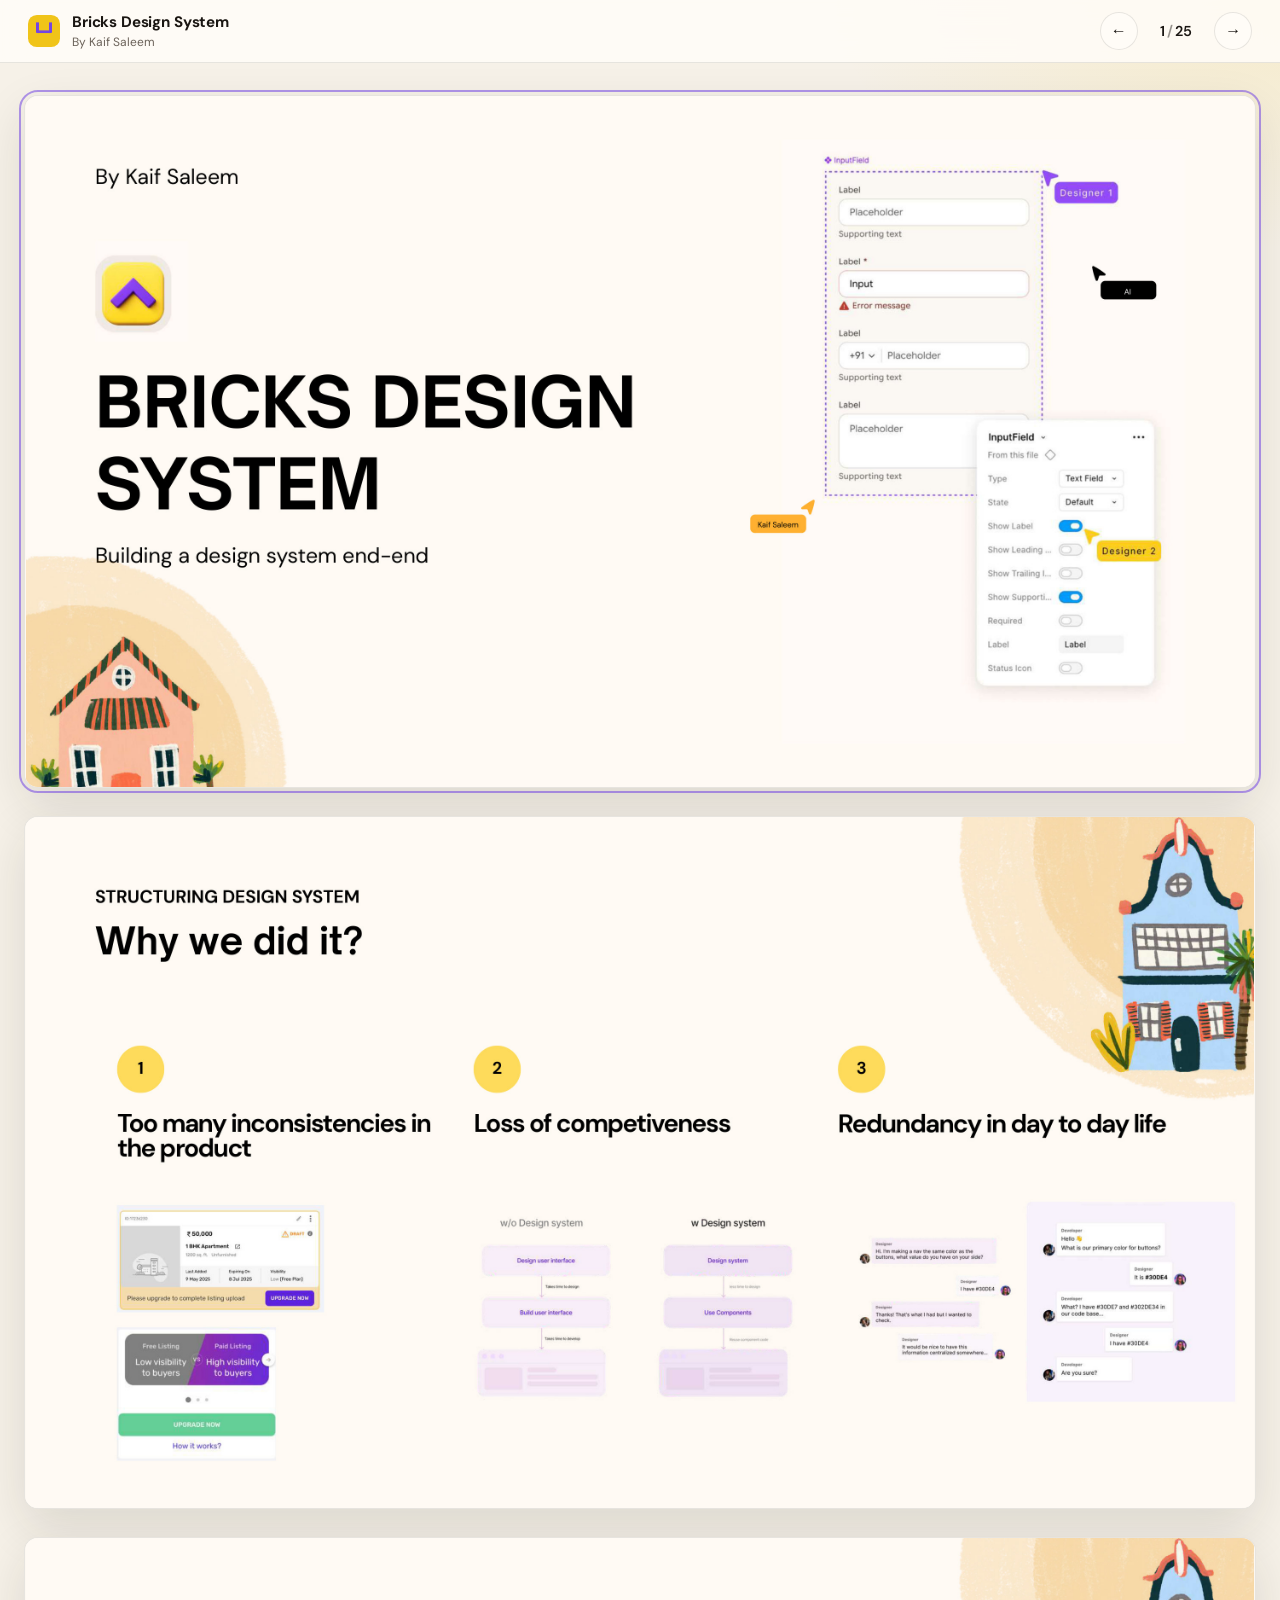
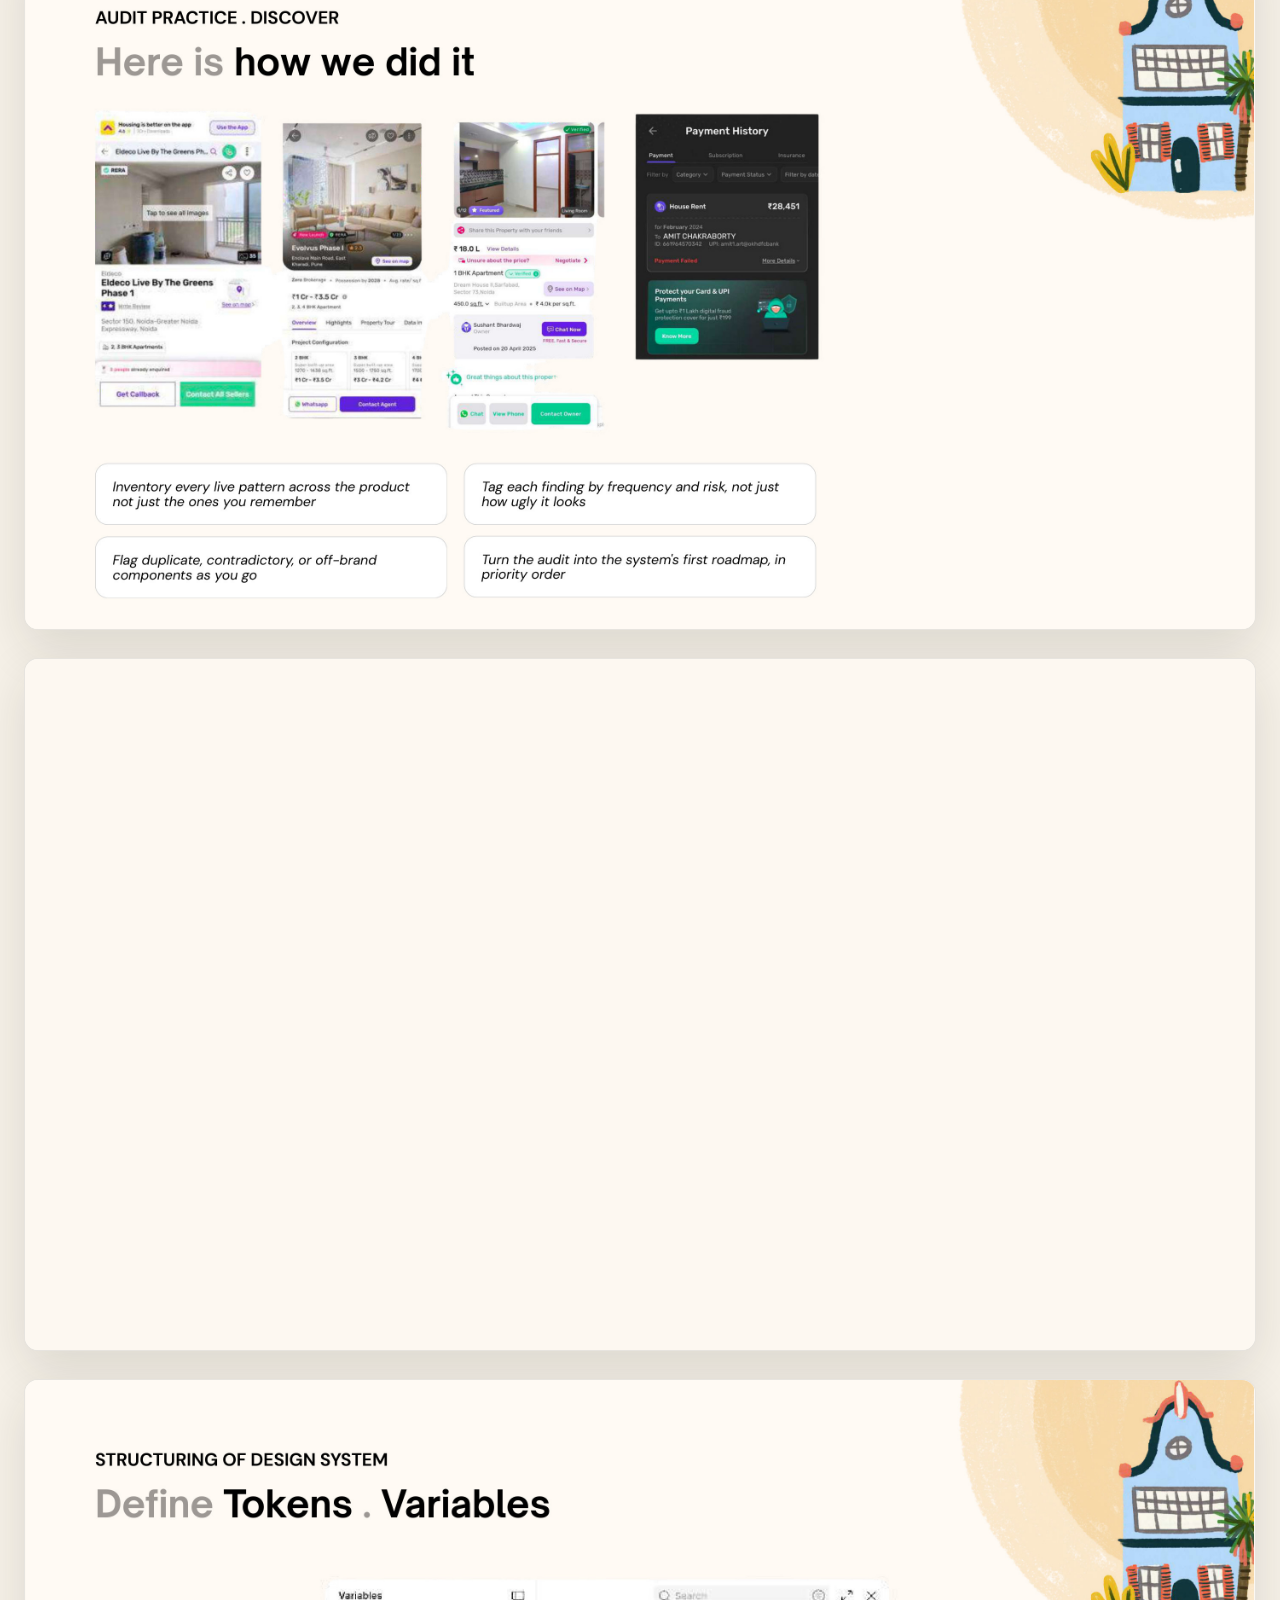
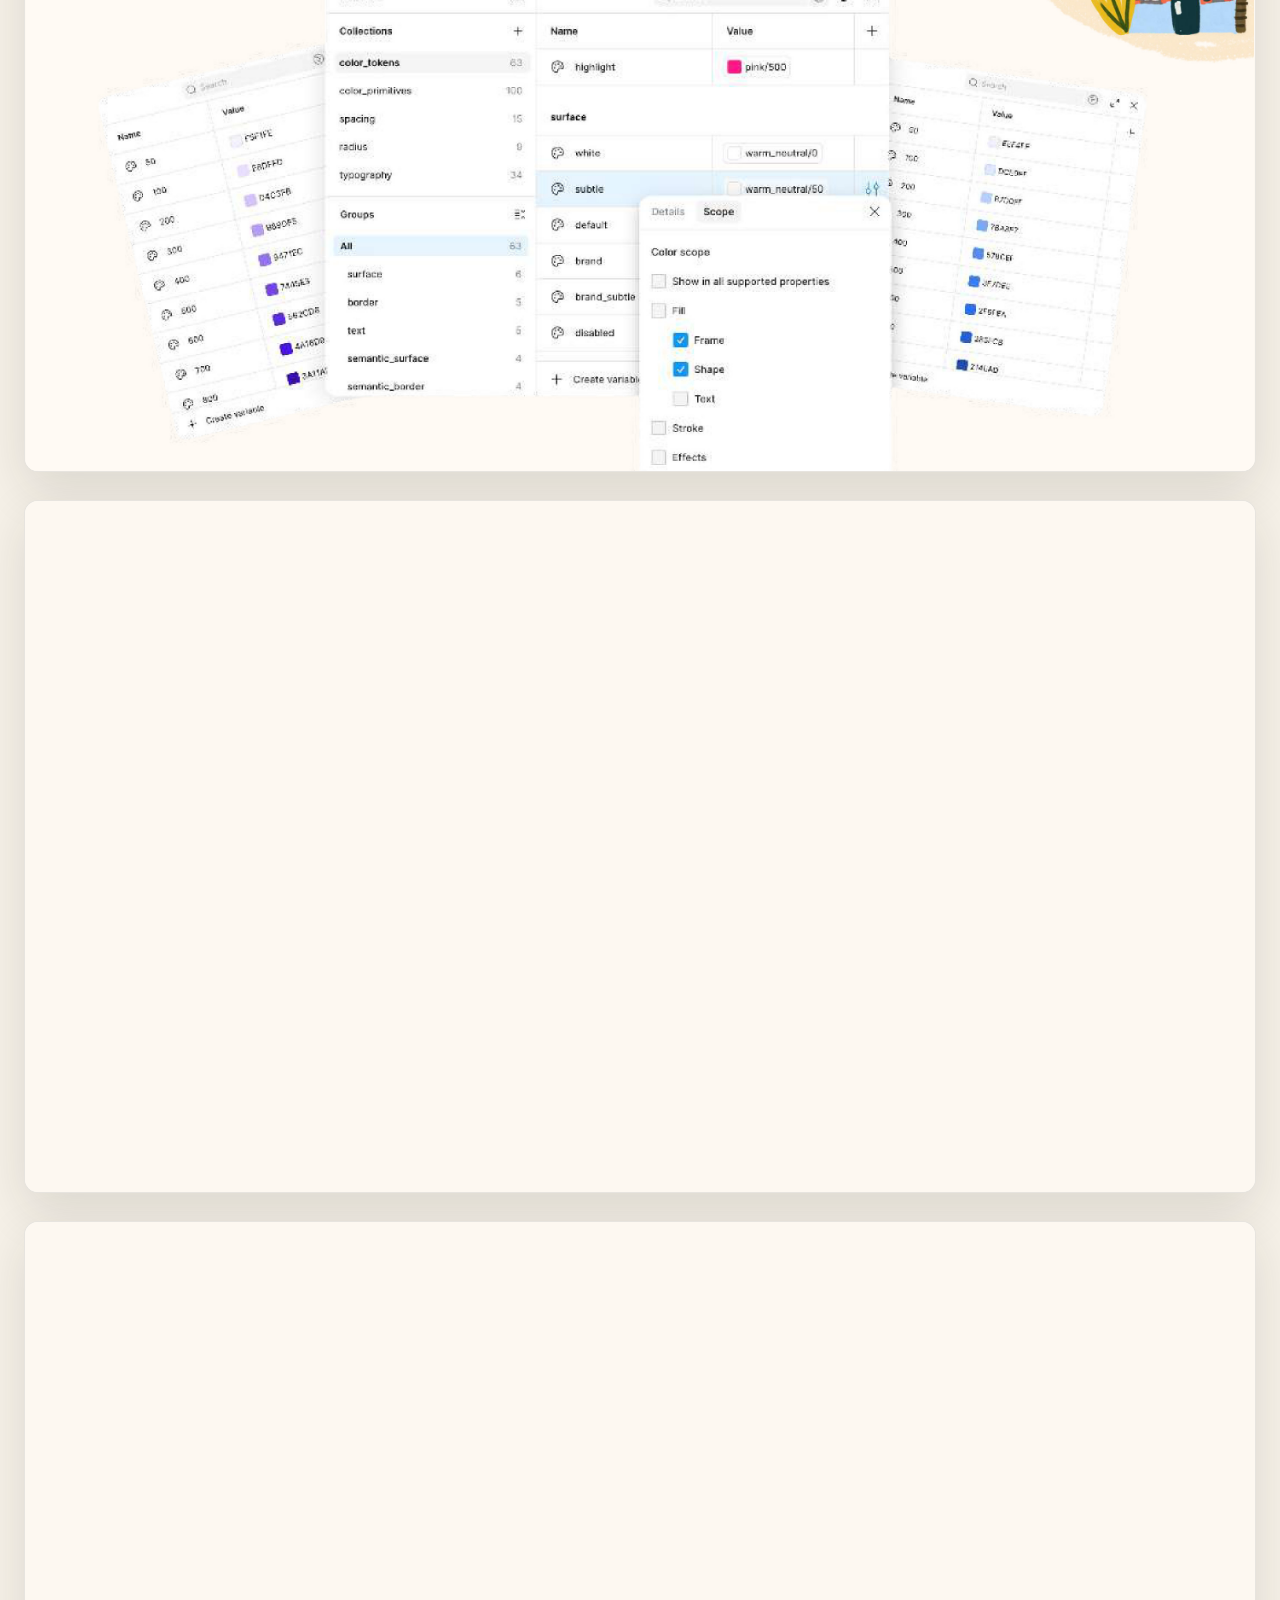
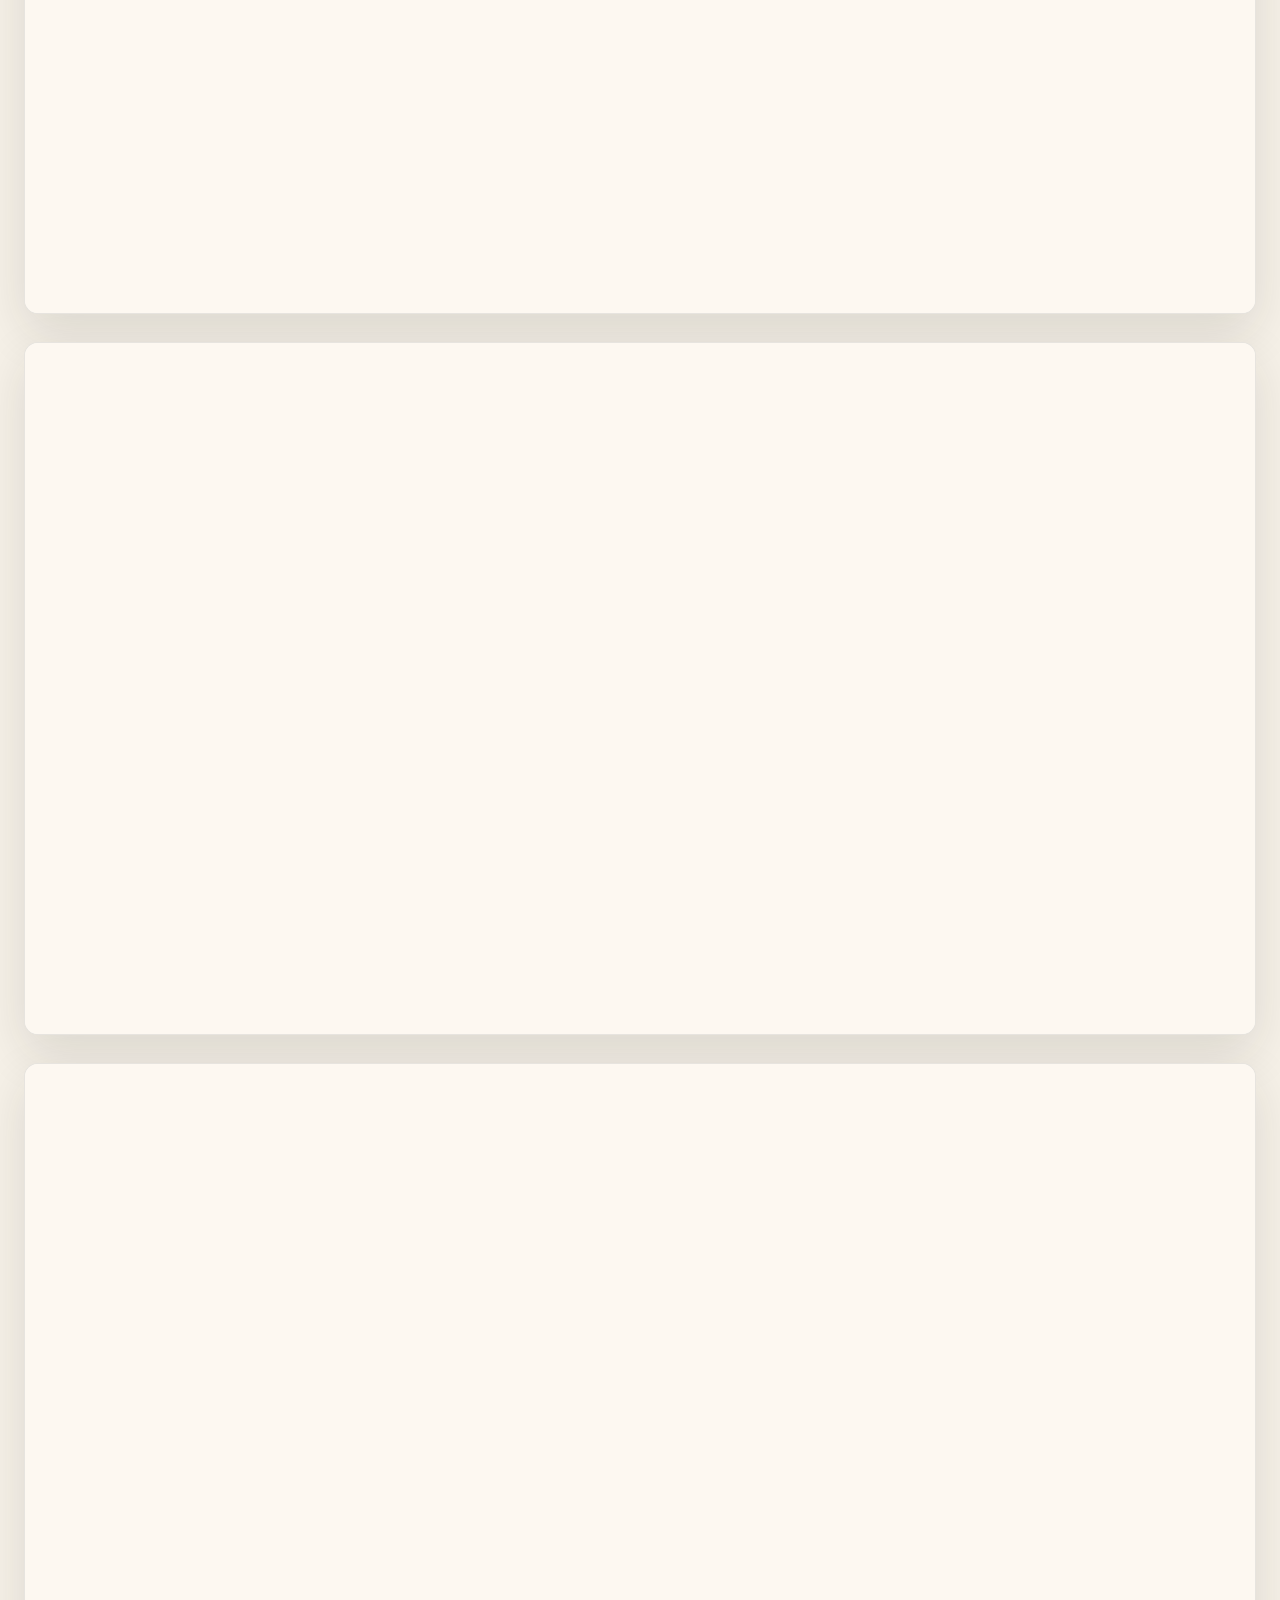
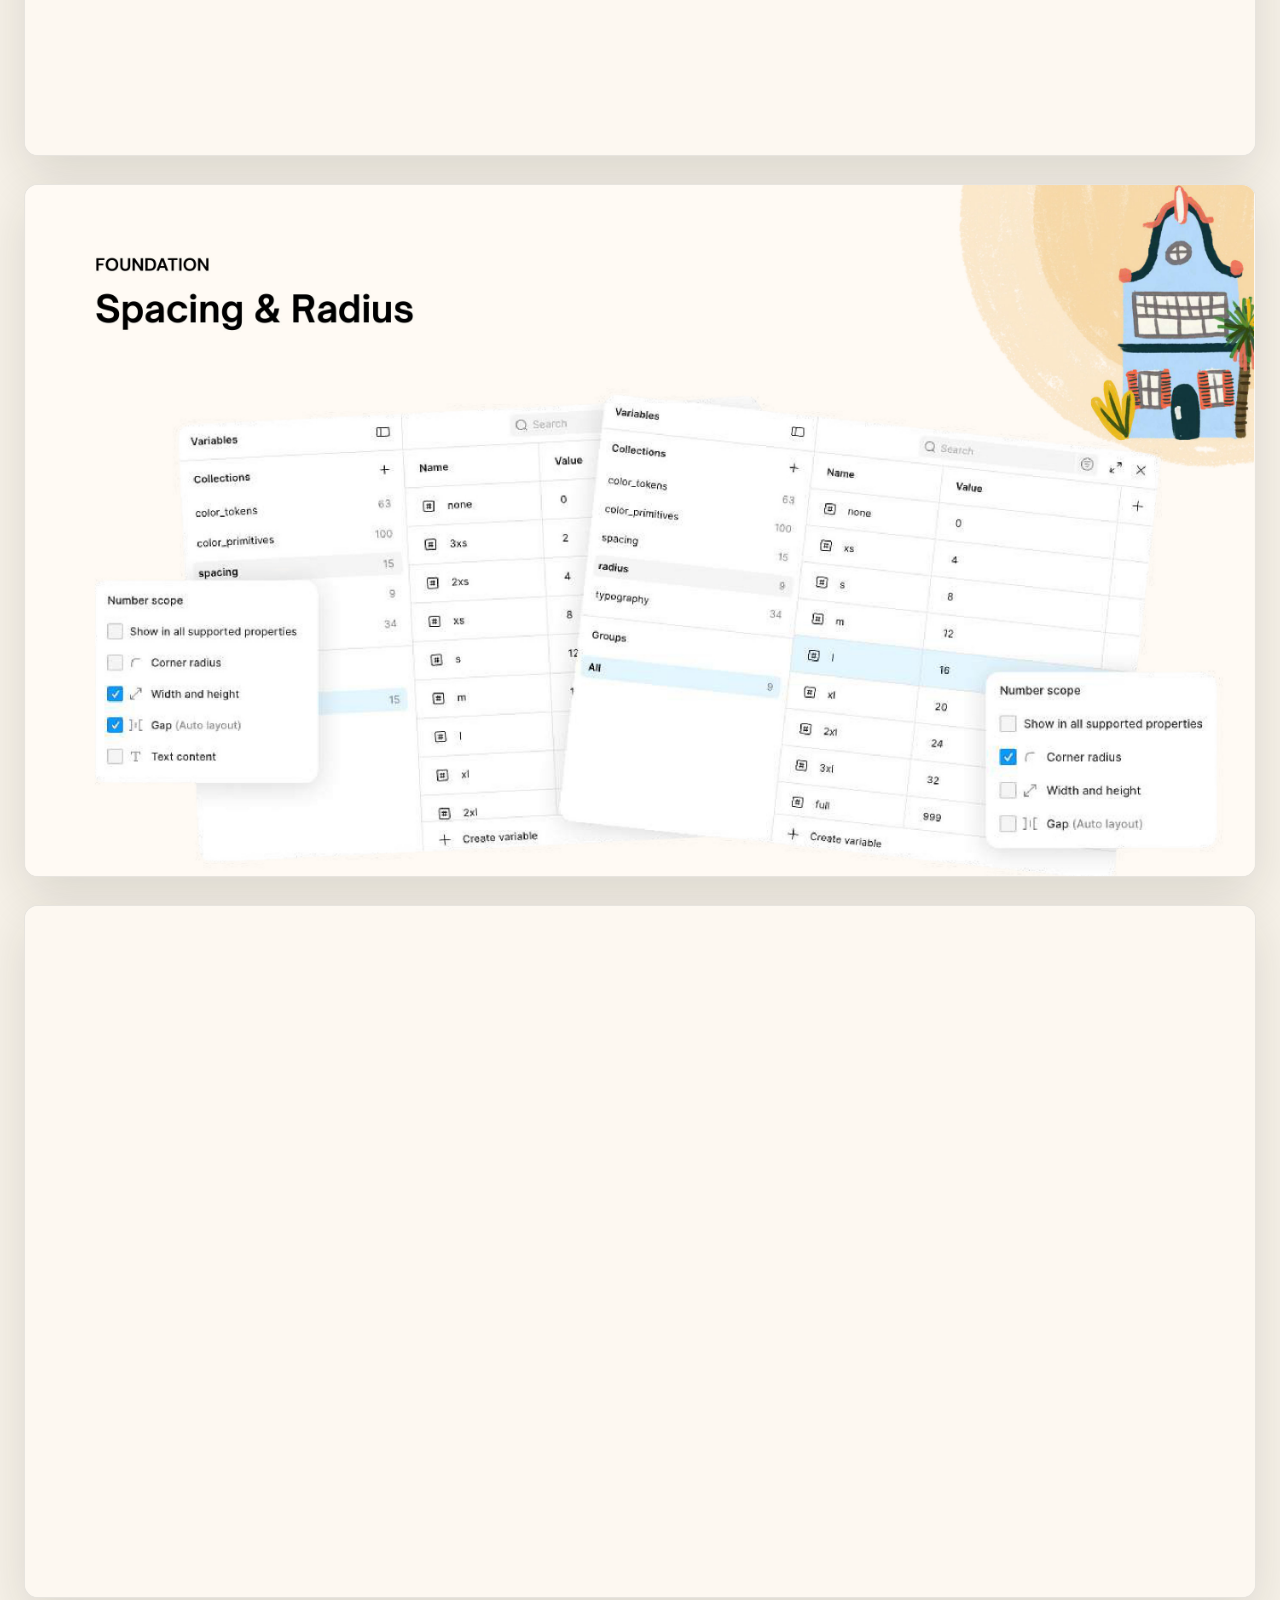
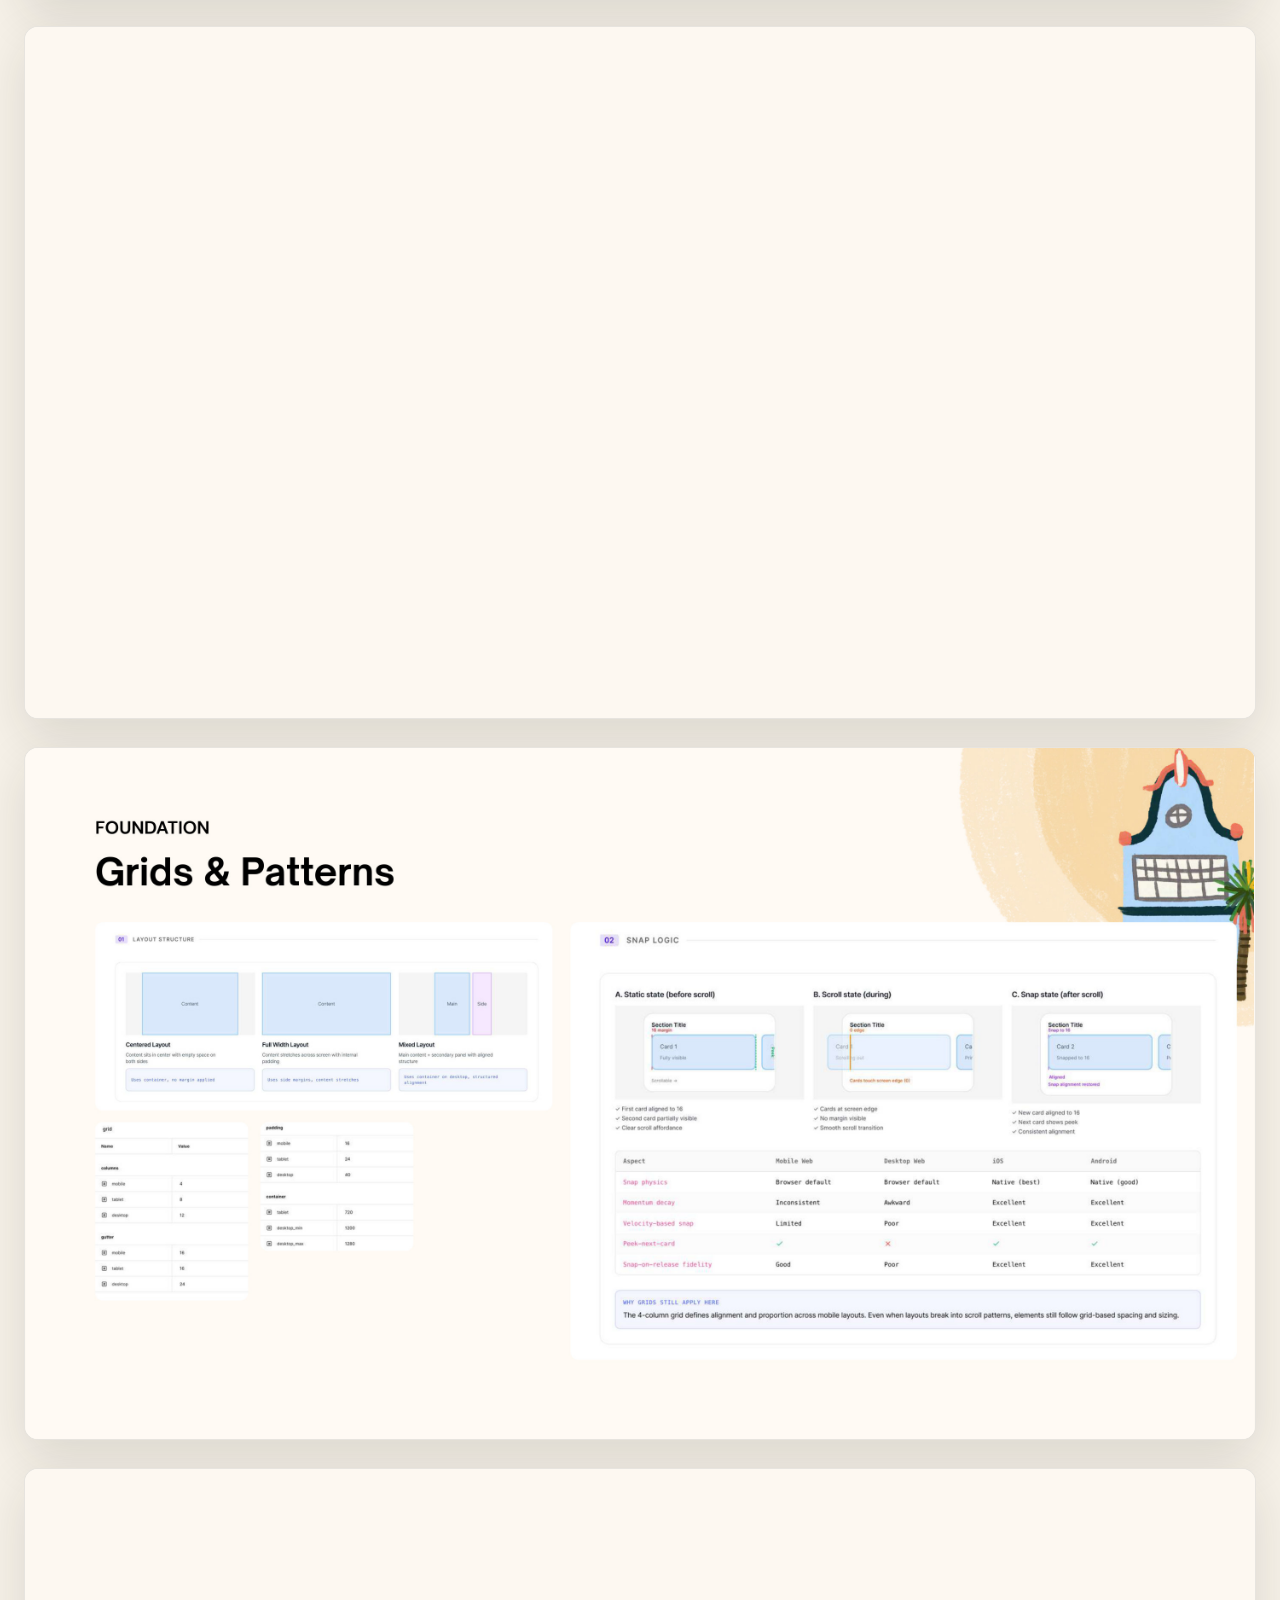
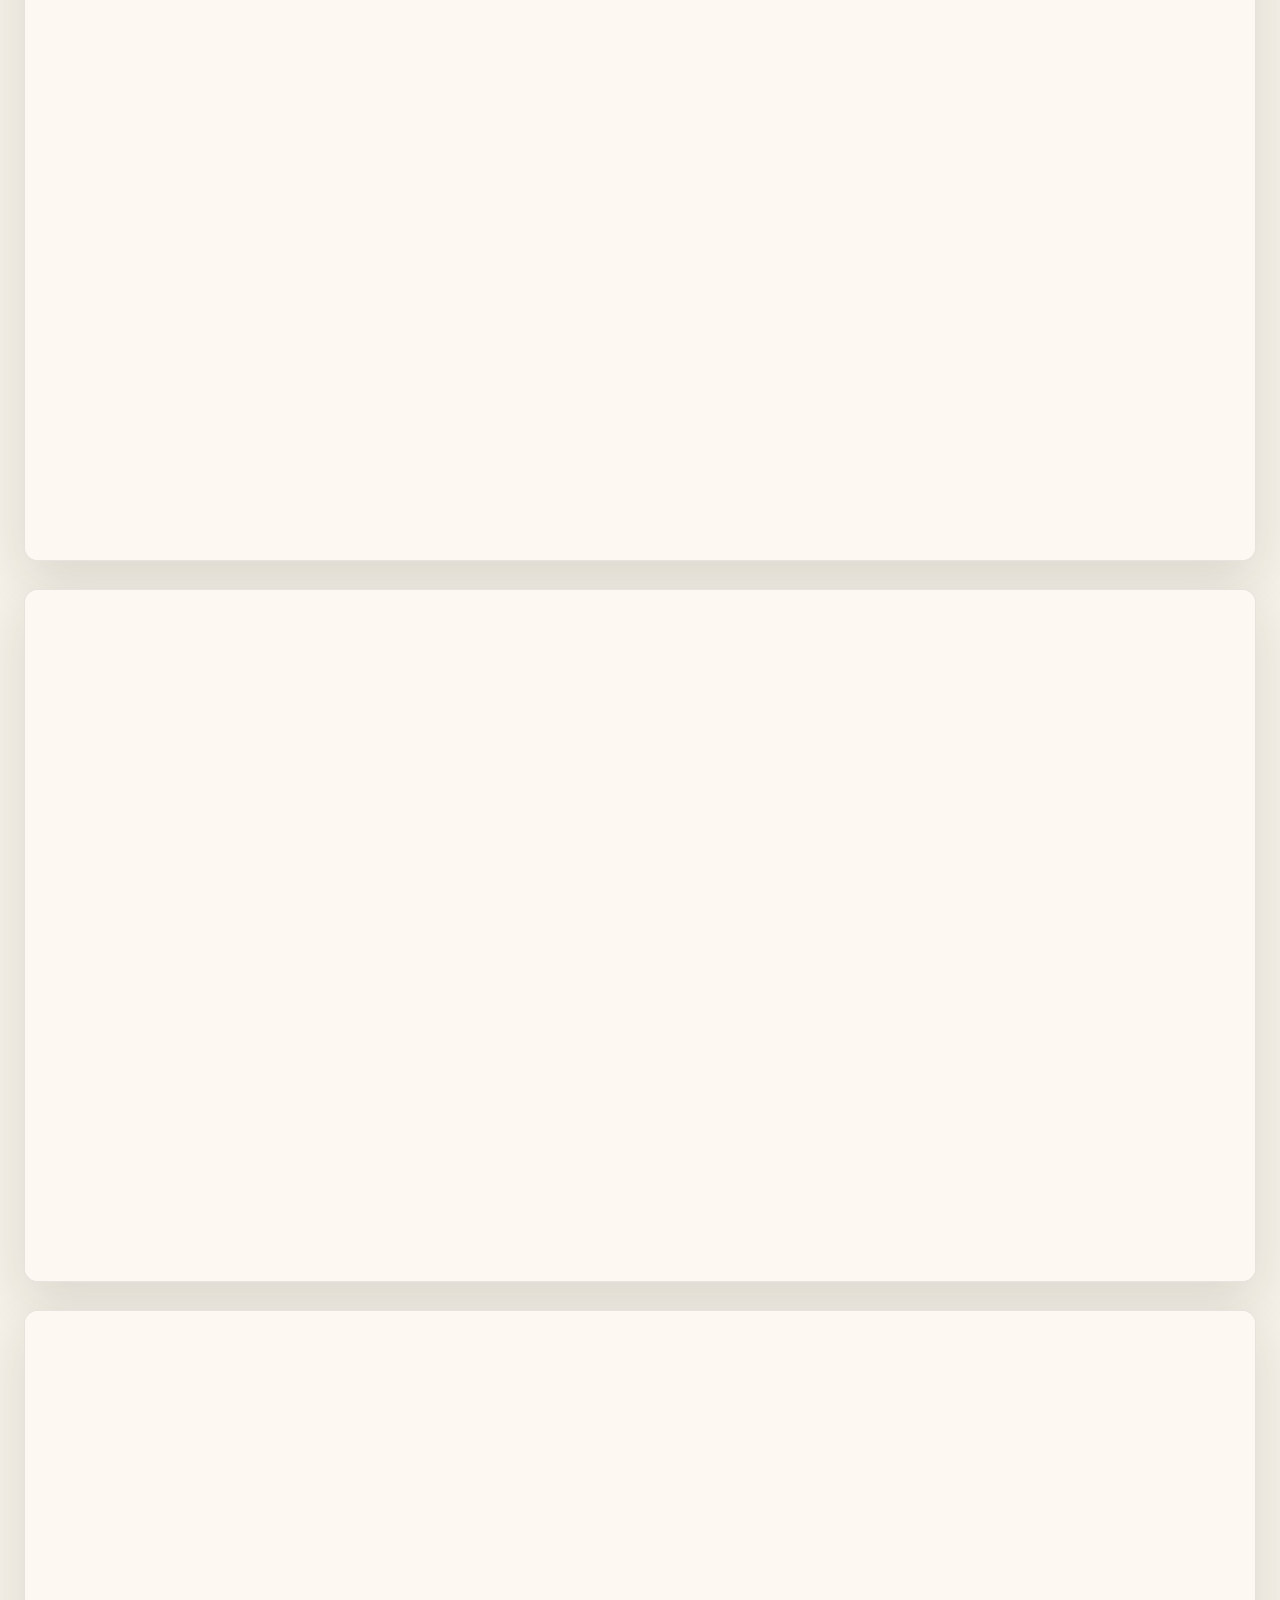
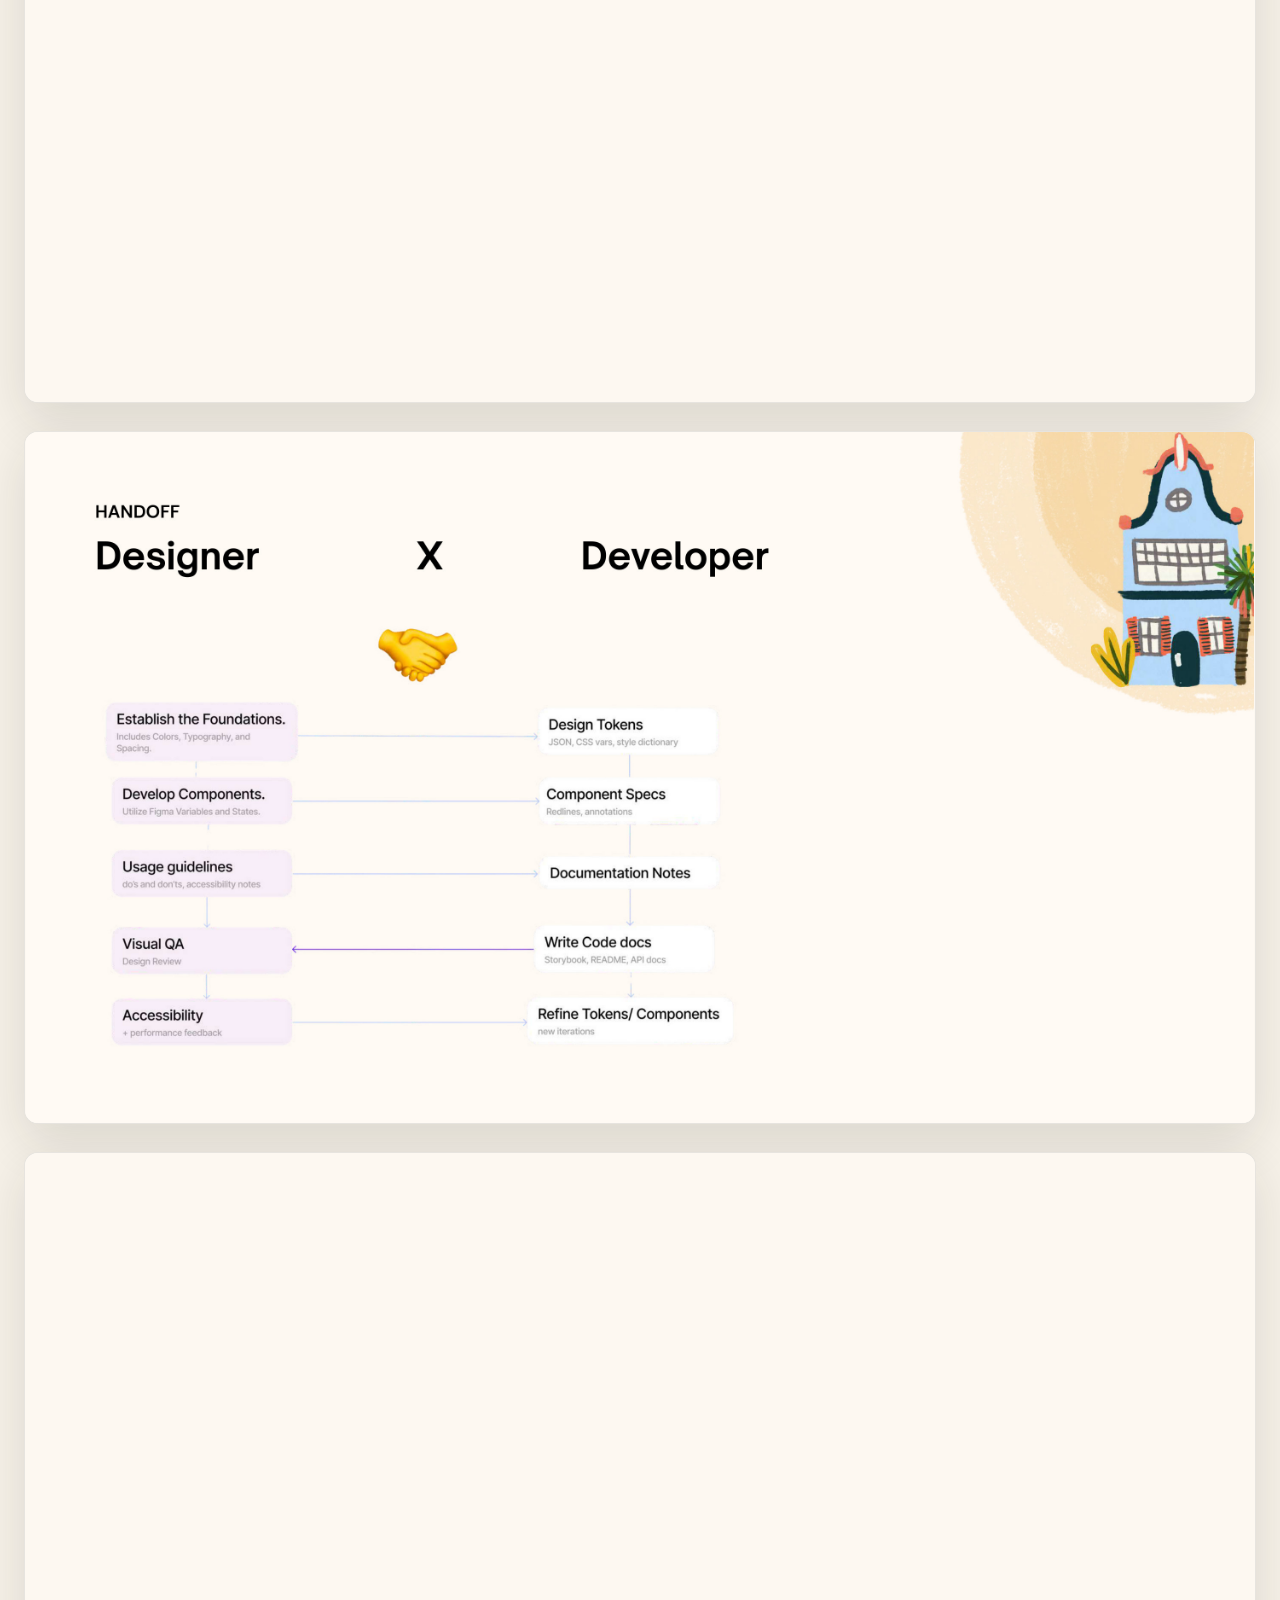
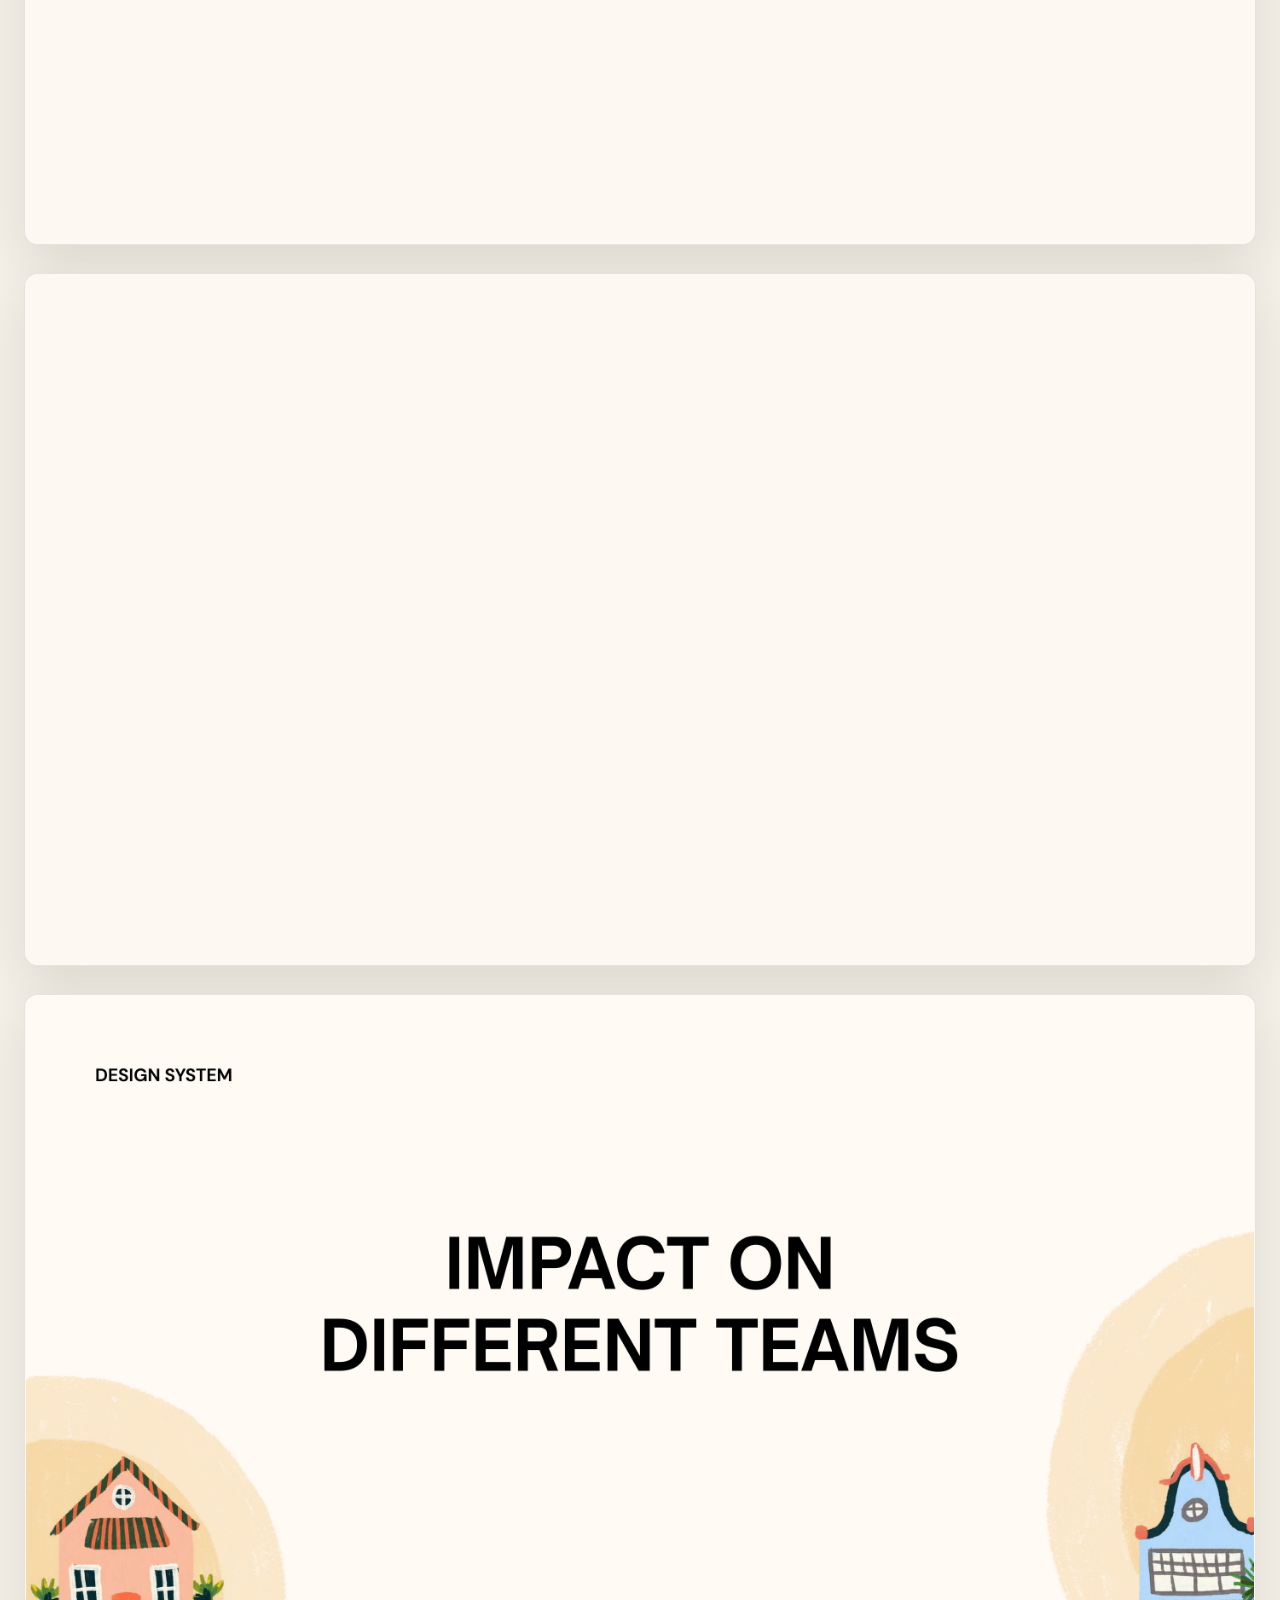
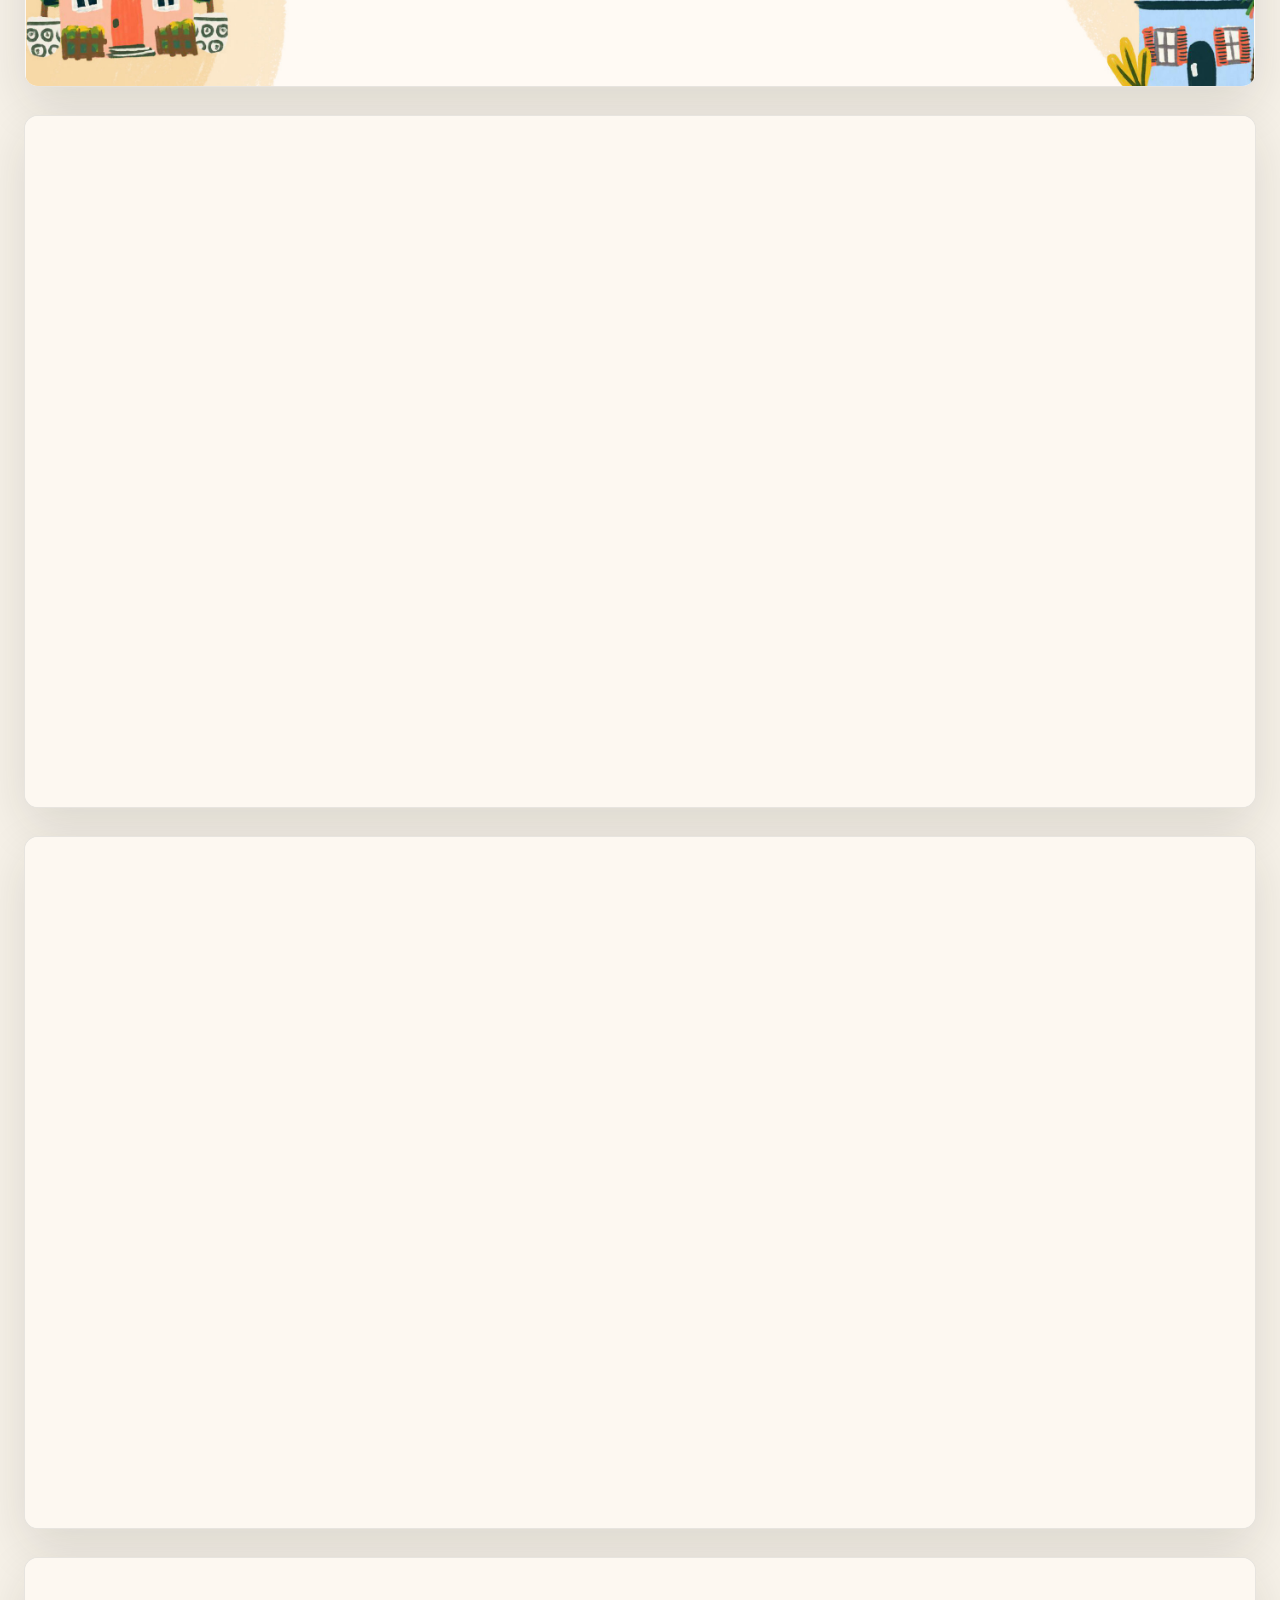
==== index.html @ 4026ea52 "Publish Bricks Design System as a browsable web deck. Serve every slide as a full-page viewer on Git" ====
<!DOCTYPE html>
<html lang="en">
<head>
  <meta charset="UTF-8" />
  <meta name="viewport" content="width=device-width, initial-scale=1" />
  <title>Bricks Design System — Kaif Saleem</title>
  <meta name="description" content="Bricks Design System — building a design system end-to-end by Kaif Saleem" />
  <link rel="preconnect" href="https://fonts.googleapis.com" />
  <link rel="preconnect" href="https://fonts.gstatic.com" crossorigin />
  <link href="https://fonts.googleapis.com/css2?family=DM+Sans:ital,opsz,wght@0,9..40,400;0,9..40,500;0,9..40,600;0,9..40,700;1,9..40,400&display=swap" rel="stylesheet" />
  <link rel="stylesheet" href="styles.css" />
</head>
<body>
  <a class="skip" href="#deck">Skip to slides</a>

  <header class="chrome" aria-label="Presentation controls">
    <div class="chrome__brand">
      <span class="chrome__mark" aria-hidden="true"></span>
      <div>
        <p class="chrome__title">Bricks Design System</p>
        <p class="chrome__by">By Kaif Saleem</p>
      </div>
    </div>
    <div class="chrome__nav">
      <button type="button" class="btn" id="prev" aria-label="Previous slide">←</button>
      <p class="chrome__count" aria-live="polite">
        <span id="current">1</span><span class="chrome__slash">/</span><span id="total">25</span>
      </p>
      <button type="button" class="btn" id="next" aria-label="Next slide">→</button>
    </div>
  </header>

  <main id="deck" class="deck" tabindex="0" aria-label="Bricks Design System slides">
    <!-- slides injected -->
  </main>

  <script src="script.js"></script>
</body>
</html>
---- styles.css ----
:root {
  --bg: #f6f1e8;
  --surface: #fffcf7;
  --ink: #1a1612;
  --muted: #6b635a;
  --line: rgba(26, 22, 18, 0.1);
  --accent: #7445e3;
  --mark: #f0c419;
  --shadow: 0 18px 50px rgba(33, 29, 25, 0.12);
}

*,
*::before,
*::after {
  box-sizing: border-box;
}

html {
  scroll-behavior: smooth;
}

body {
  margin: 0;
  min-height: 100vh;
  font-family: "DM Sans", "Segoe UI", sans-serif;
  color: var(--ink);
  background:
    radial-gradient(1200px 600px at 10% -10%, rgba(116, 69, 227, 0.08), transparent 55%),
    radial-gradient(900px 500px at 100% 0%, rgba(240, 196, 25, 0.14), transparent 50%),
    var(--bg);
}

.skip {
  position: absolute;
  left: -999px;
  top: 0;
  background: var(--ink);
  color: #fff;
  padding: 0.75rem 1rem;
  z-index: 100;
}

.skip:focus {
  left: 1rem;
  top: 1rem;
}

.chrome {
  position: sticky;
  top: 0;
  z-index: 20;
  display: flex;
  align-items: center;
  justify-content: space-between;
  gap: 1rem;
  padding: 0.75rem clamp(1rem, 3vw, 1.75rem);
  background: color-mix(in srgb, var(--surface) 88%, transparent);
  backdrop-filter: blur(14px);
  border-bottom: 1px solid var(--line);
}

.chrome__brand {
  display: flex;
  align-items: center;
  gap: 0.75rem;
  min-width: 0;
}

.chrome__mark {
  width: 2rem;
  height: 2rem;
  border-radius: 0.55rem;
  background: var(--mark);
  flex-shrink: 0;
  position: relative;
}

.chrome__mark::after {
  content: "";
  position: absolute;
  inset: 0.45rem 0.5rem auto;
  height: 0.7rem;
  border-left: 3px solid var(--accent);
  border-right: 3px solid var(--accent);
  border-top: 3px solid var(--accent);
  border-radius: 2px 2px 0 0;
  transform: rotate(180deg);
}

.chrome__title {
  margin: 0;
  font-size: 0.95rem;
  font-weight: 700;
  letter-spacing: -0.01em;
  white-space: nowrap;
  overflow: hidden;
  text-overflow: ellipsis;
}

.chrome__by {
  margin: 0.1rem 0 0;
  font-size: 0.75rem;
  color: var(--muted);
}

.chrome__nav {
  display: flex;
  align-items: center;
  gap: 0.65rem;
}

.chrome__count {
  margin: 0;
  min-width: 3.5rem;
  text-align: center;
  font-variant-numeric: tabular-nums;
  font-weight: 600;
  font-size: 0.9rem;
}

.chrome__slash {
  opacity: 0.45;
  margin: 0 0.15rem;
}

.btn {
  appearance: none;
  border: 1px solid var(--line);
  background: var(--surface);
  color: var(--ink);
  width: 2.35rem;
  height: 2.35rem;
  border-radius: 999px;
  font-size: 1rem;
  line-height: 1;
  cursor: pointer;
  transition: transform 0.15s ease, background 0.15s ease, border-color 0.15s ease;
}

.btn:hover {
  border-color: color-mix(in srgb, var(--accent) 40%, var(--line));
  background: #fff;
}

.btn:active {
  transform: scale(0.96);
}

.btn:disabled {
  opacity: 0.35;
  cursor: not-allowed;
}

.deck {
  outline: none;
  padding: clamp(1rem, 3vw, 2rem) clamp(0.75rem, 2.5vw, 1.5rem) 3rem;
  display: flex;
  flex-direction: column;
  gap: clamp(1rem, 2.5vw, 1.75rem);
  max-width: 1280px;
  margin: 0 auto;
}

.slide {
  margin: 0;
  scroll-margin-top: 4.5rem;
  background: var(--surface);
  border-radius: 14px;
  overflow: hidden;
  box-shadow: var(--shadow);
  border: 1px solid var(--line);
  aspect-ratio: 16 / 9;
}

.slide.is-active {
  outline: 2px solid color-mix(in srgb, var(--accent) 55%, transparent);
  outline-offset: 3px;
}

.slide img {
  display: block;
  width: 100%;
  height: 100%;
  object-fit: contain;
  background: #fdf8f1;
}

@media (max-width: 720px) {
  .chrome__by {
    display: none;
  }

  .deck {
    padding-inline: 0.5rem;
  }

  .slide {
    border-radius: 8px;
  }
}
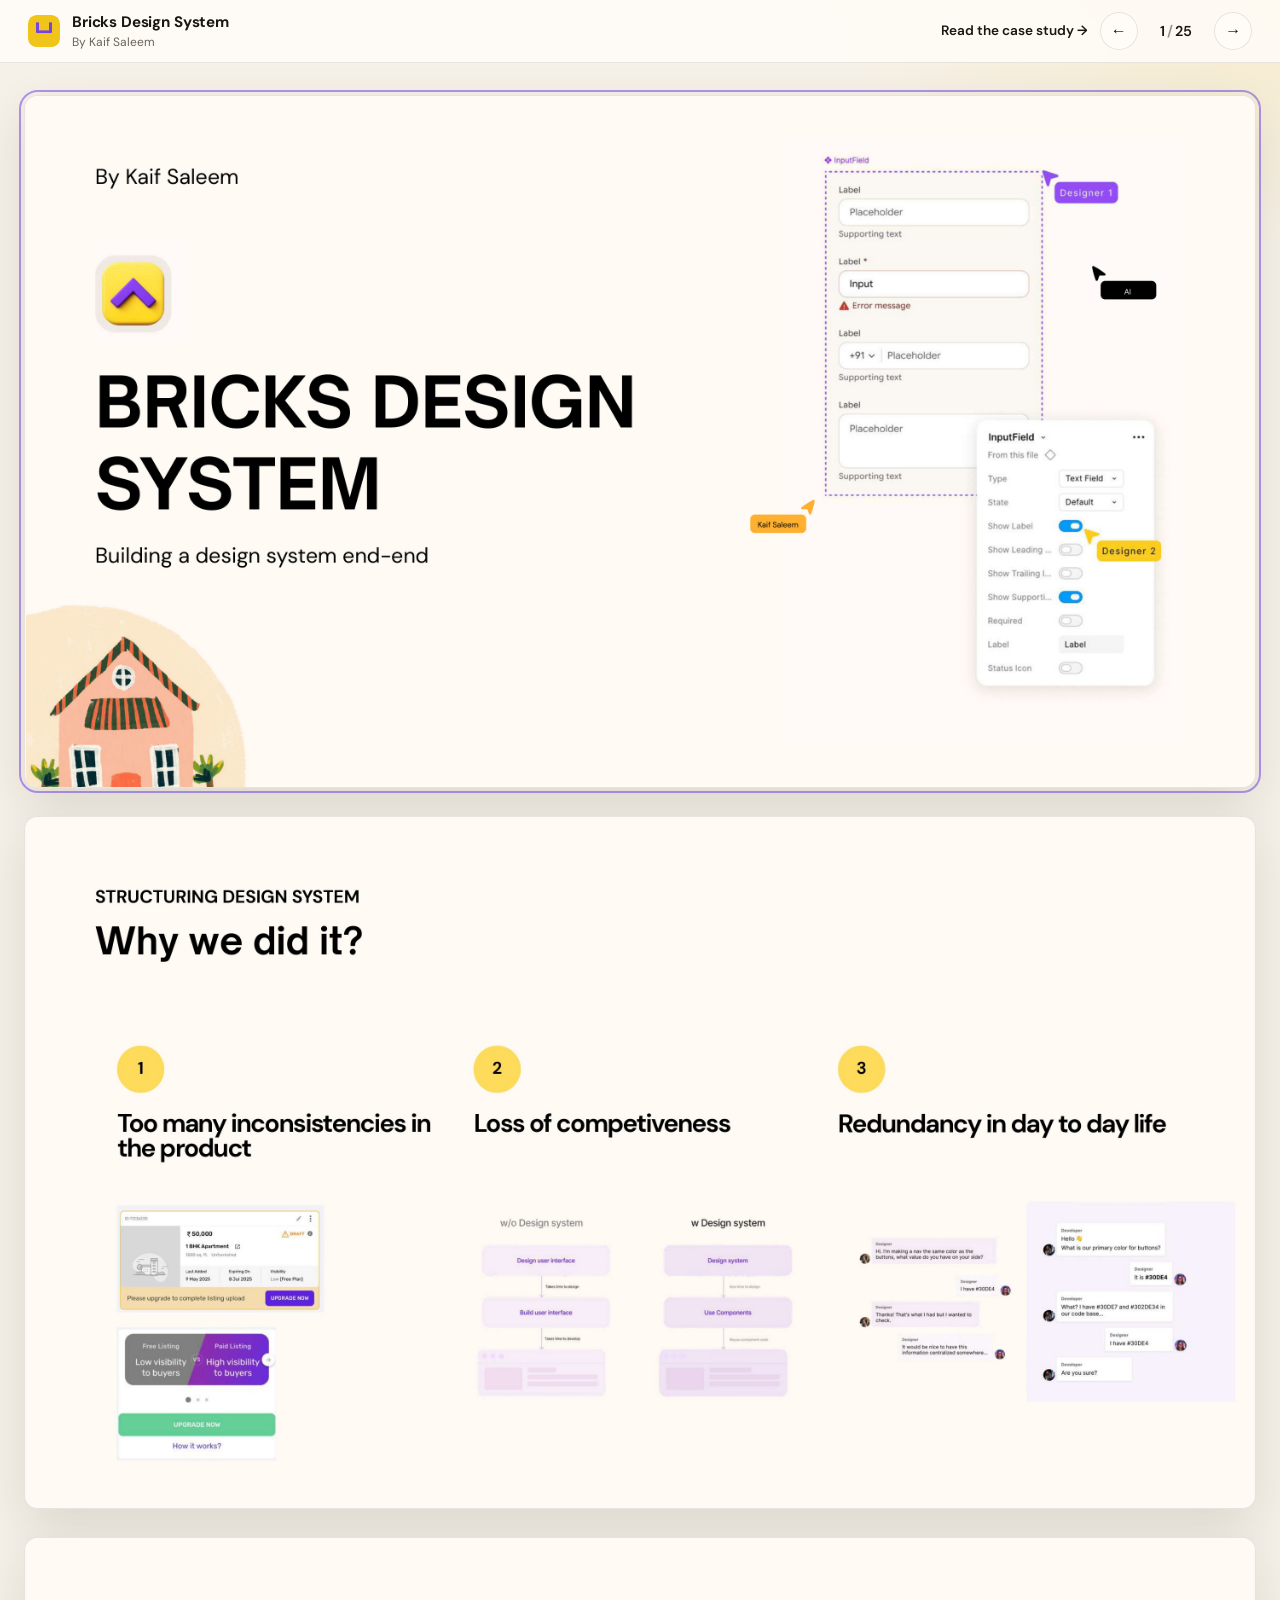
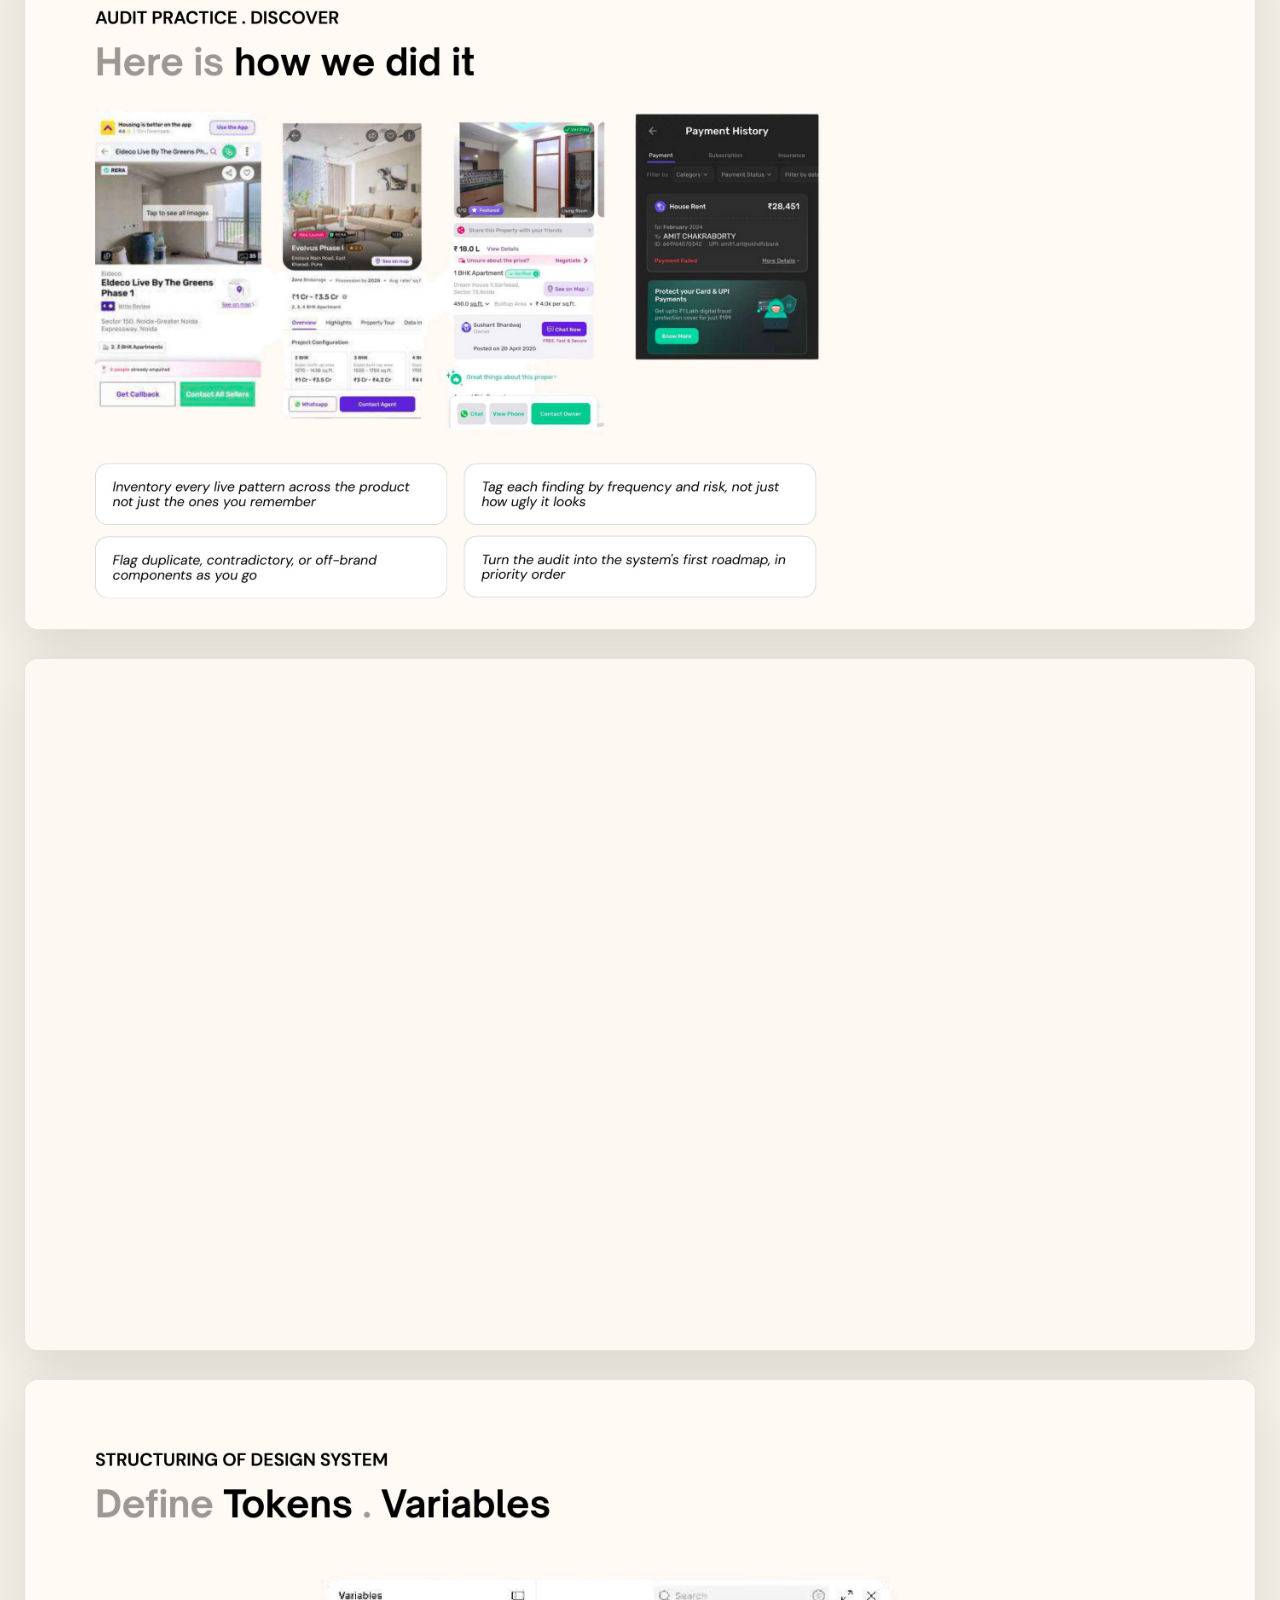
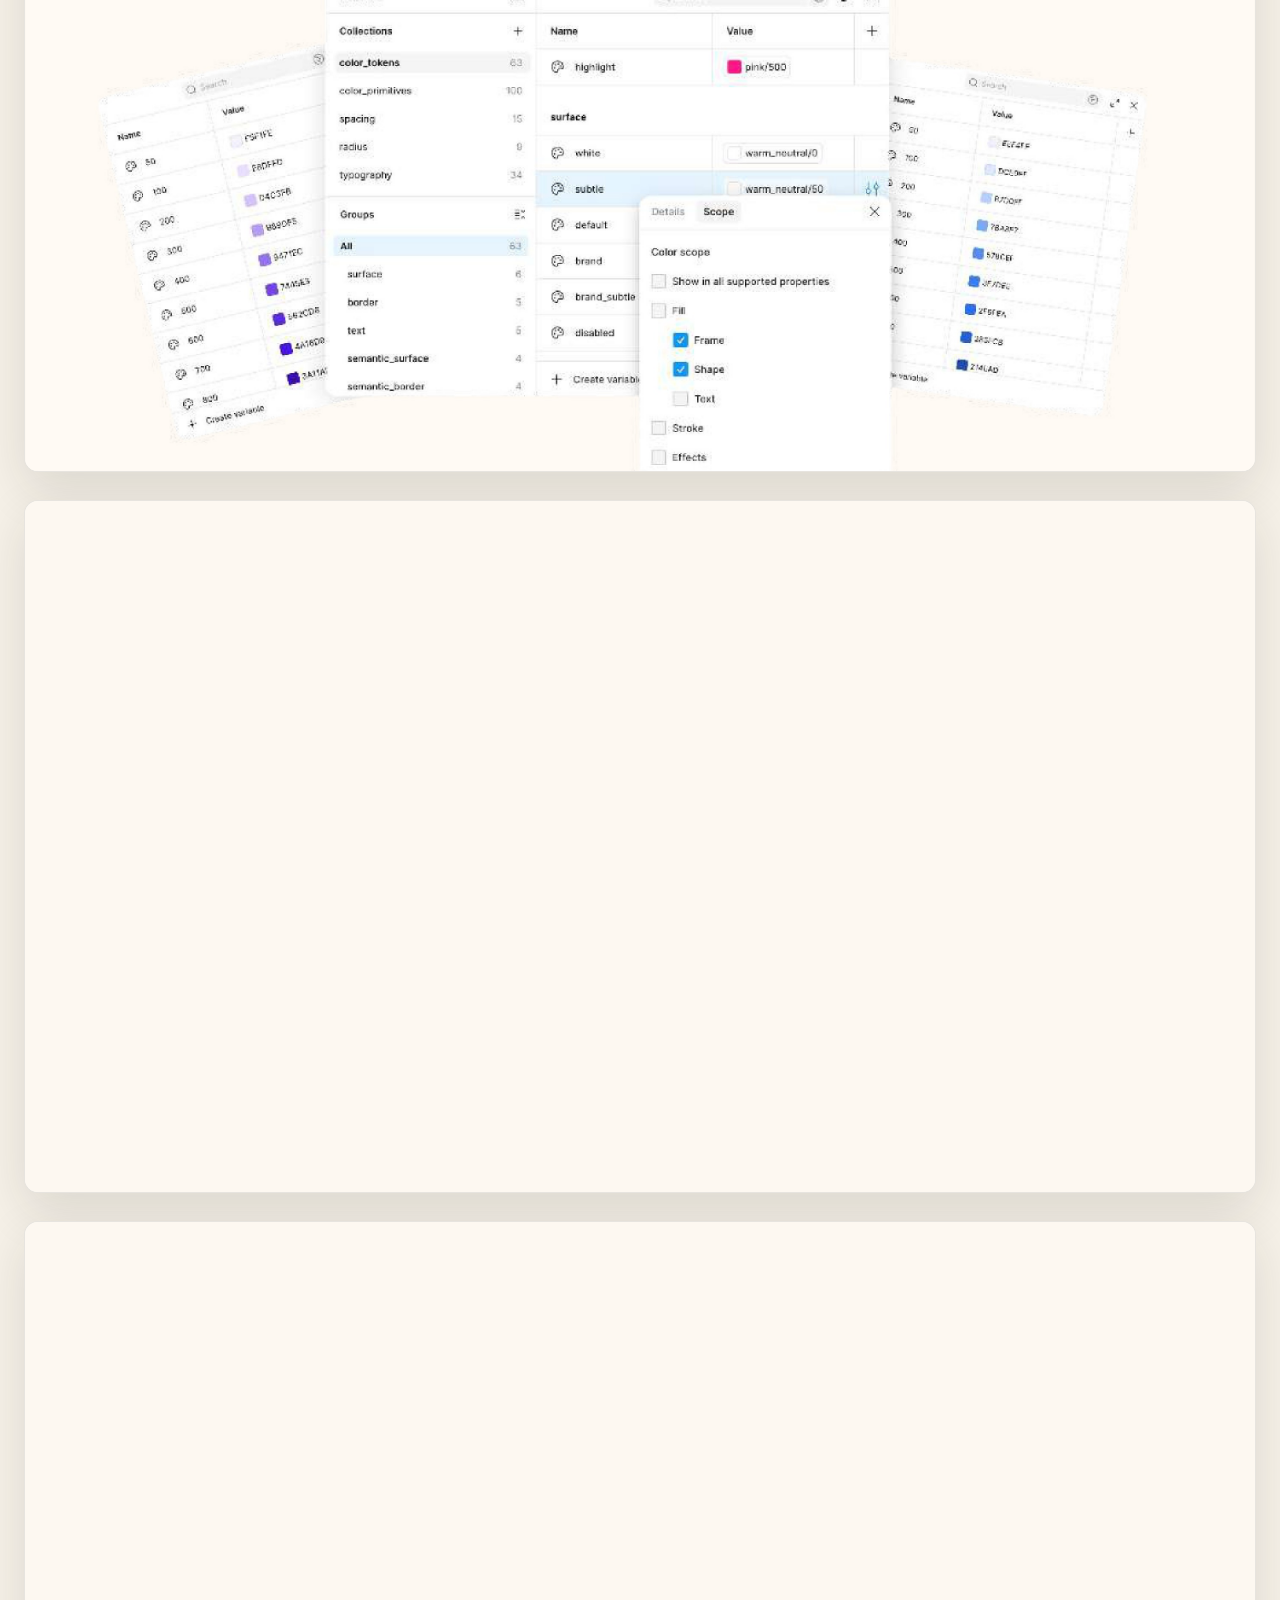
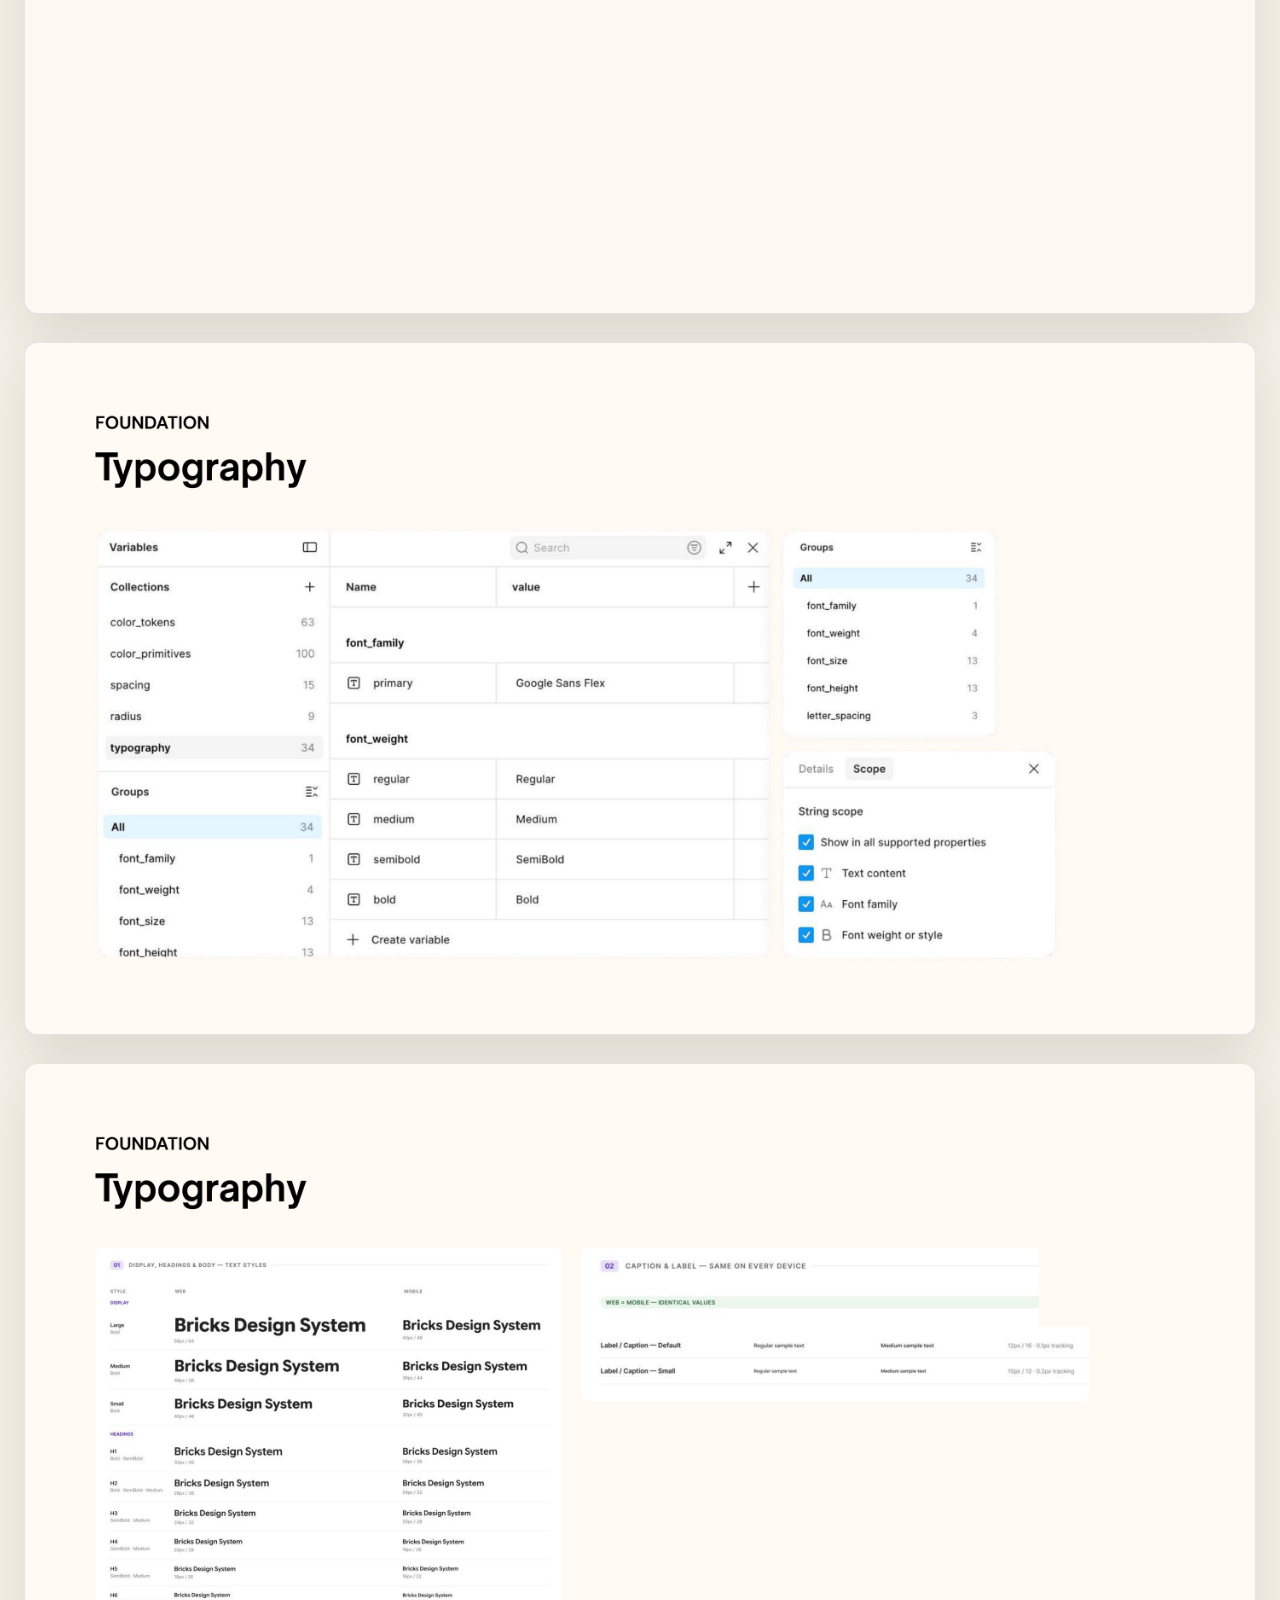
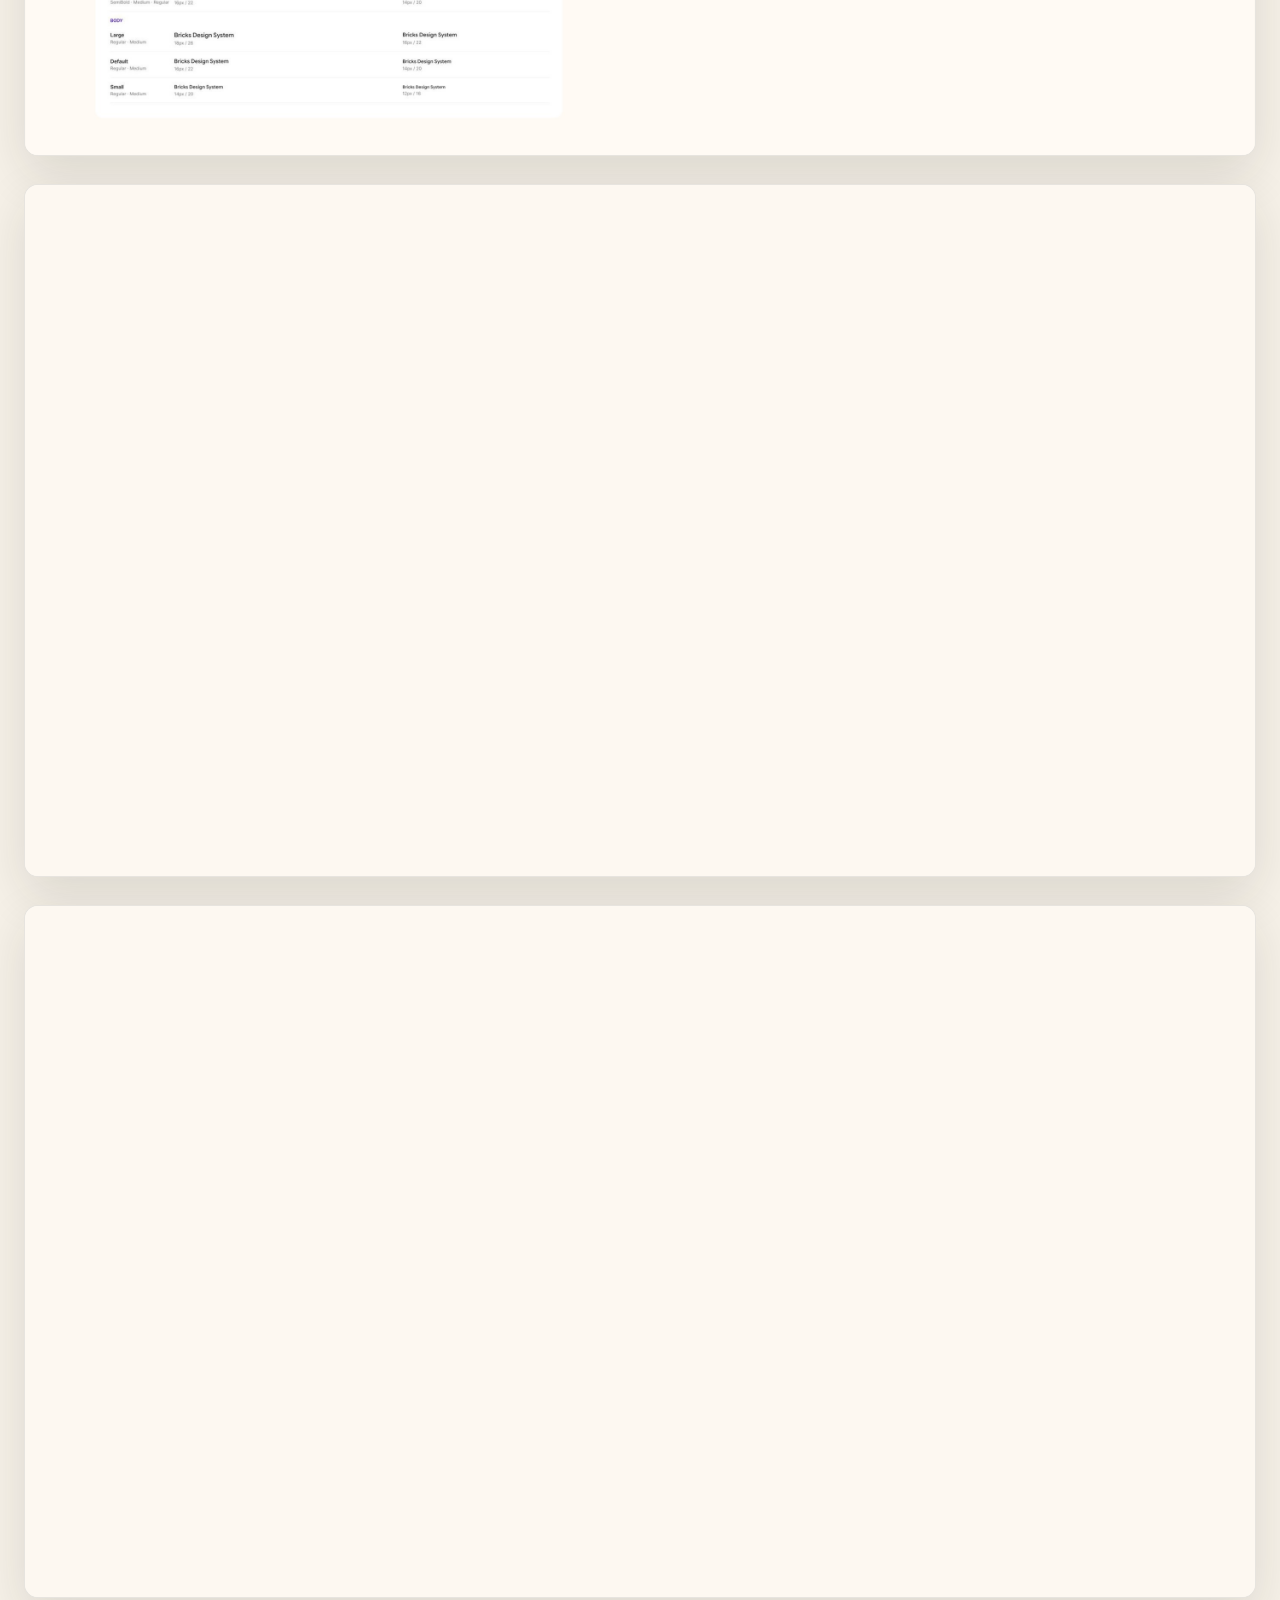
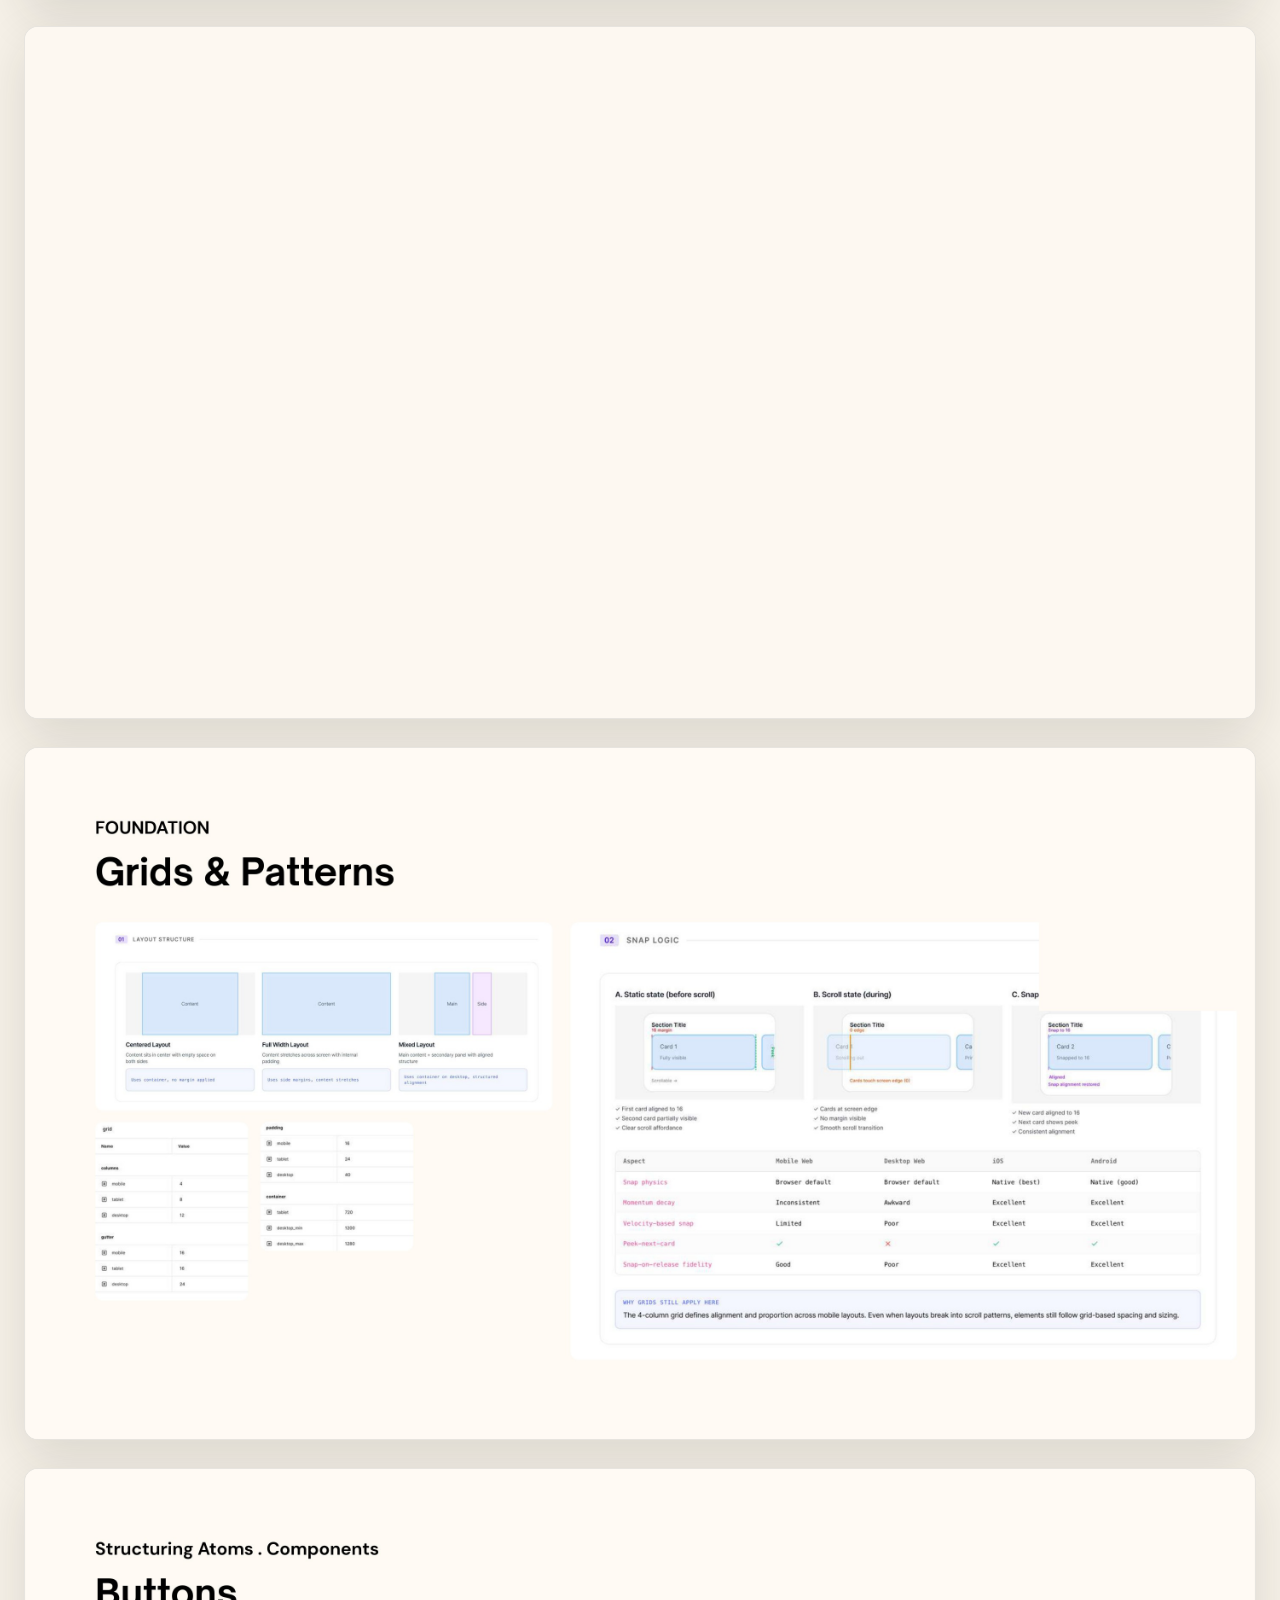
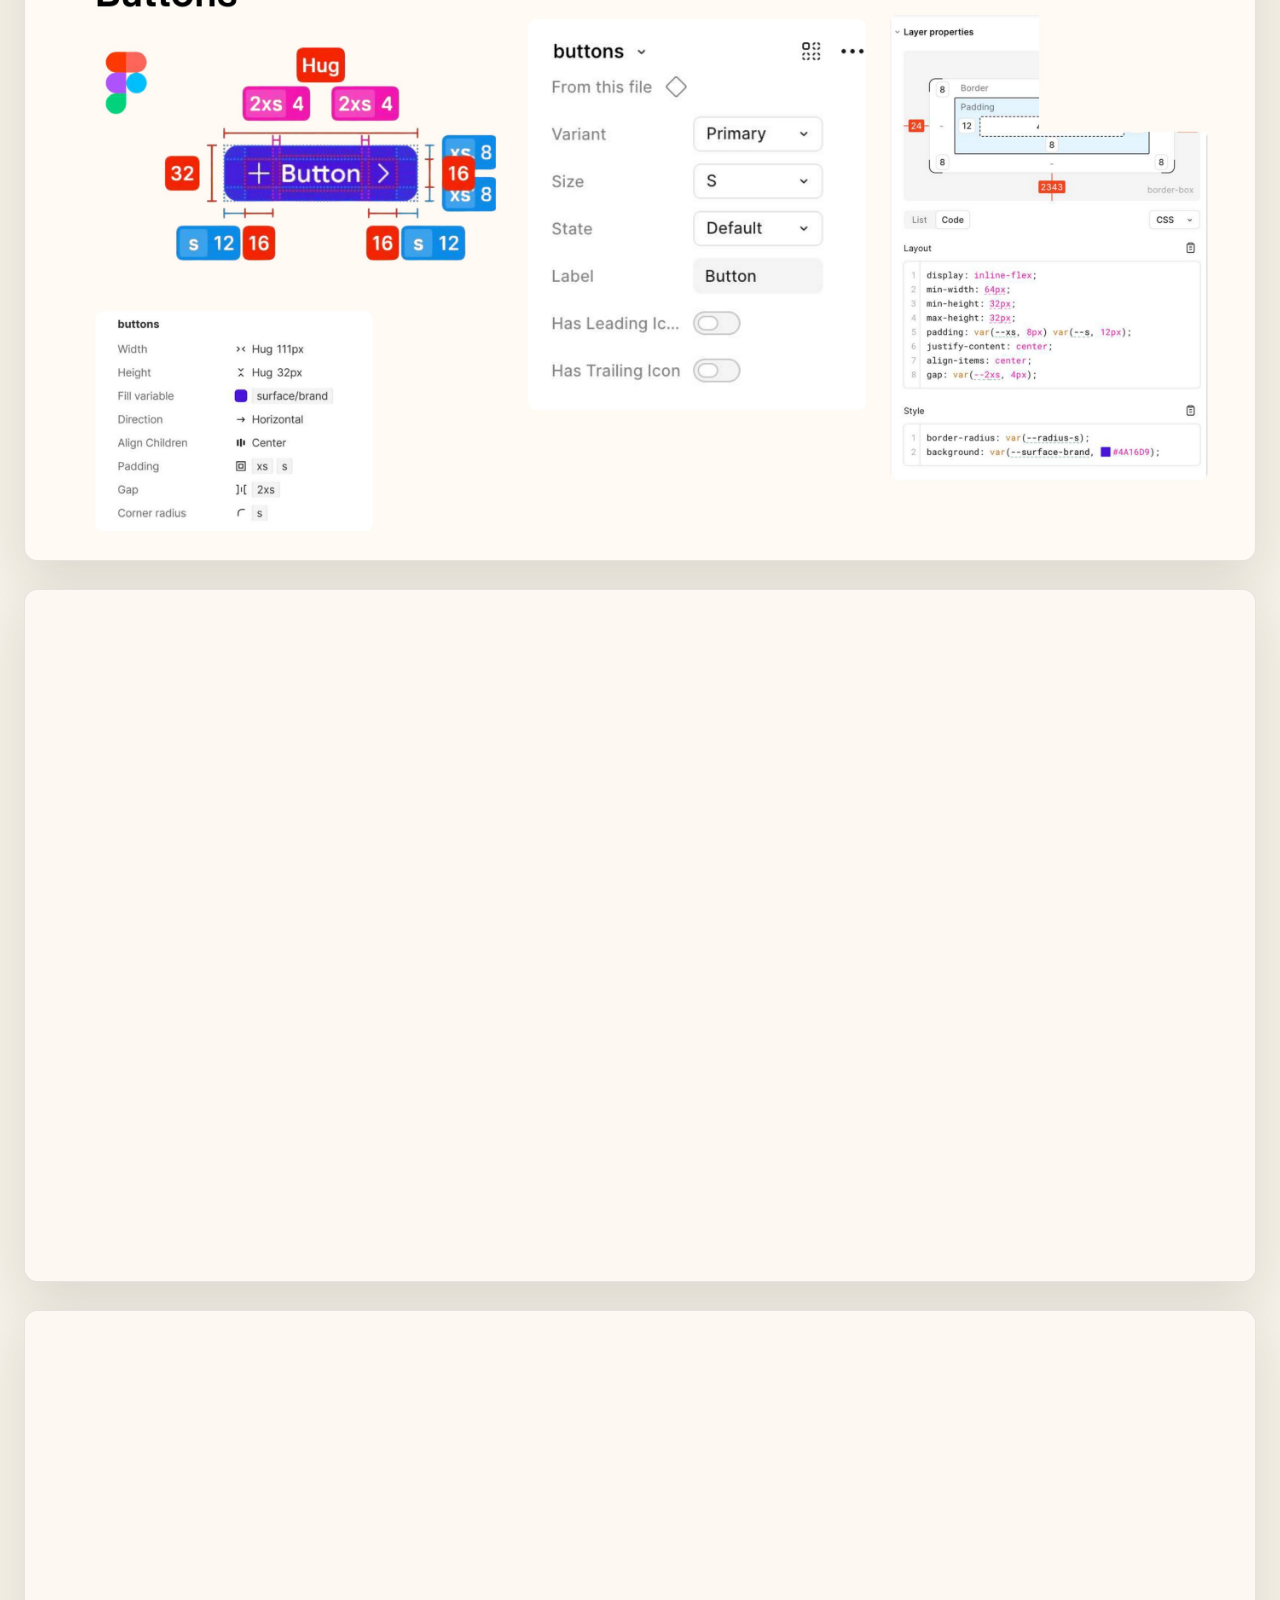
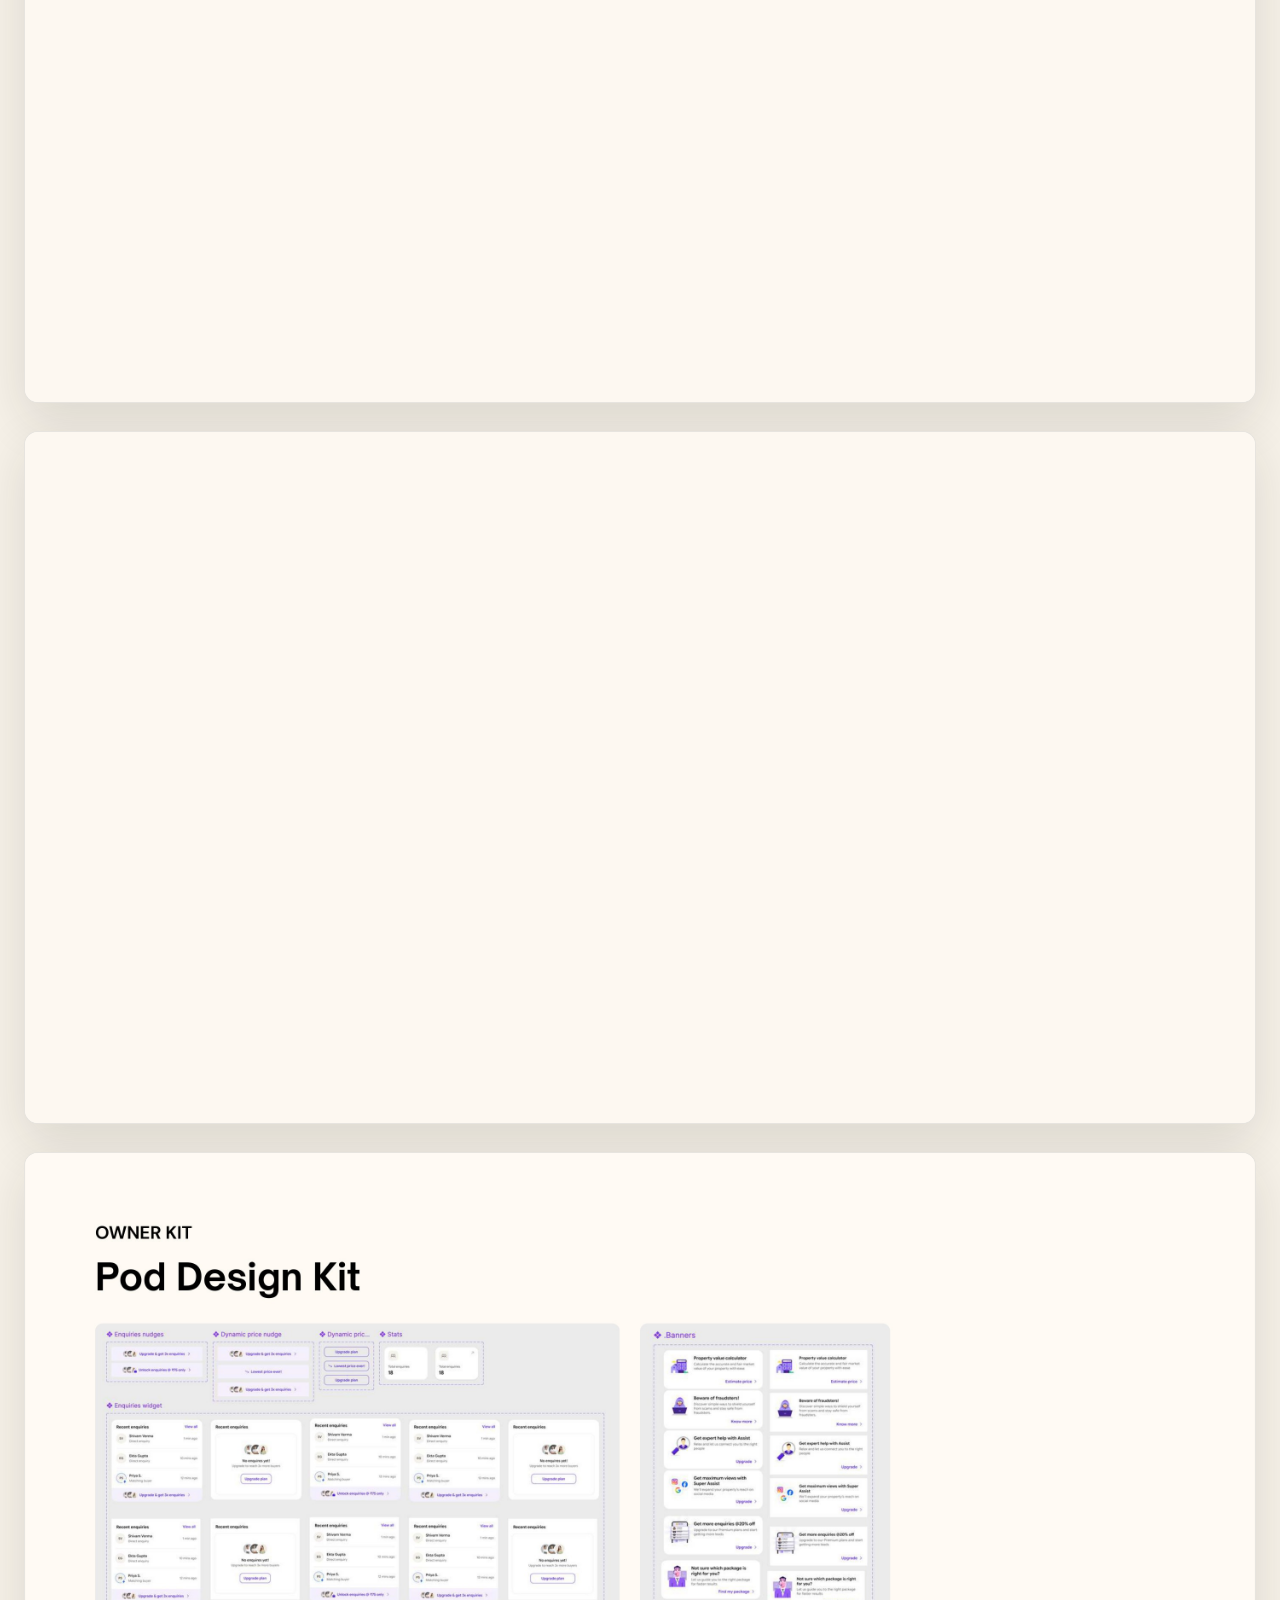
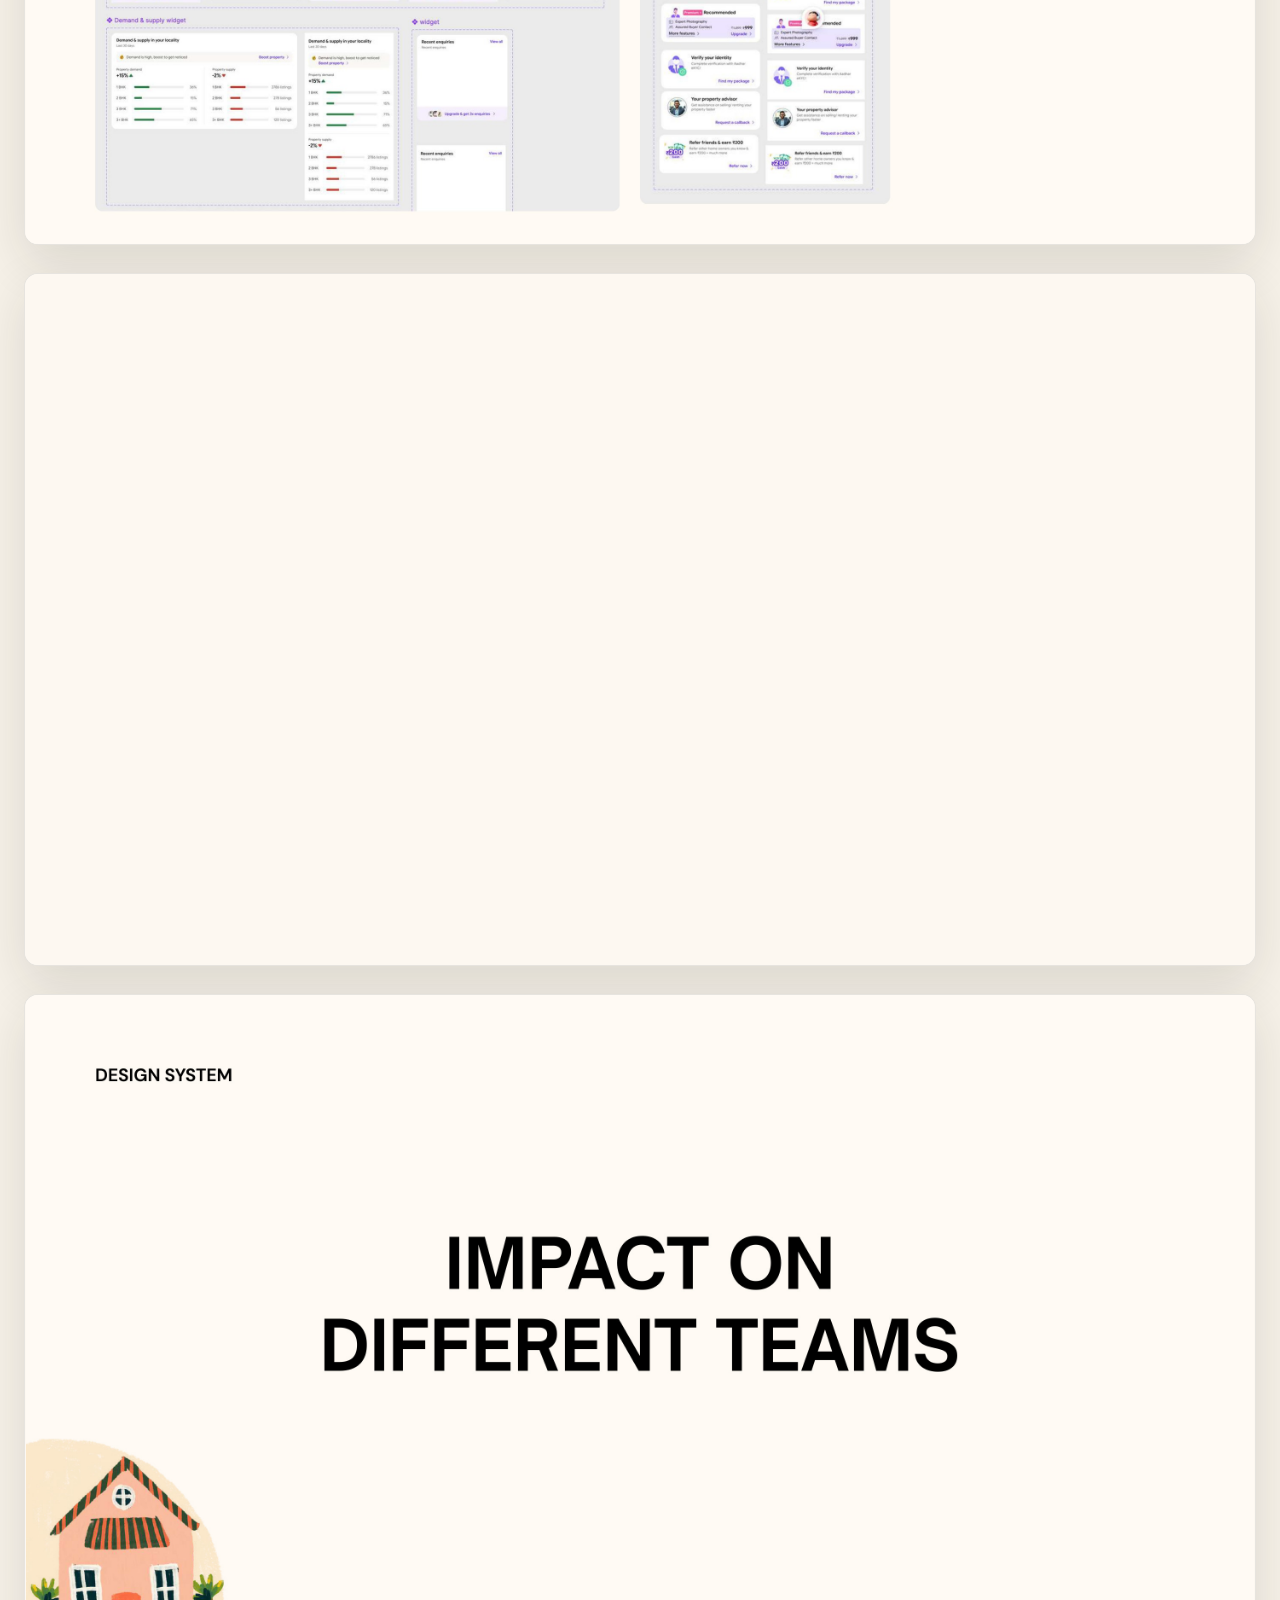
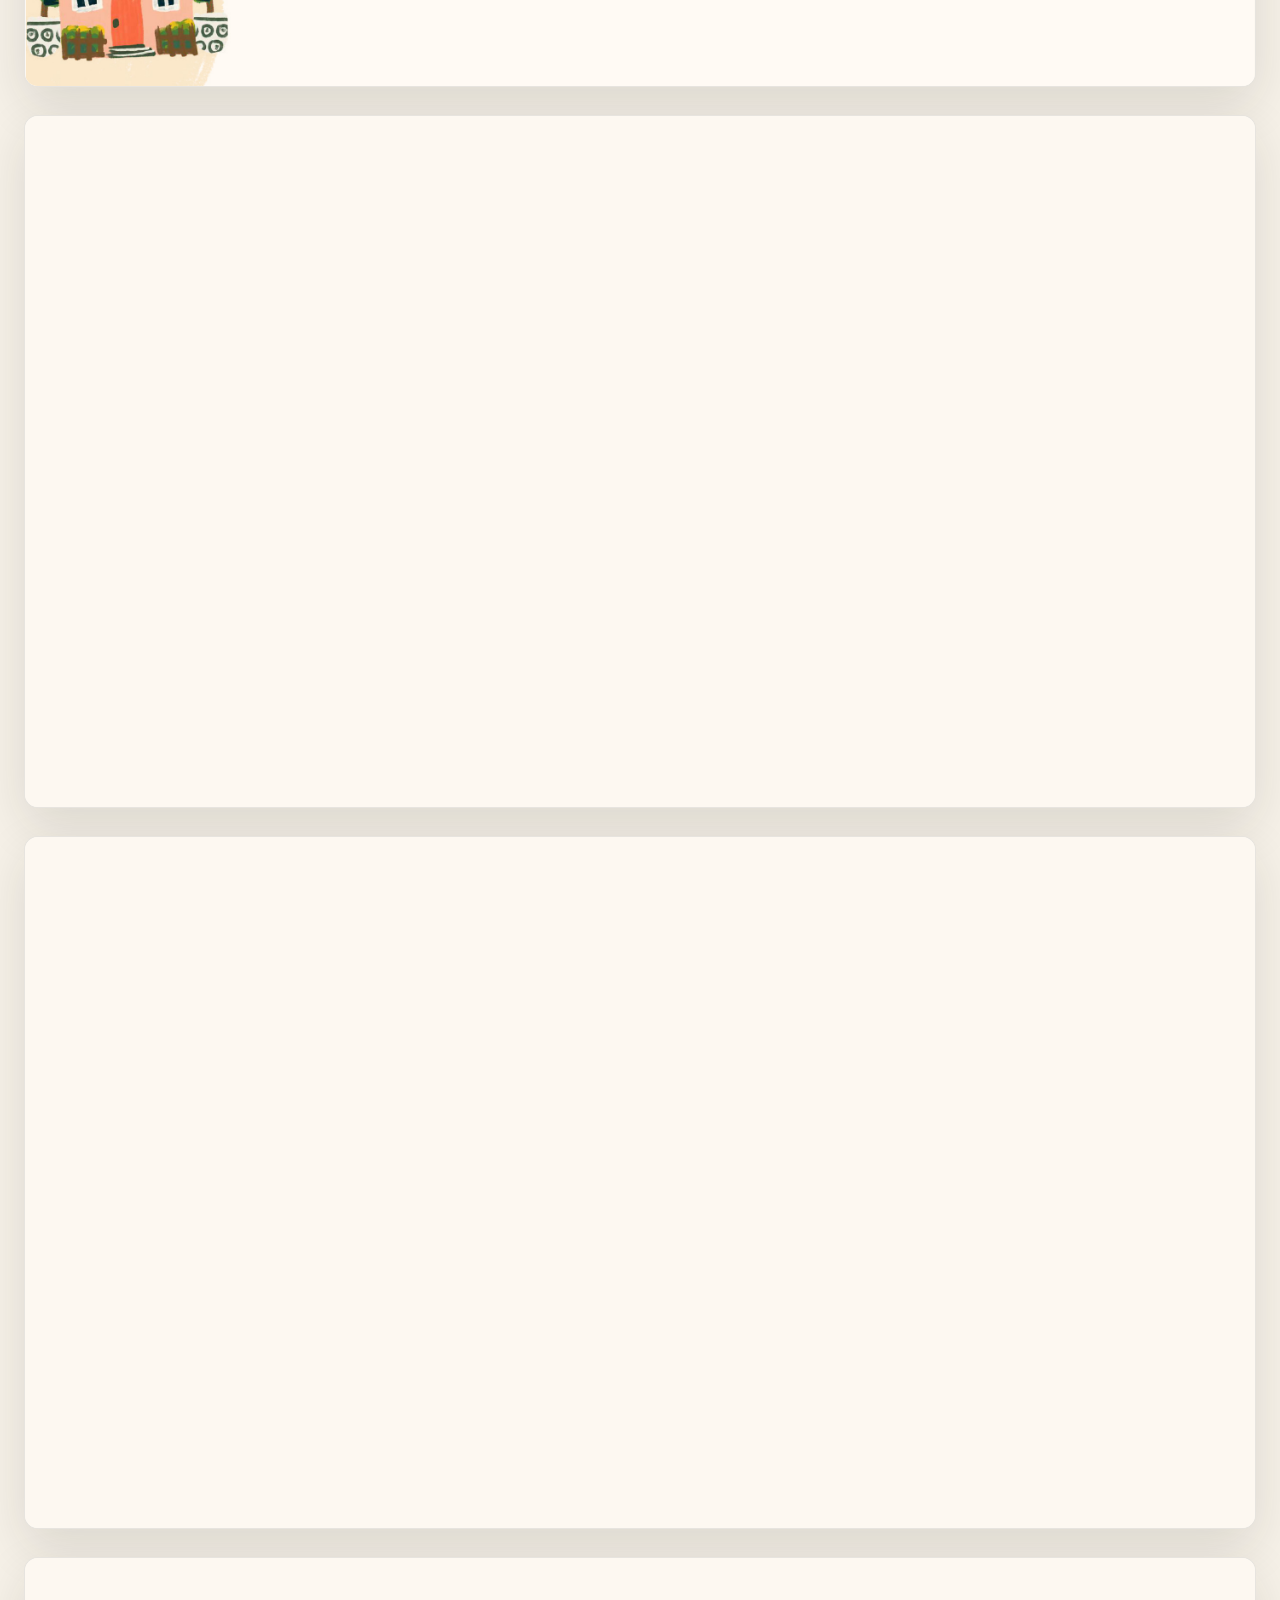
==== commit e84c4094: "Add case study page with cross-links to the slide-deck viewer Adds case-study.html/css/js: a long-fo" ====
--- a/index.html
+++ b/index.html
@@ -22,6 +22,7 @@
       </div>
     </div>
     <div class="chrome__nav">
+      <a class="chrome__link" href="case-study.html">Read the case study →</a>
       <button type="button" class="btn" id="prev" aria-label="Previous slide">←</button>
       <p class="chrome__count" aria-live="polite">
         <span id="current">1</span><span class="chrome__slash">/</span><span id="total">25</span>
--- a/styles.css
+++ b/styles.css
@@ -121,6 +121,22 @@
 .chrome__slash {
   opacity: 0.45;
   margin: 0 0.15rem;
+}
+
+.chrome__link {
+  font-size: 0.85rem;
+  font-weight: 600;
+  color: var(--ink);
+  text-decoration: none;
+  white-space: nowrap;
+  padding: 0.4rem 0.1rem;
+  border-bottom: 1px solid transparent;
+  transition: border-color 0.15s ease, color 0.15s ease;
+}
+
+.chrome__link:hover {
+  color: var(--accent);
+  border-bottom-color: var(--accent);
 }
 
 .btn {
@@ -190,6 +206,10 @@
     display: none;
   }
 
+  .chrome__link {
+    display: none;
+  }
+
   .deck {
     padding-inline: 0.5rem;
   }
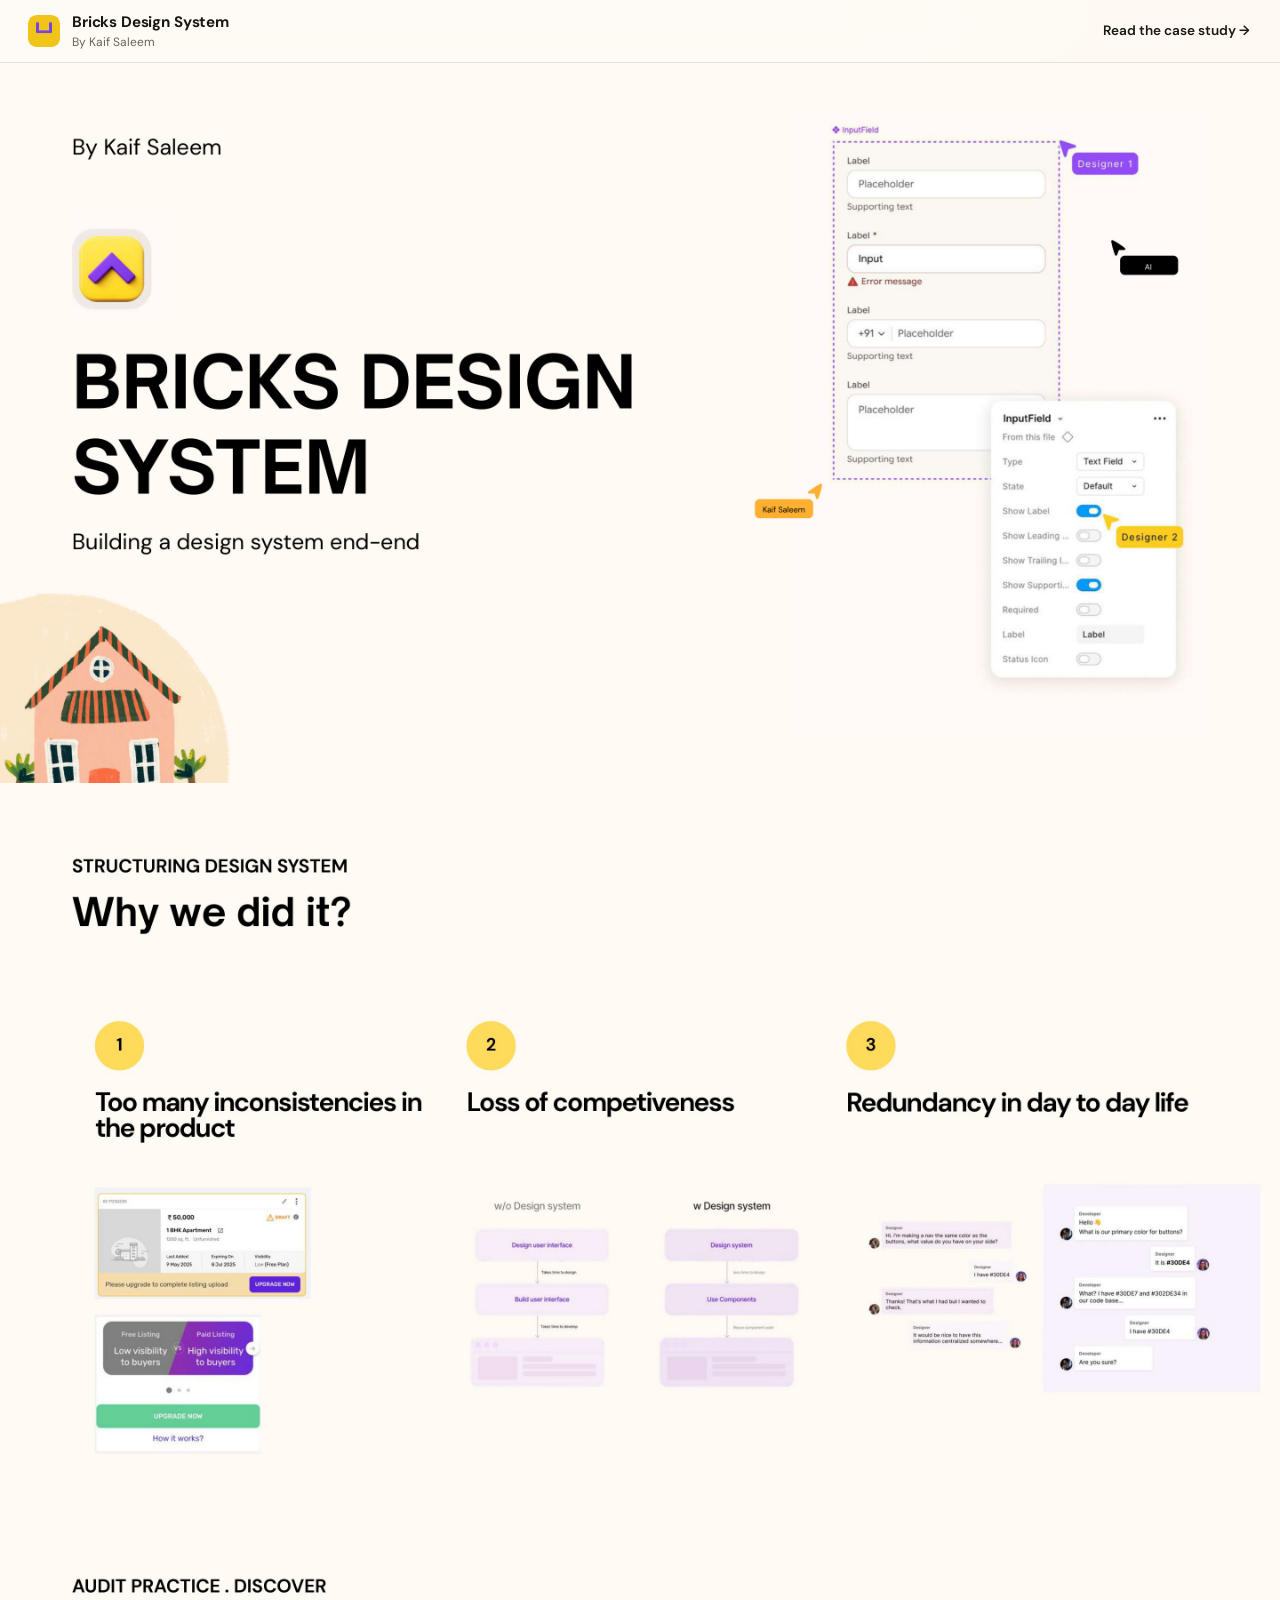
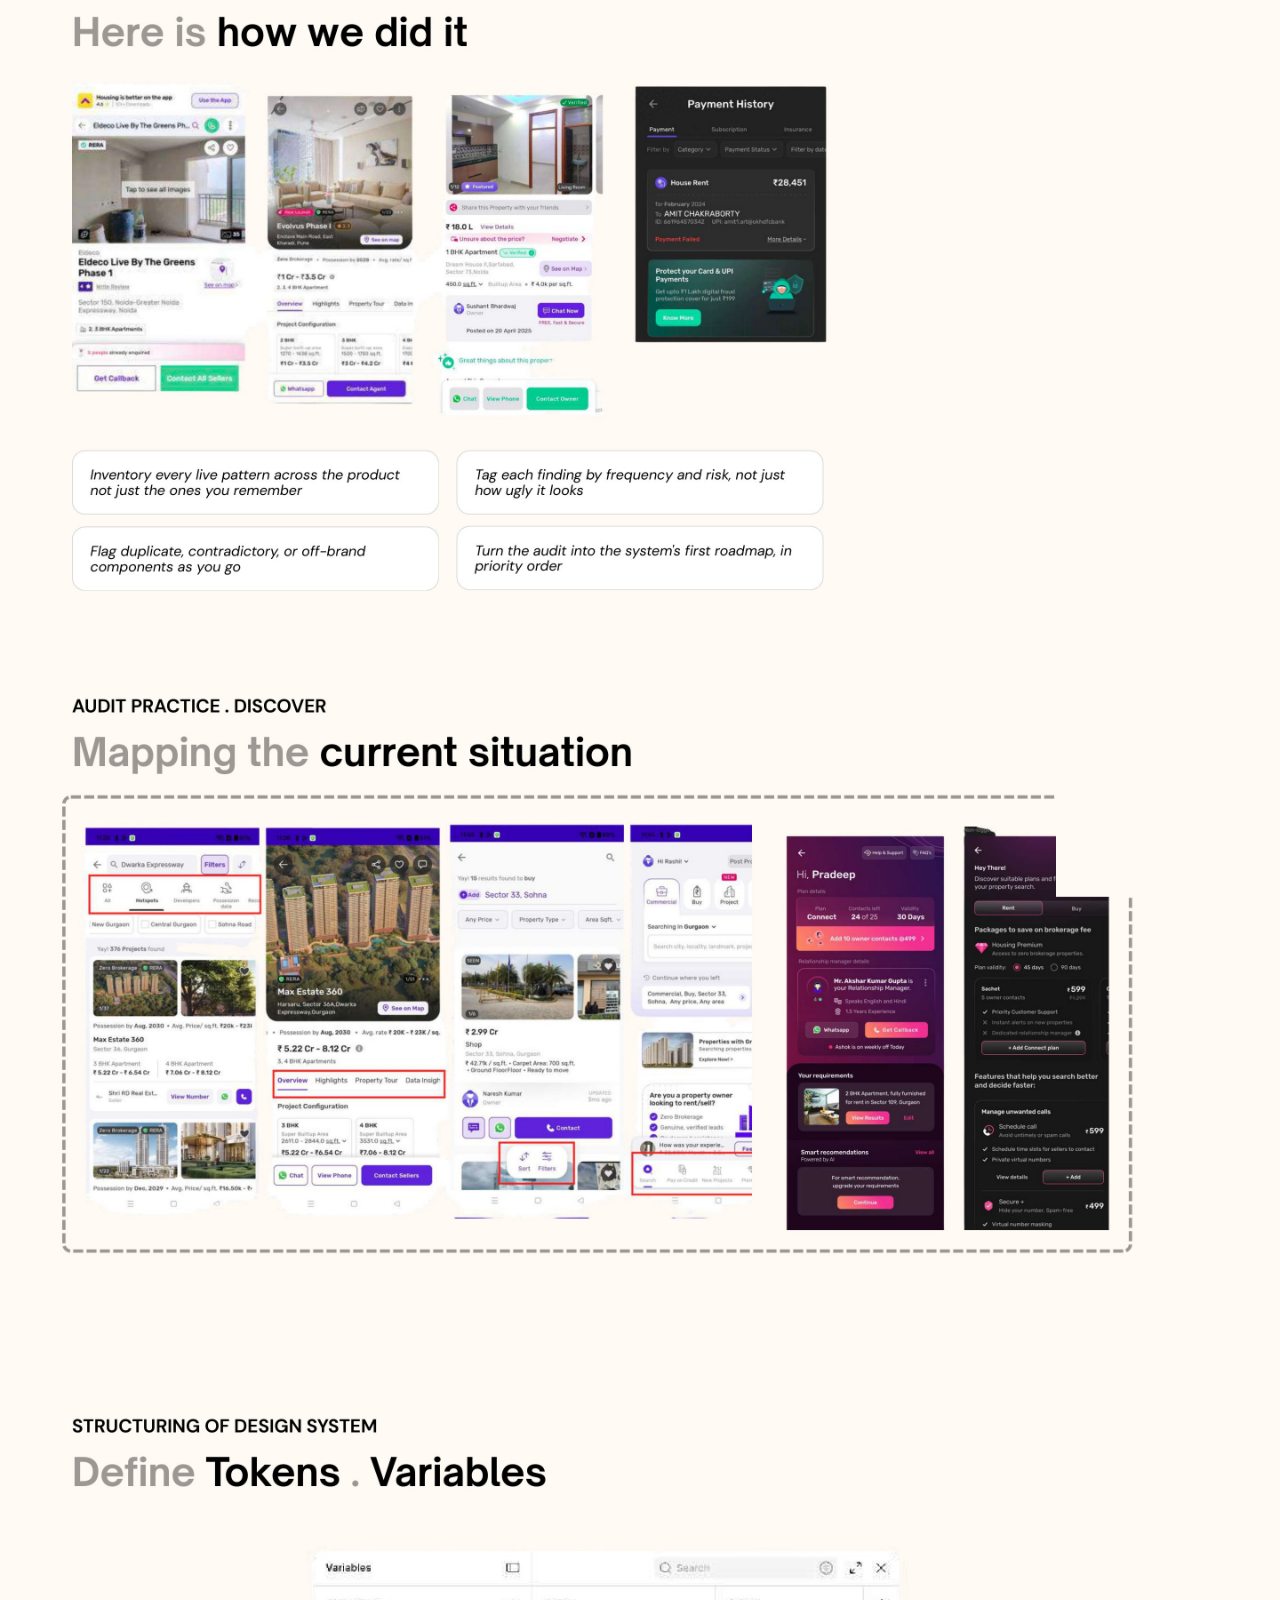
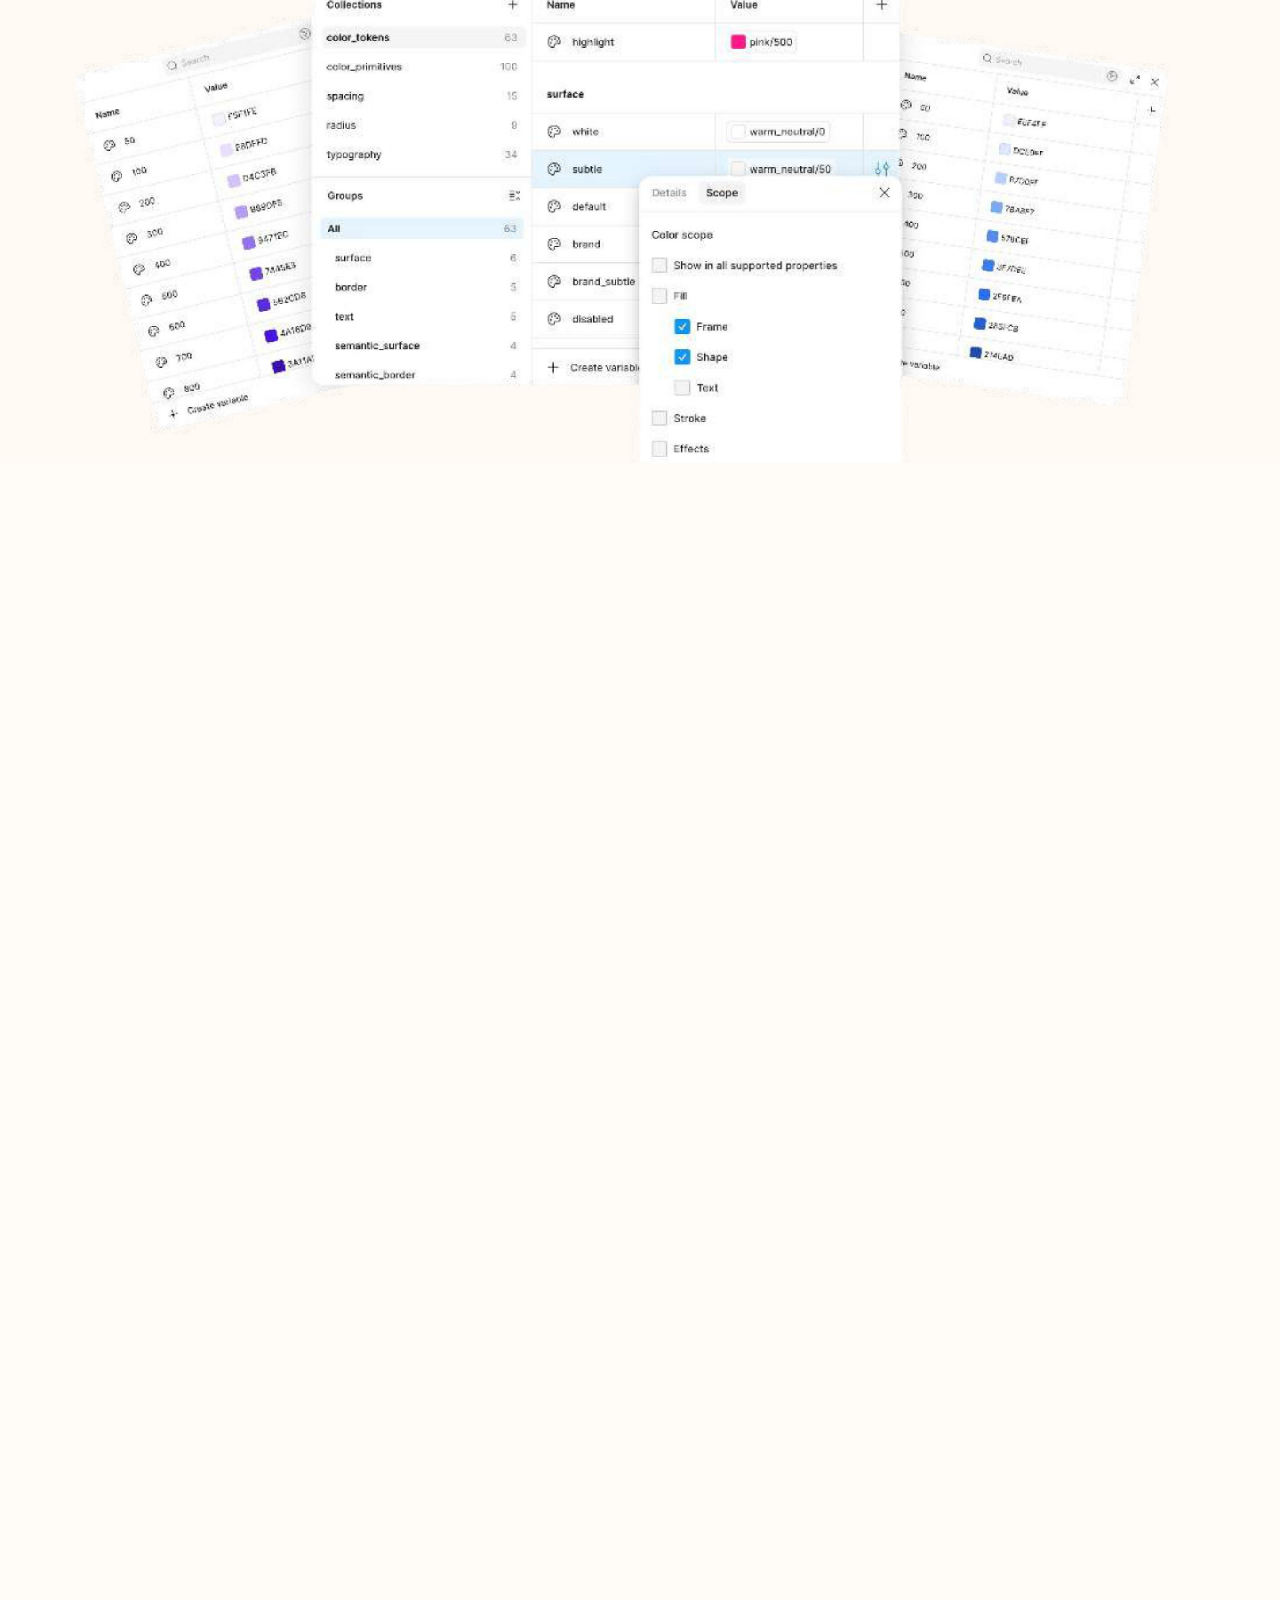
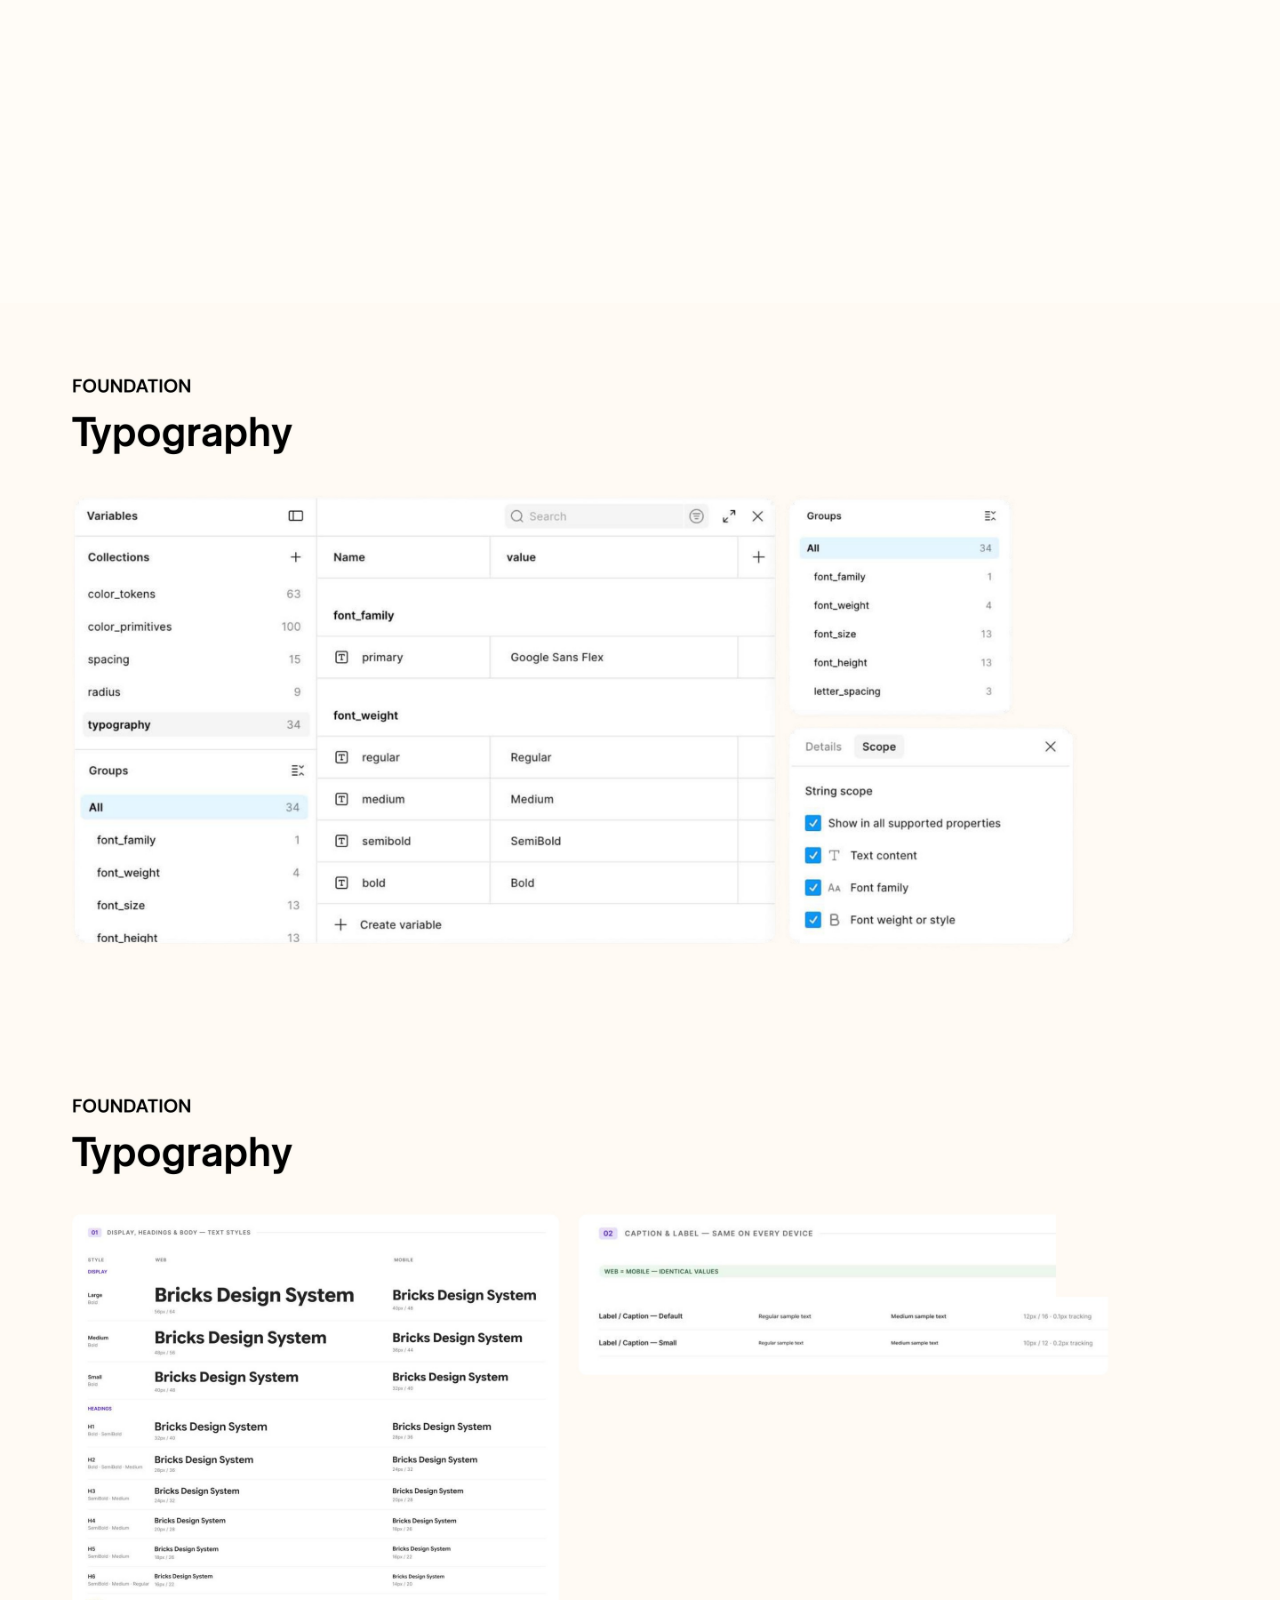
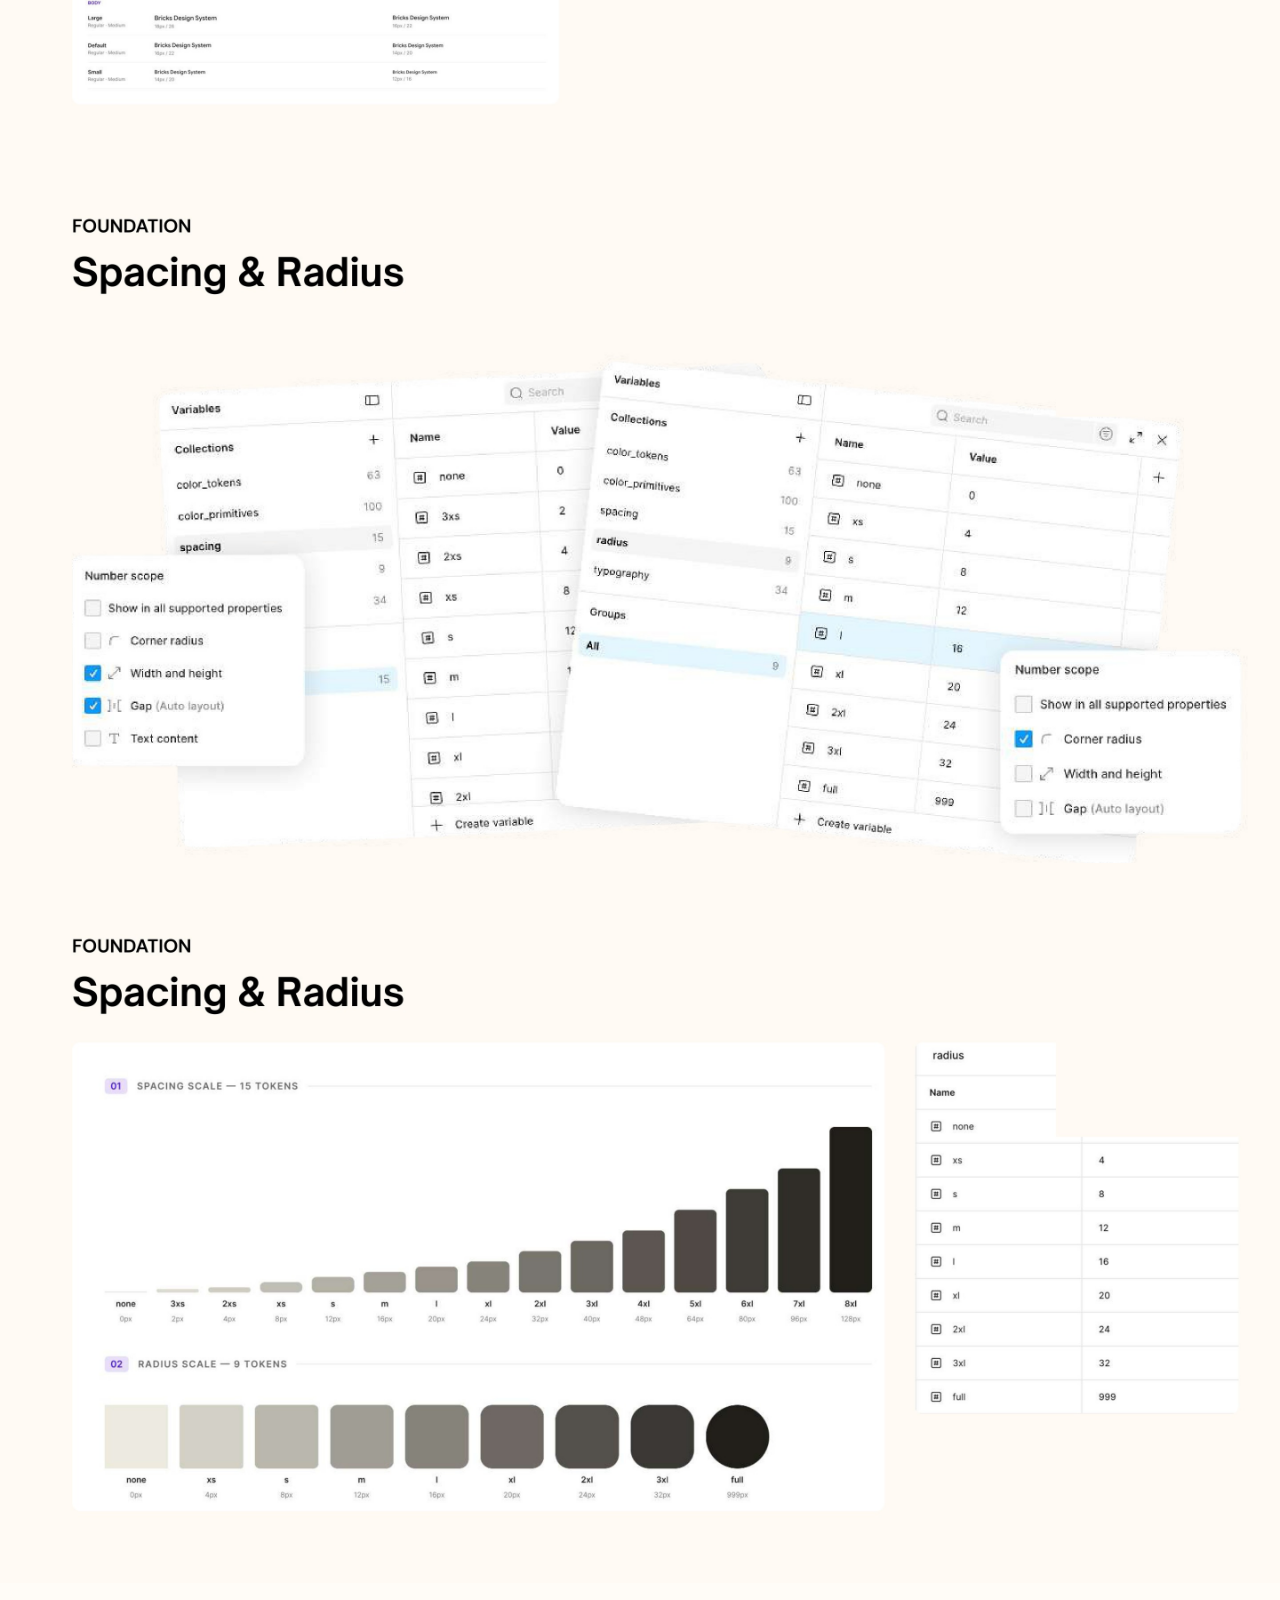
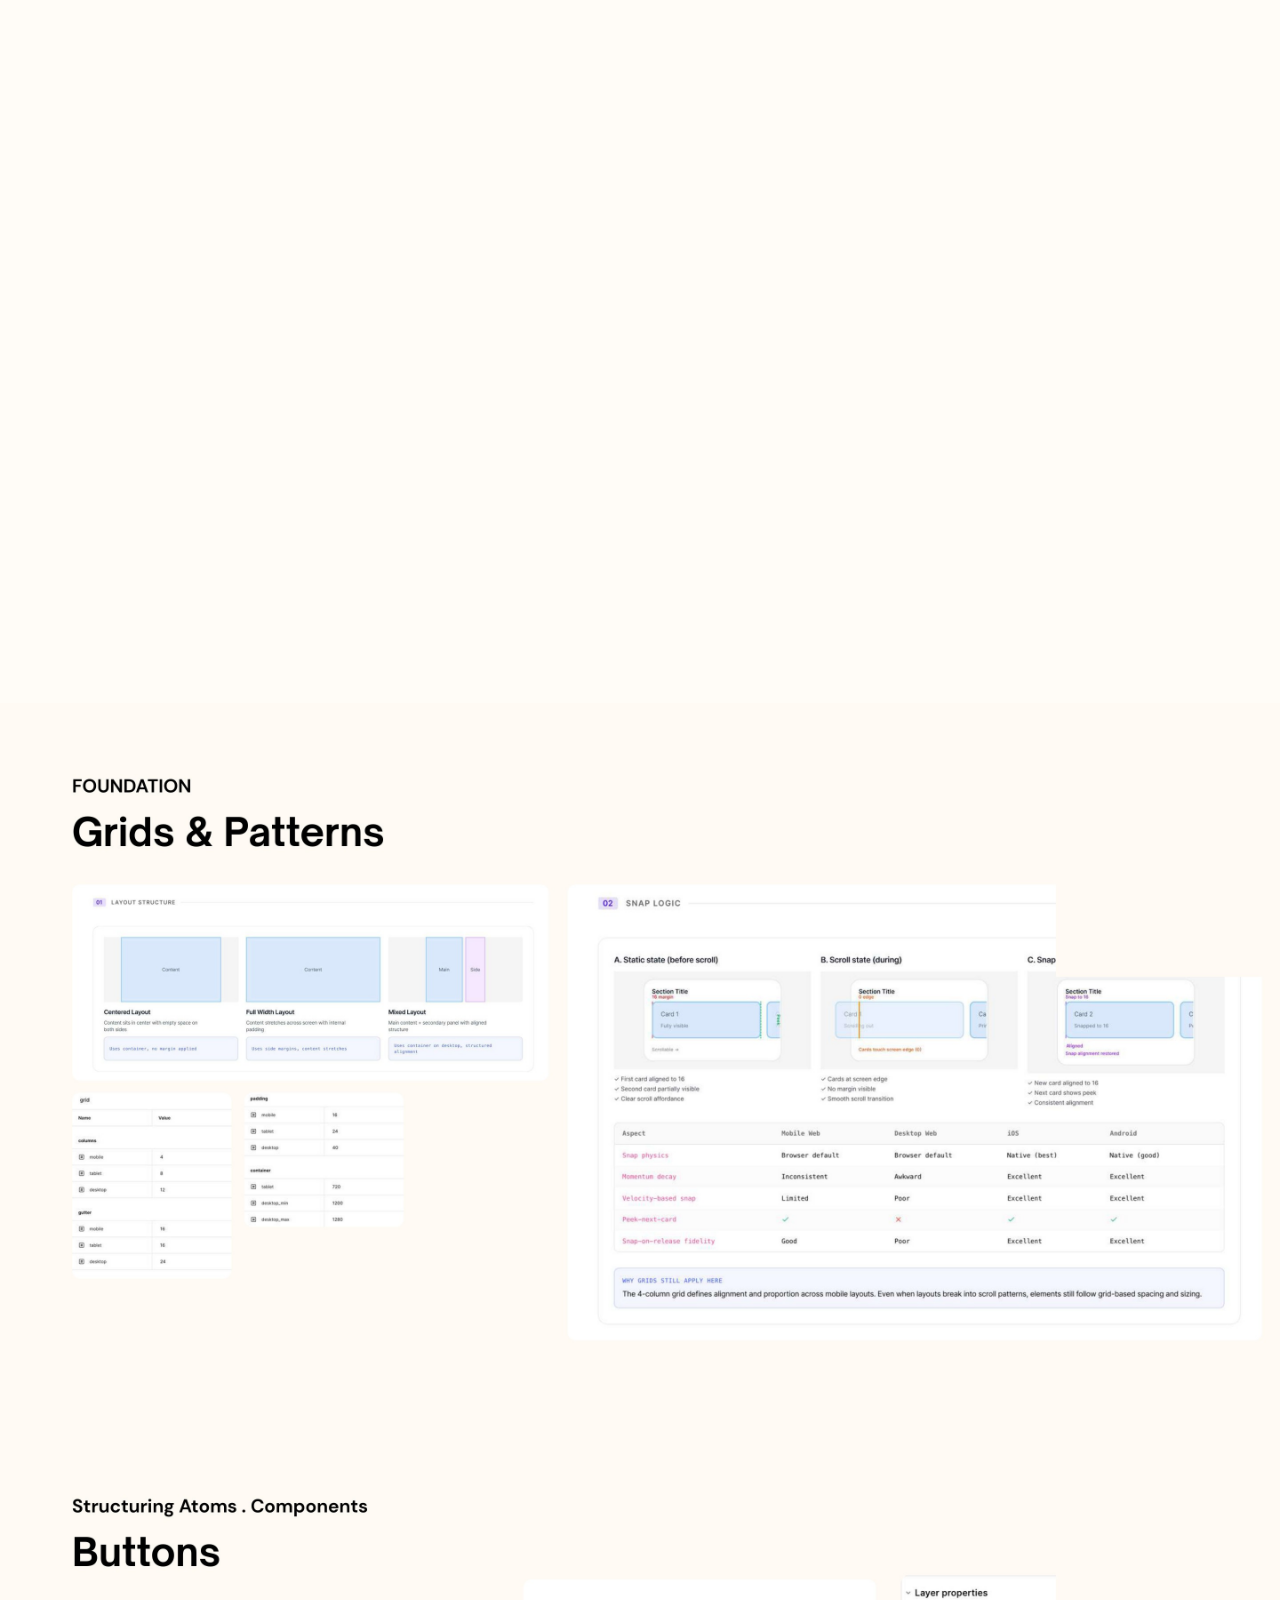
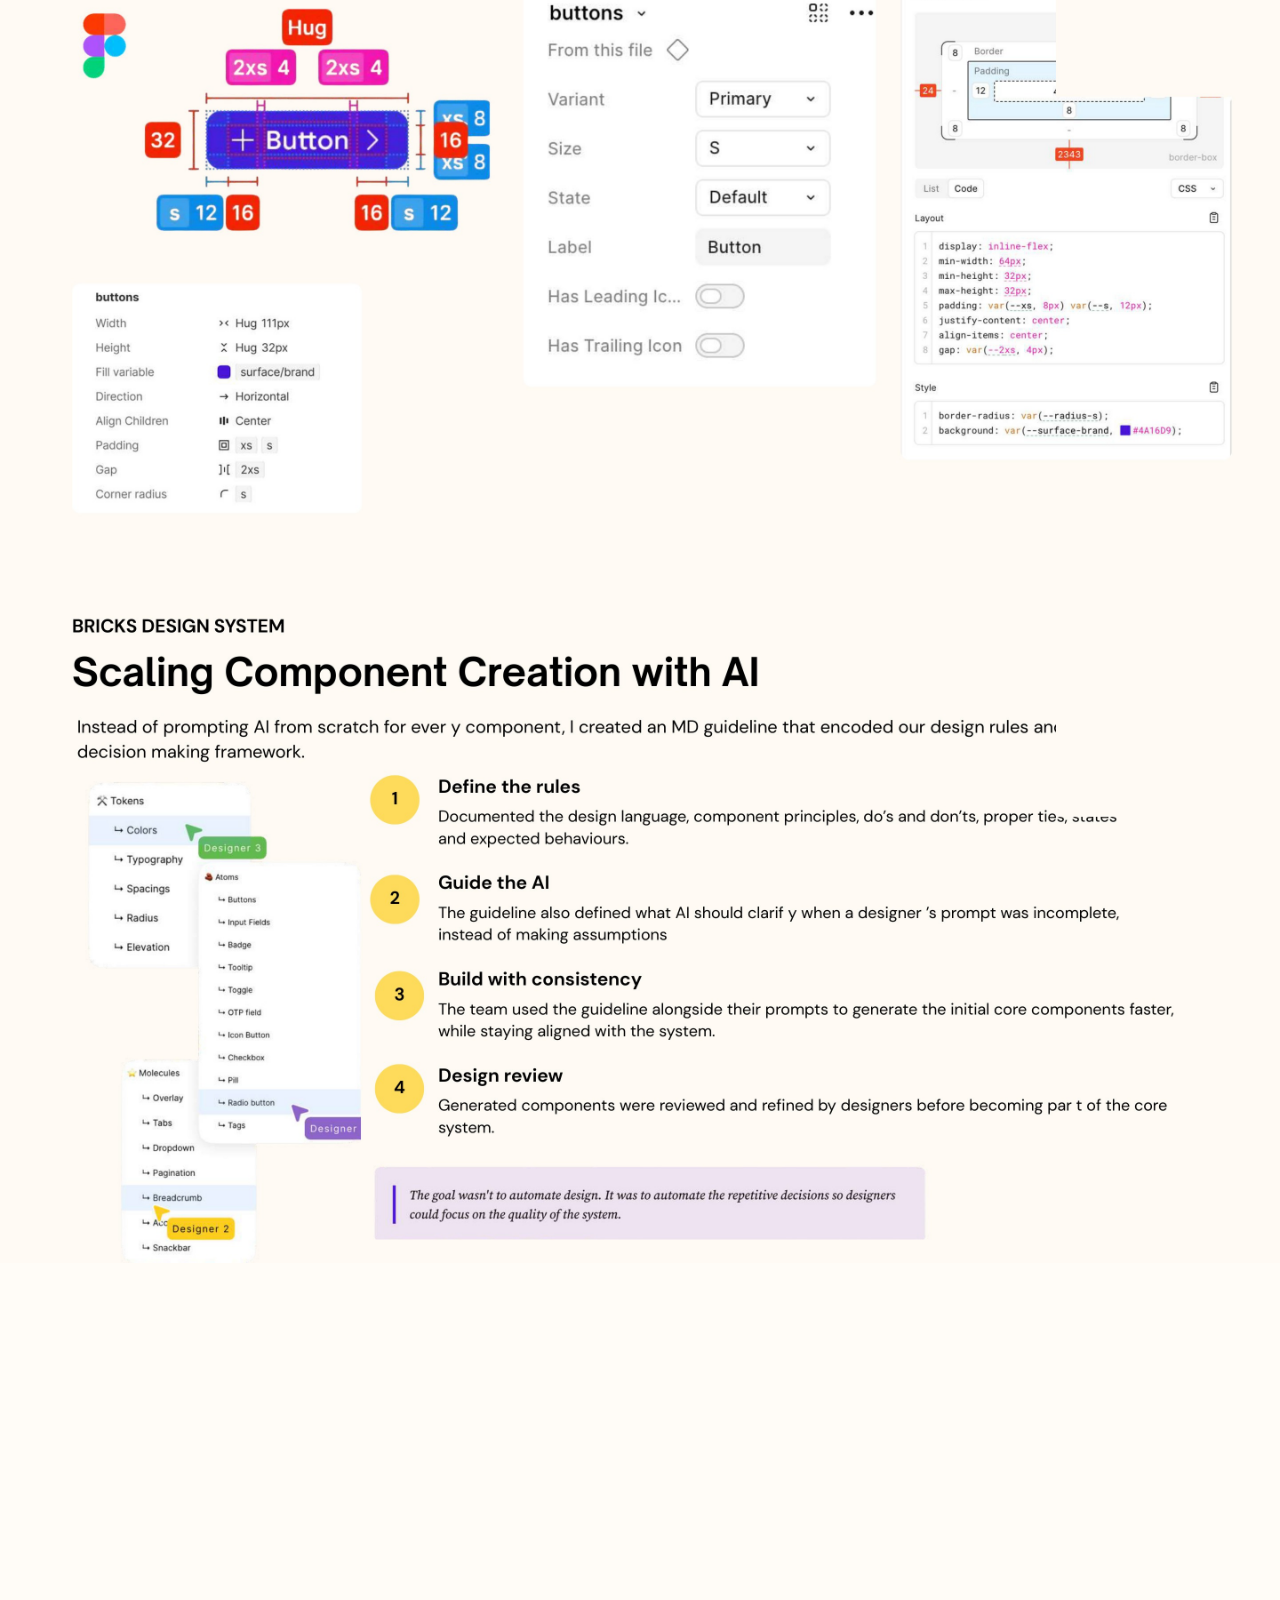
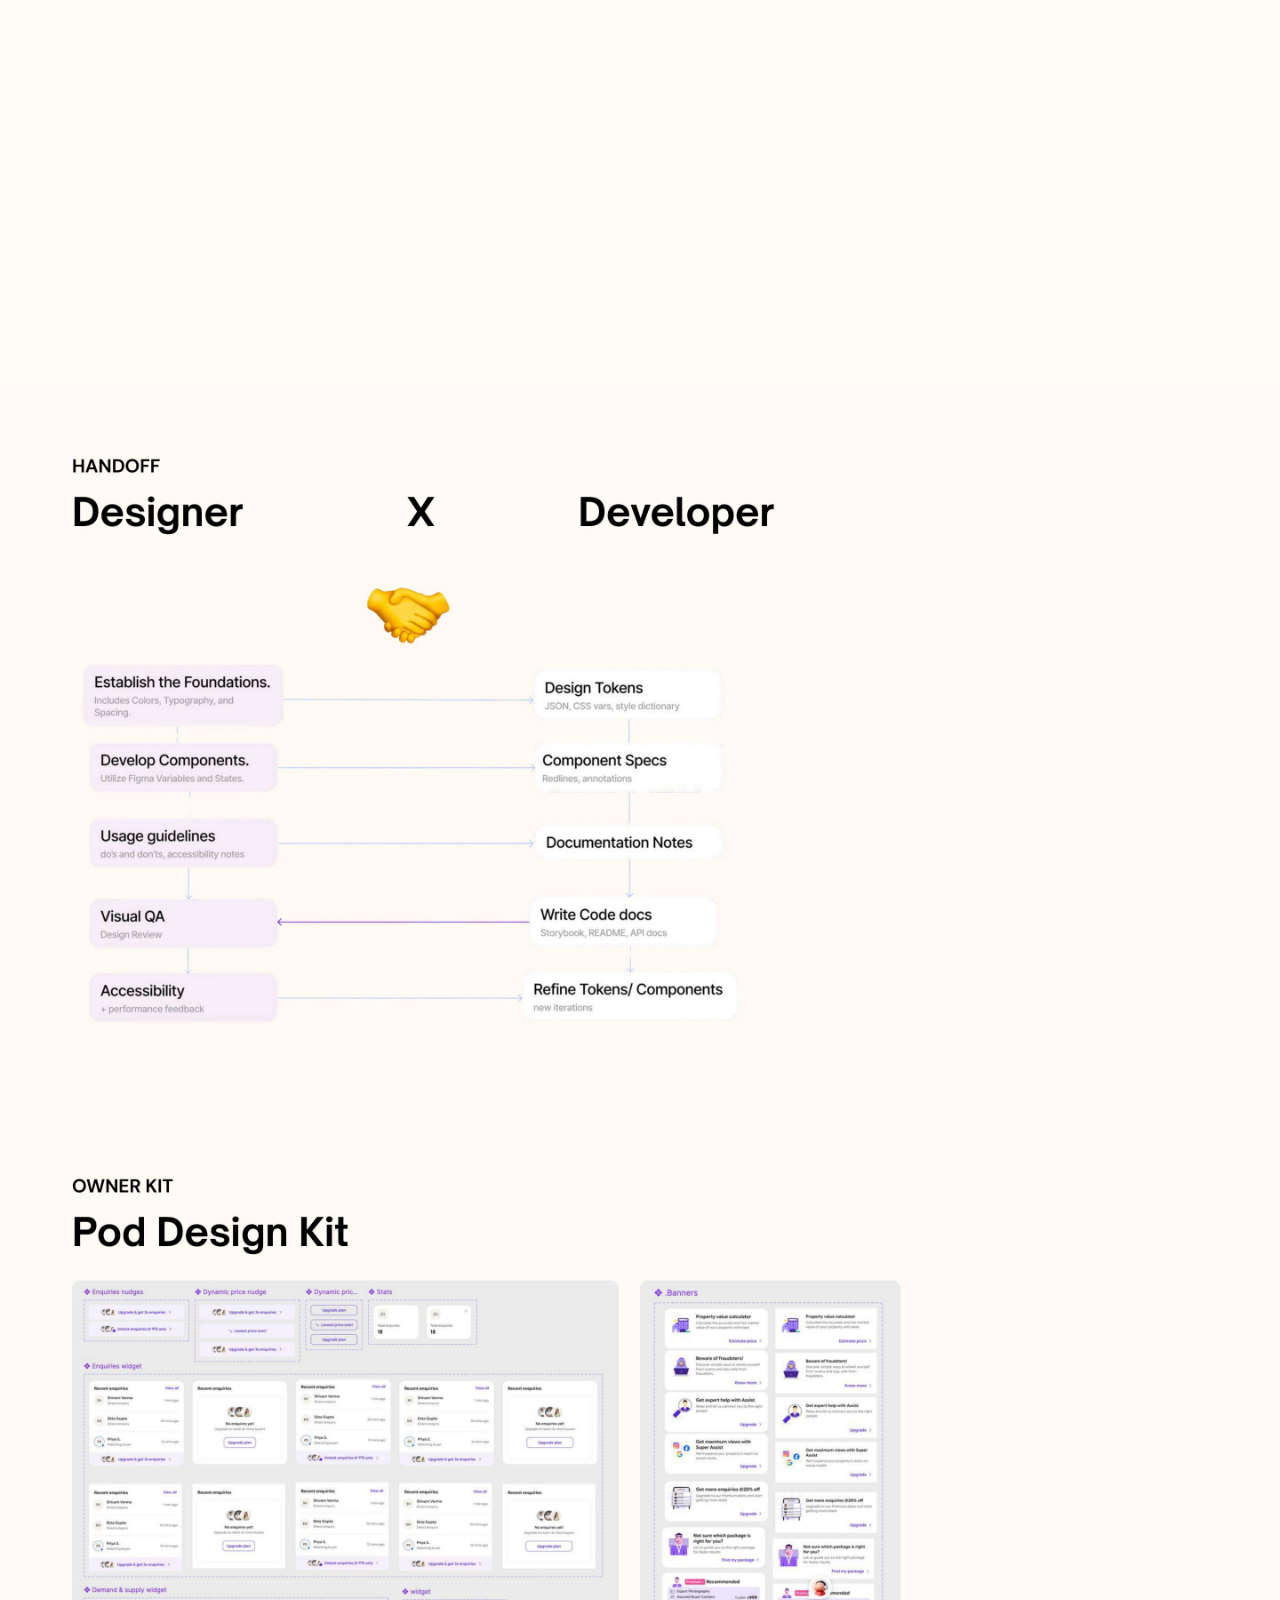
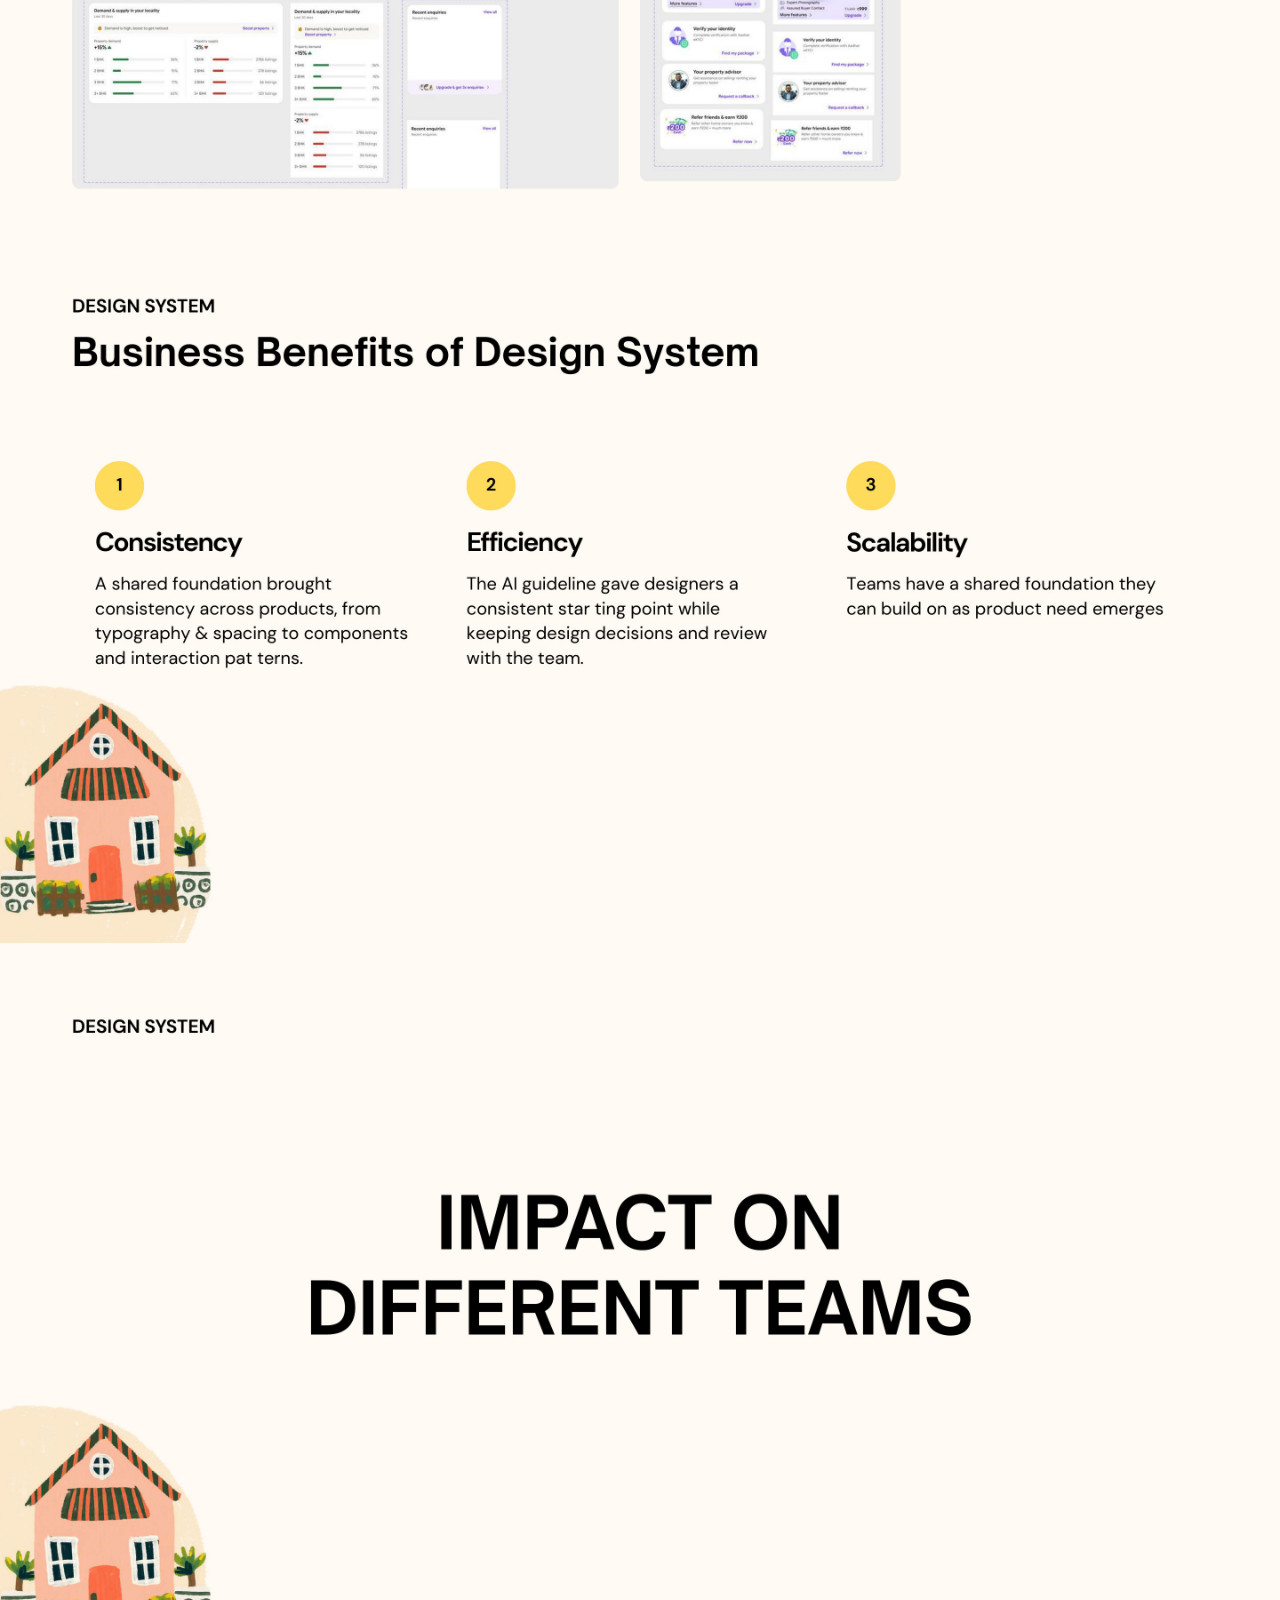
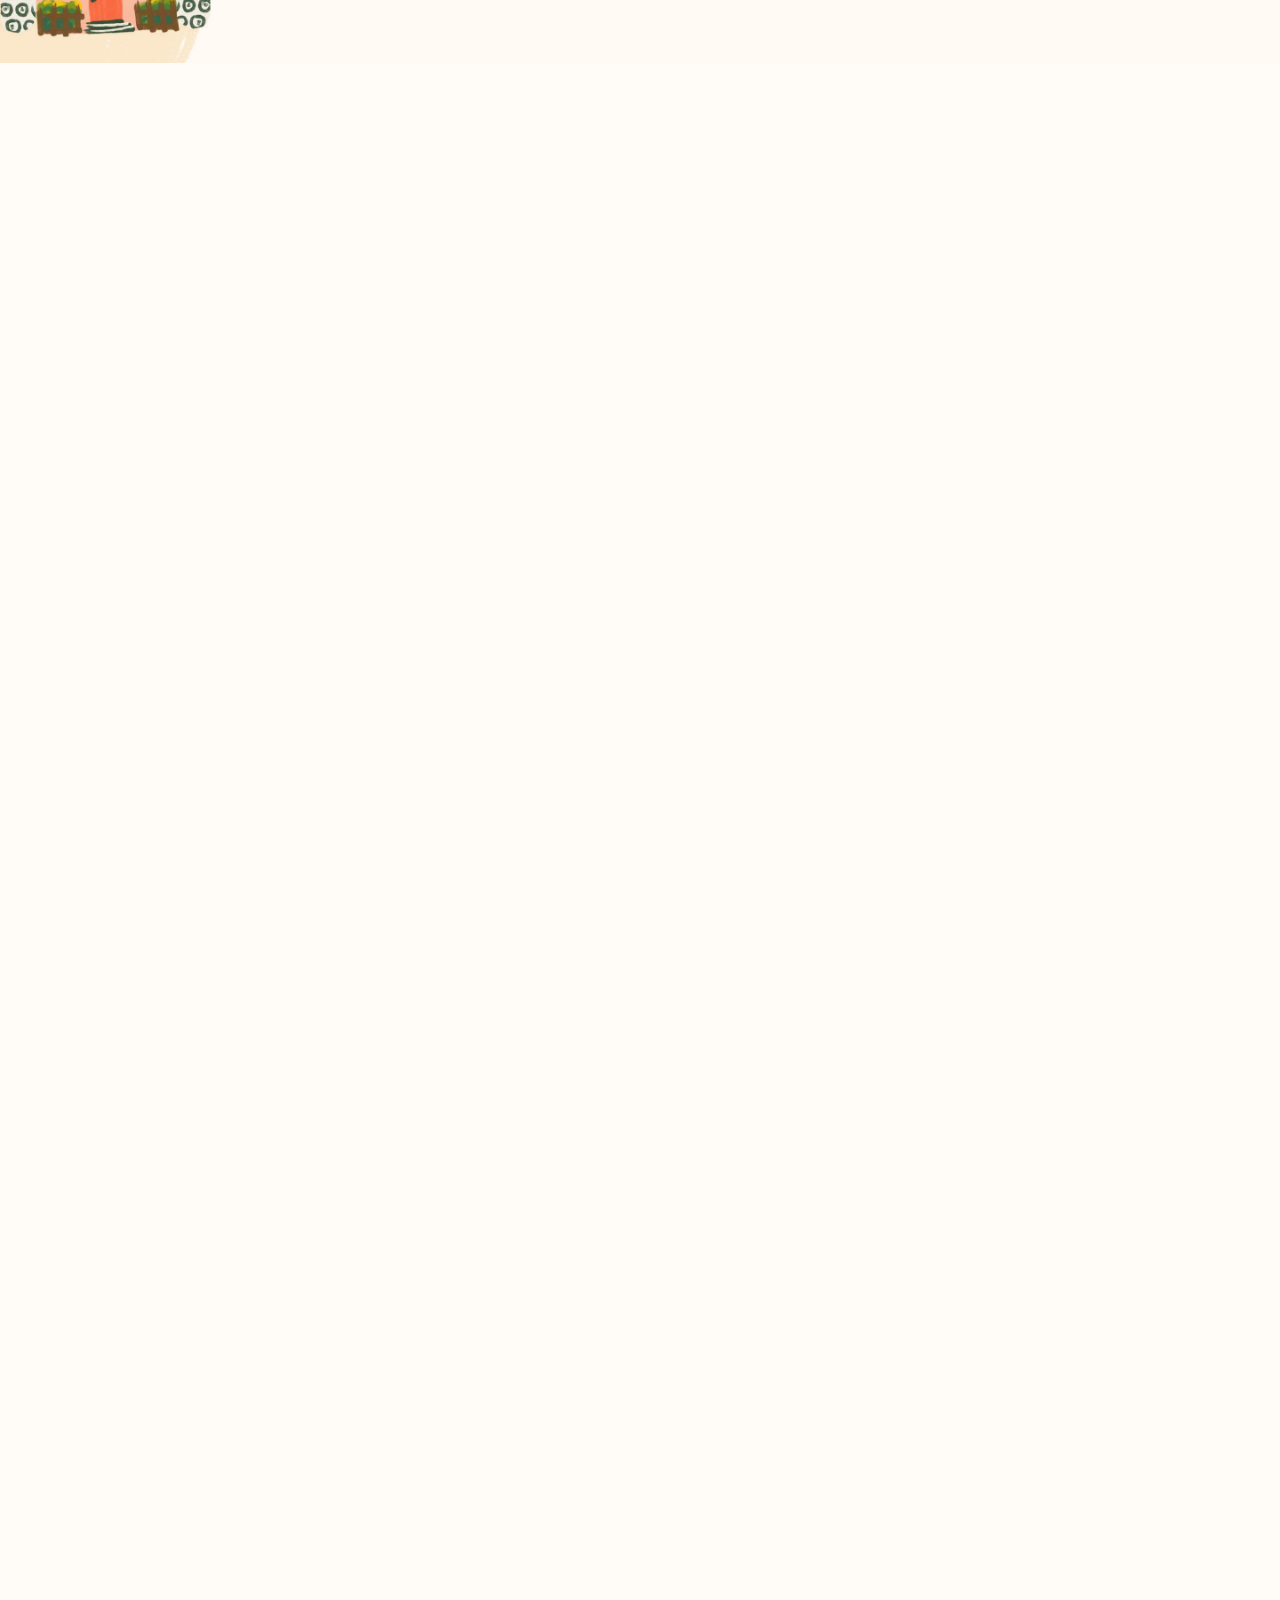
==== commit b16a69c0: "Turn deck into a single continuous scrolling page Remove the prev/next controls, slide counter, and " ====
--- a/index.html
+++ b/index.html
@@ -11,9 +11,9 @@
   <link rel="stylesheet" href="styles.css" />
 </head>
 <body>
-  <a class="skip" href="#deck">Skip to slides</a>
+  <a class="skip" href="#deck">Skip to content</a>
 
-  <header class="chrome" aria-label="Presentation controls">
+  <header class="chrome" aria-label="Page header">
     <div class="chrome__brand">
       <span class="chrome__mark" aria-hidden="true"></span>
       <div>
@@ -23,16 +23,11 @@
     </div>
     <div class="chrome__nav">
       <a class="chrome__link" href="case-study.html">Read the case study →</a>
-      <button type="button" class="btn" id="prev" aria-label="Previous slide">←</button>
-      <p class="chrome__count" aria-live="polite">
-        <span id="current">1</span><span class="chrome__slash">/</span><span id="total">25</span>
-      </p>
-      <button type="button" class="btn" id="next" aria-label="Next slide">→</button>
     </div>
   </header>
 
-  <main id="deck" class="deck" tabindex="0" aria-label="Bricks Design System slides">
-    <!-- slides injected -->
+  <main id="deck" class="deck" aria-label="Bricks Design System case study">
+    <!-- content injected -->
   </main>
 
   <script src="script.js"></script>
--- a/styles.css
+++ b/styles.css
@@ -109,20 +109,6 @@
   gap: 0.65rem;
 }
 
-.chrome__count {
-  margin: 0;
-  min-width: 3.5rem;
-  text-align: center;
-  font-variant-numeric: tabular-nums;
-  font-weight: 600;
-  font-size: 0.9rem;
-}
-
-.chrome__slash {
-  opacity: 0.45;
-  margin: 0 0.15rem;
-}
-
 .chrome__link {
   font-size: 0.85rem;
   font-weight: 600;
@@ -139,66 +125,19 @@
   border-bottom-color: var(--accent);
 }
 
-.btn {
-  appearance: none;
-  border: 1px solid var(--line);
+.deck {
+  display: block;
+  max-width: 1280px;
+  margin: 0 auto;
   background: var(--surface);
-  color: var(--ink);
-  width: 2.35rem;
-  height: 2.35rem;
-  border-radius: 999px;
-  font-size: 1rem;
-  line-height: 1;
-  cursor: pointer;
-  transition: transform 0.15s ease, background 0.15s ease, border-color 0.15s ease;
+  box-shadow: var(--shadow);
 }
 
-.btn:hover {
-  border-color: color-mix(in srgb, var(--accent) 40%, var(--line));
-  background: #fff;
-}
-
-.btn:active {
-  transform: scale(0.96);
-}
-
-.btn:disabled {
-  opacity: 0.35;
-  cursor: not-allowed;
-}
-
-.deck {
-  outline: none;
-  padding: clamp(1rem, 3vw, 2rem) clamp(0.75rem, 2.5vw, 1.5rem) 3rem;
-  display: flex;
-  flex-direction: column;
-  gap: clamp(1rem, 2.5vw, 1.75rem);
-  max-width: 1280px;
-  margin: 0 auto;
-}
-
-.slide {
-  margin: 0;
-  scroll-margin-top: 4.5rem;
-  background: var(--surface);
-  border-radius: 14px;
-  overflow: hidden;
-  box-shadow: var(--shadow);
-  border: 1px solid var(--line);
-  aspect-ratio: 16 / 9;
-}
-
-.slide.is-active {
-  outline: 2px solid color-mix(in srgb, var(--accent) 55%, transparent);
-  outline-offset: 3px;
-}
-
-.slide img {
+.panel {
   display: block;
   width: 100%;
-  height: 100%;
-  object-fit: contain;
-  background: #fdf8f1;
+  height: auto;
+  background: var(--surface);
 }
 
 @media (max-width: 720px) {
@@ -209,12 +148,4 @@
   .chrome__link {
     display: none;
   }
-
-  .deck {
-    padding-inline: 0.5rem;
-  }
-
-  .slide {
-    border-radius: 8px;
-  }
 }
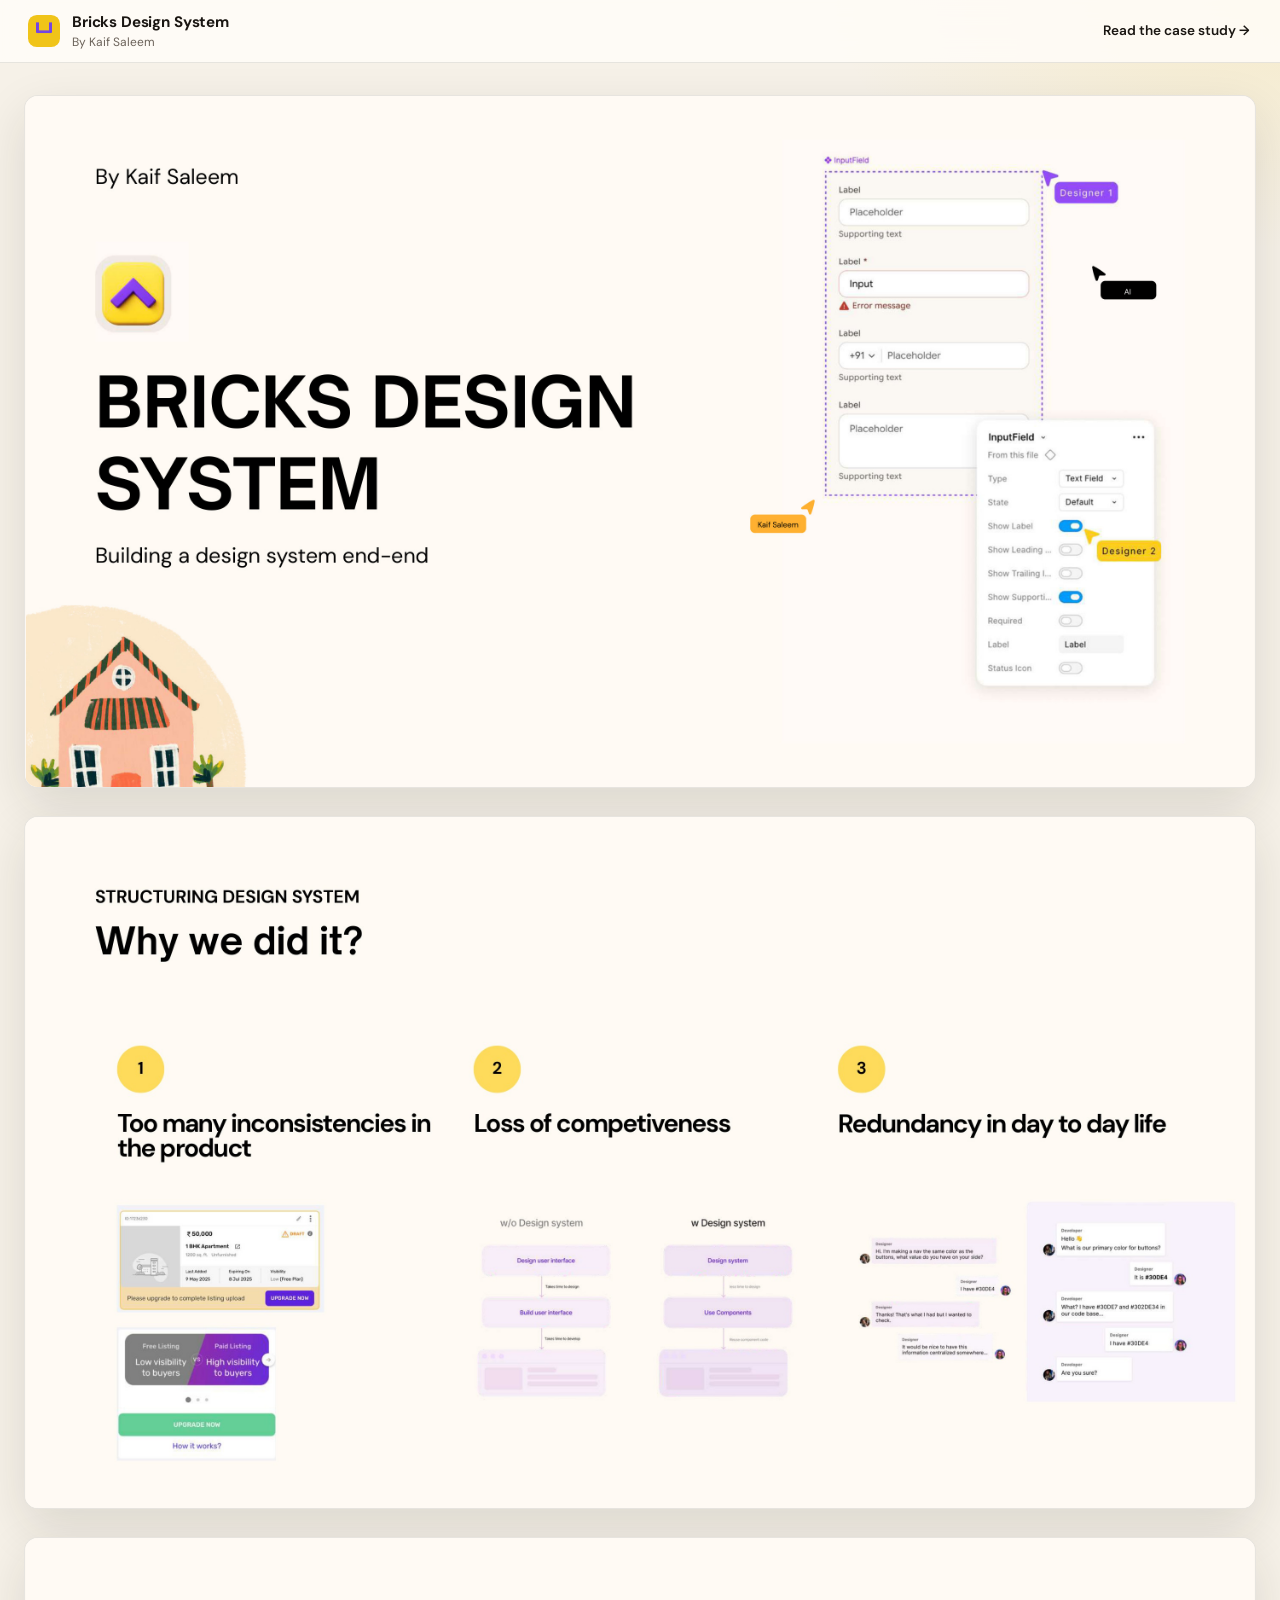
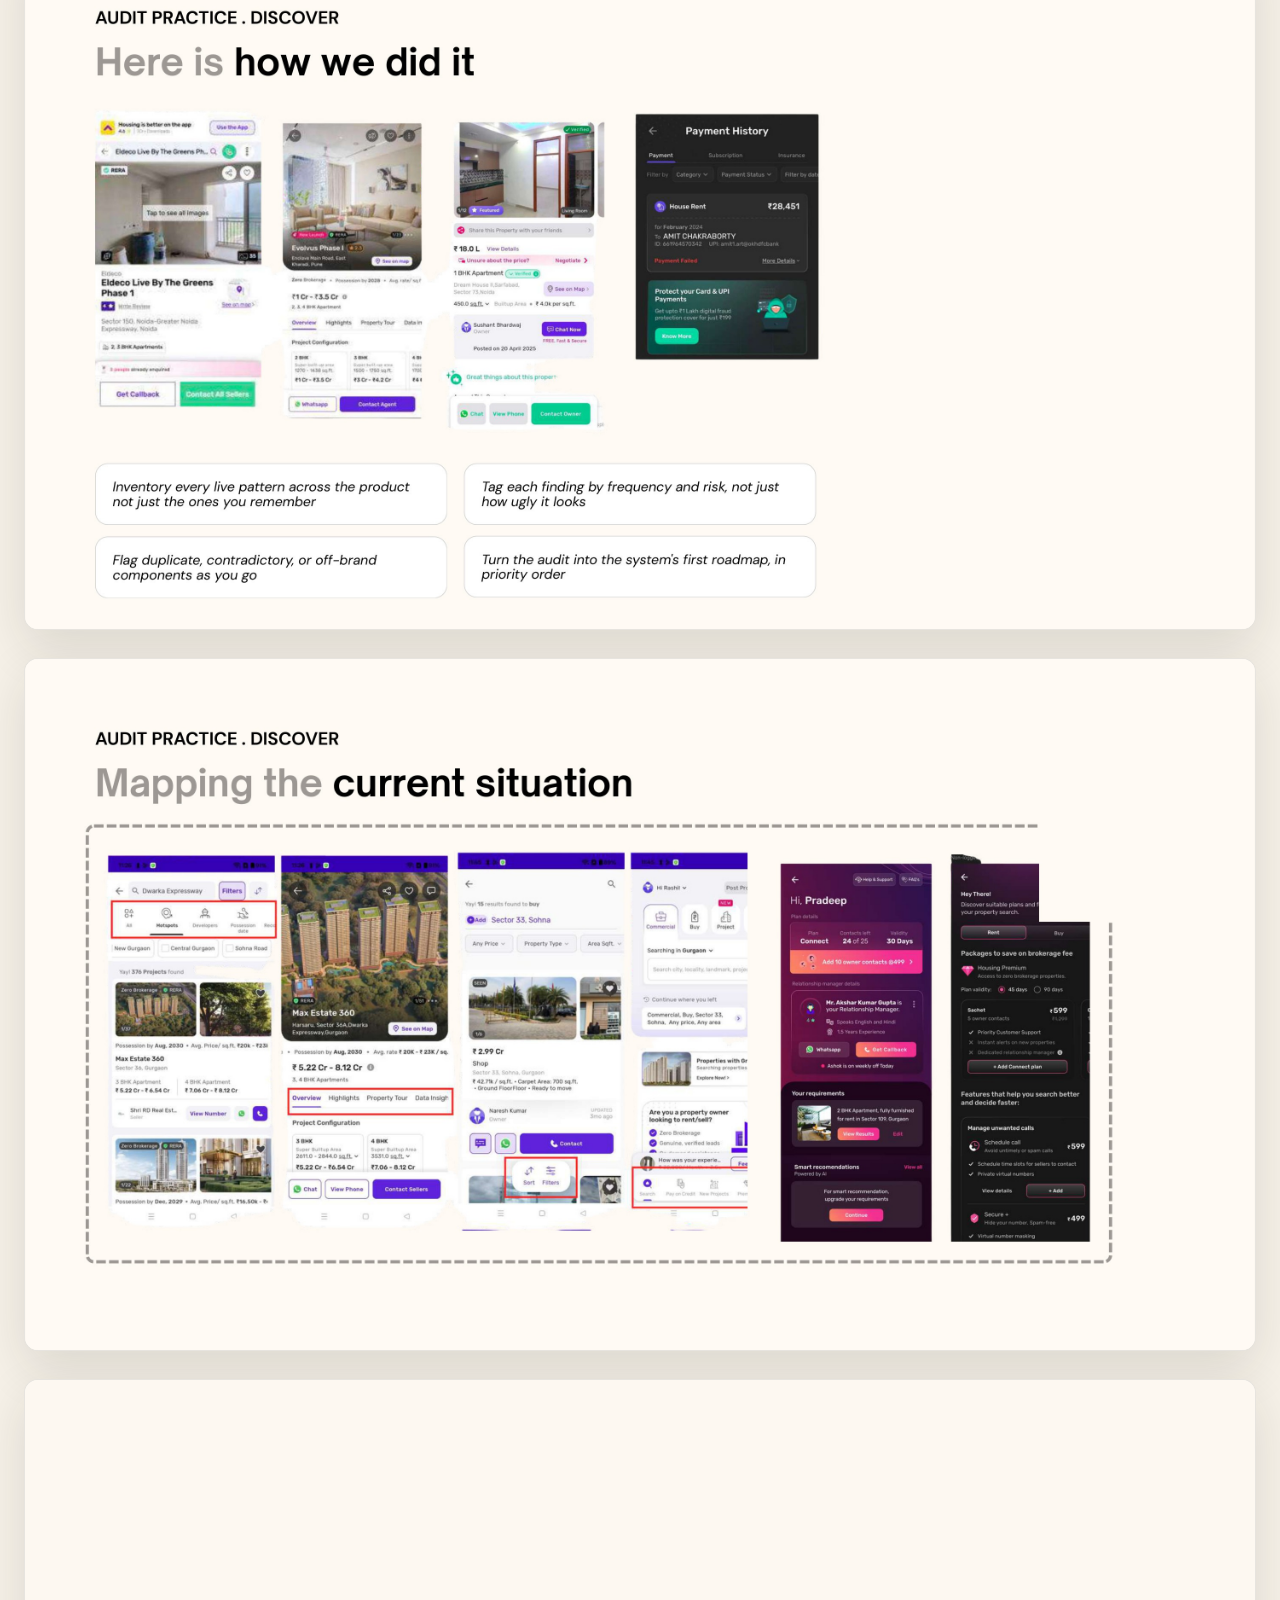
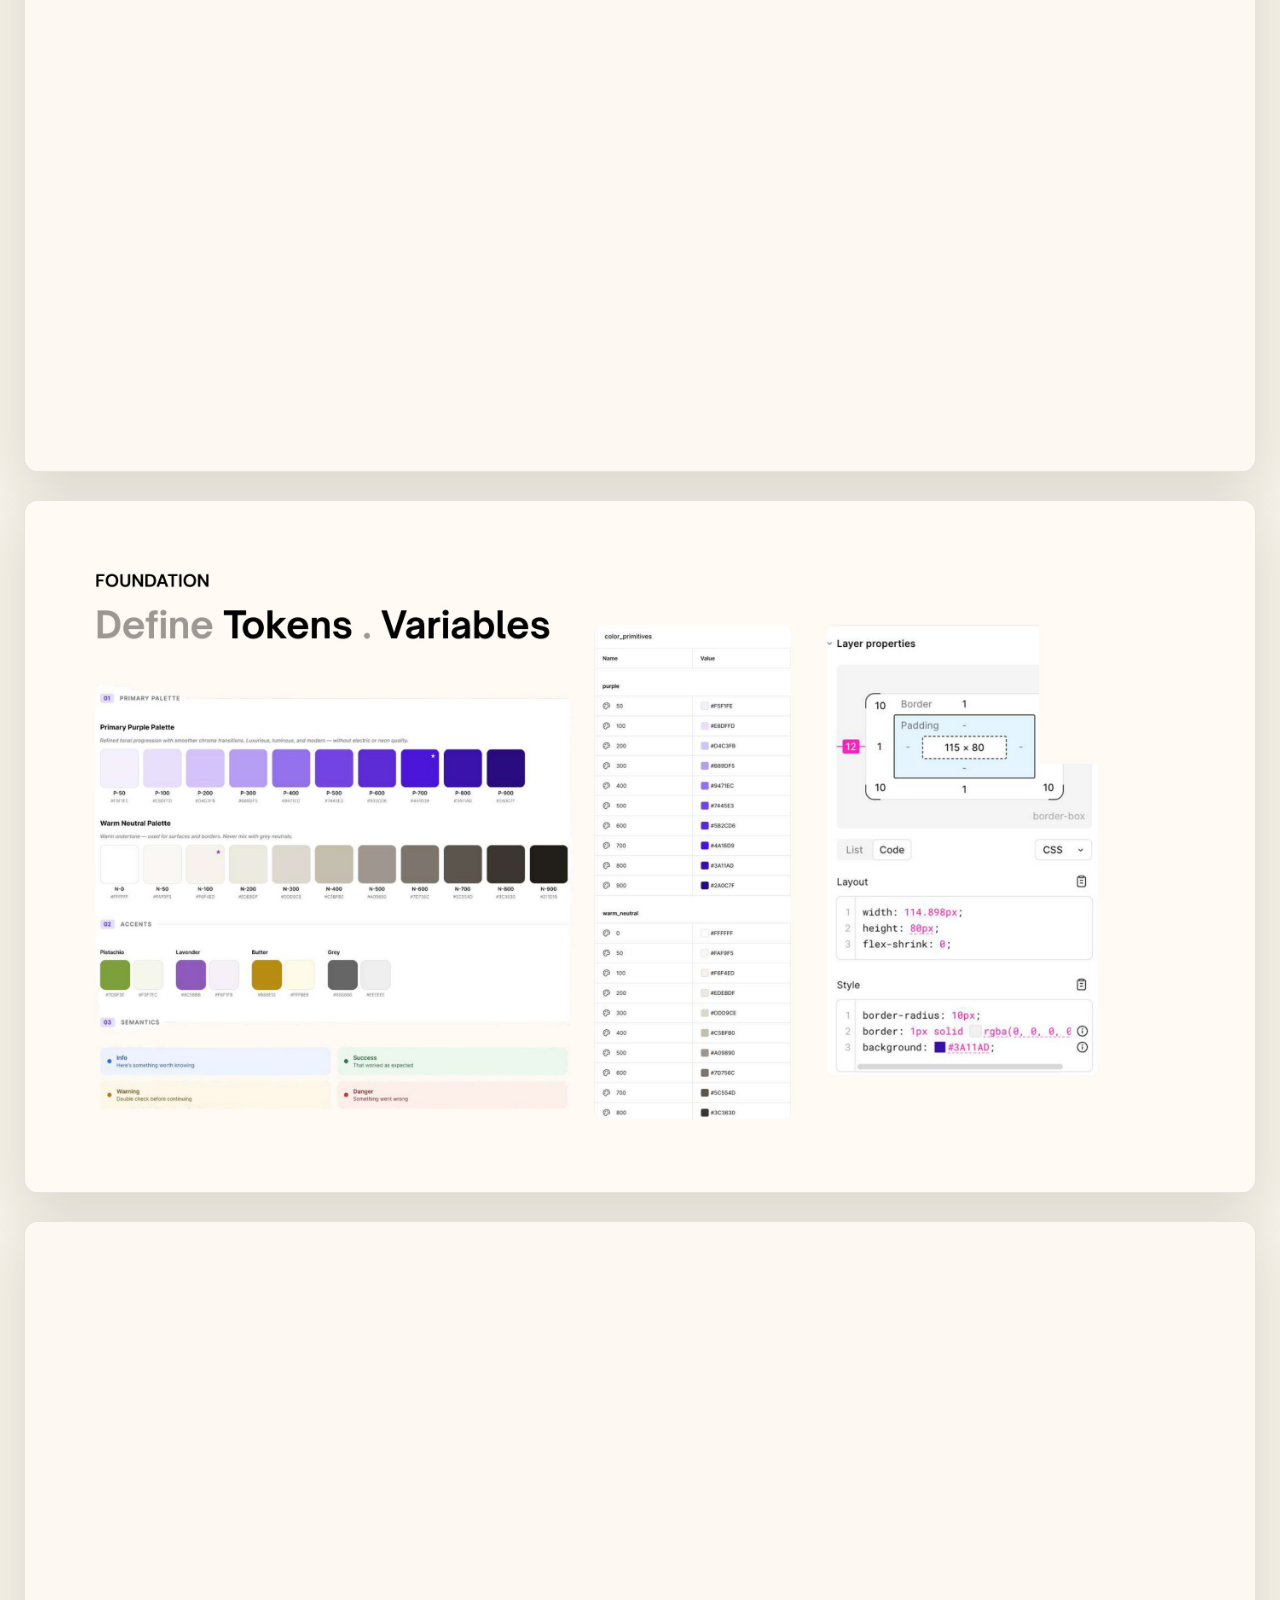
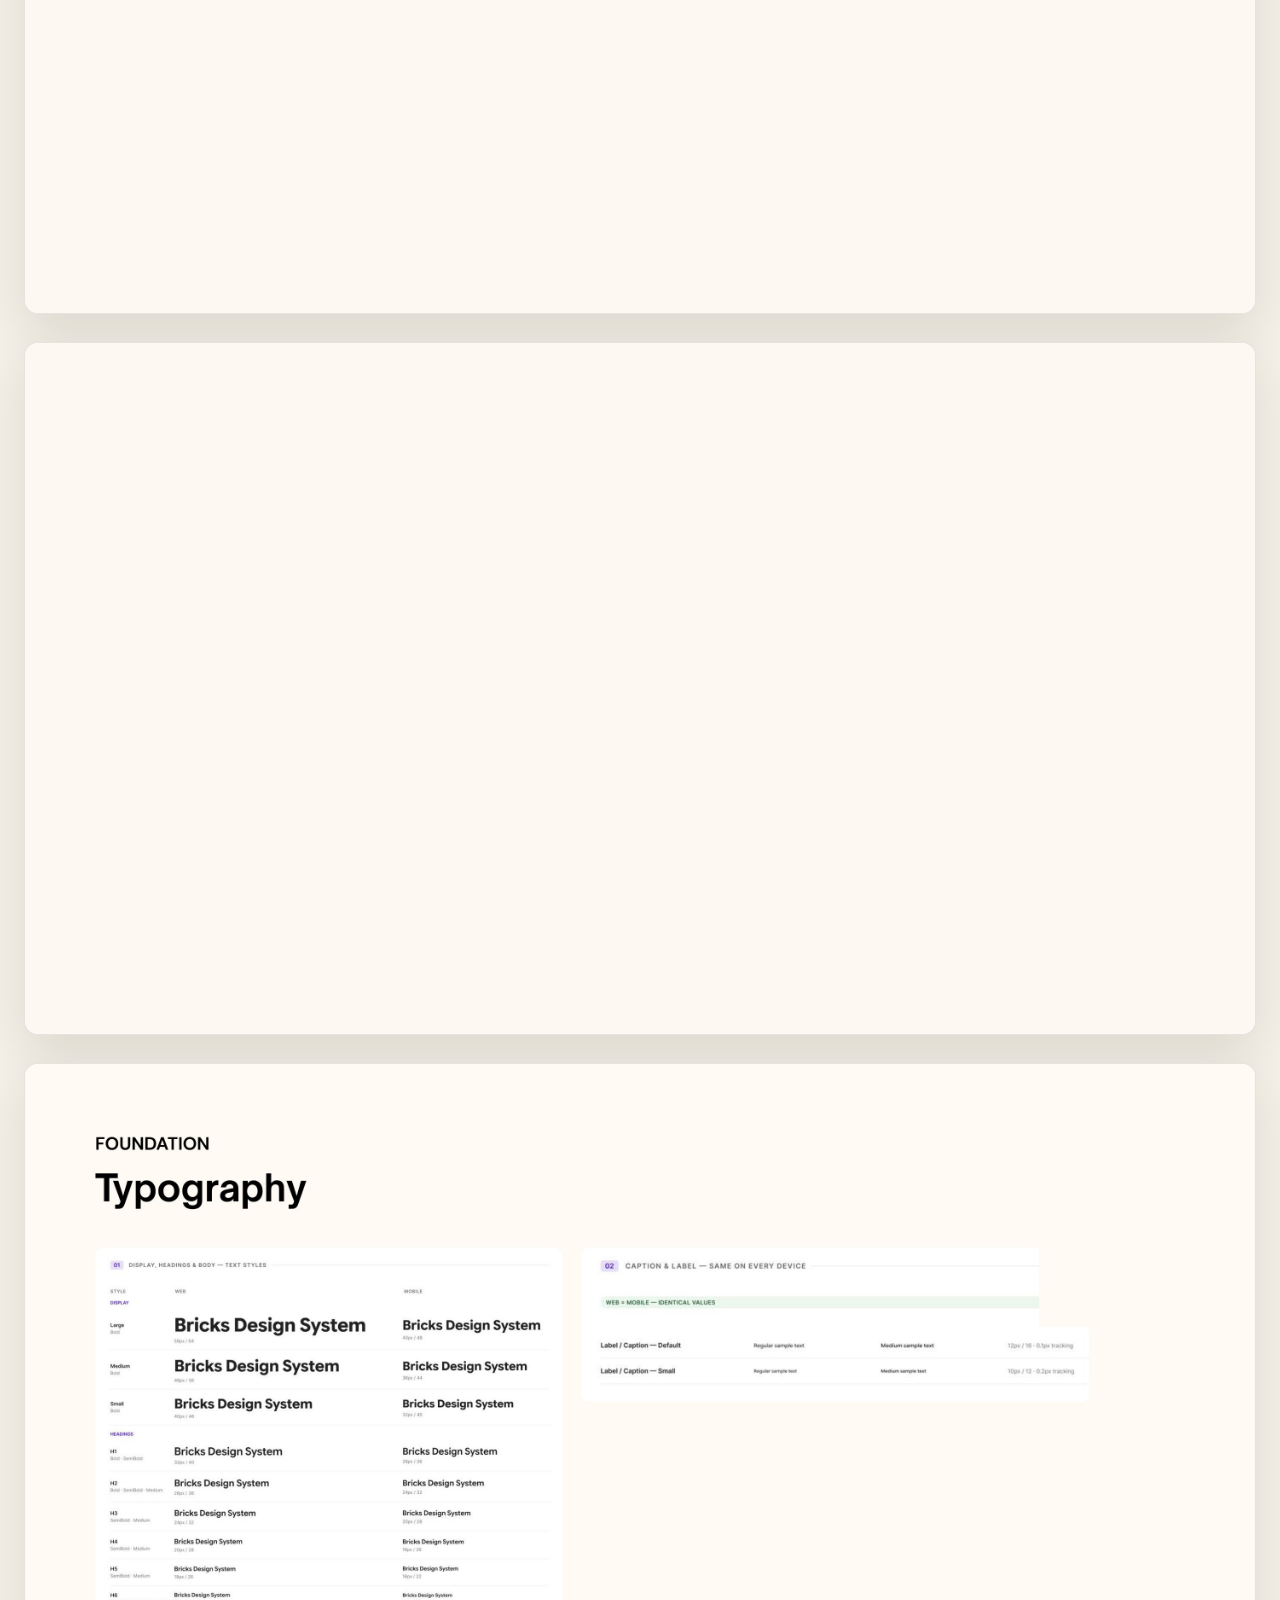
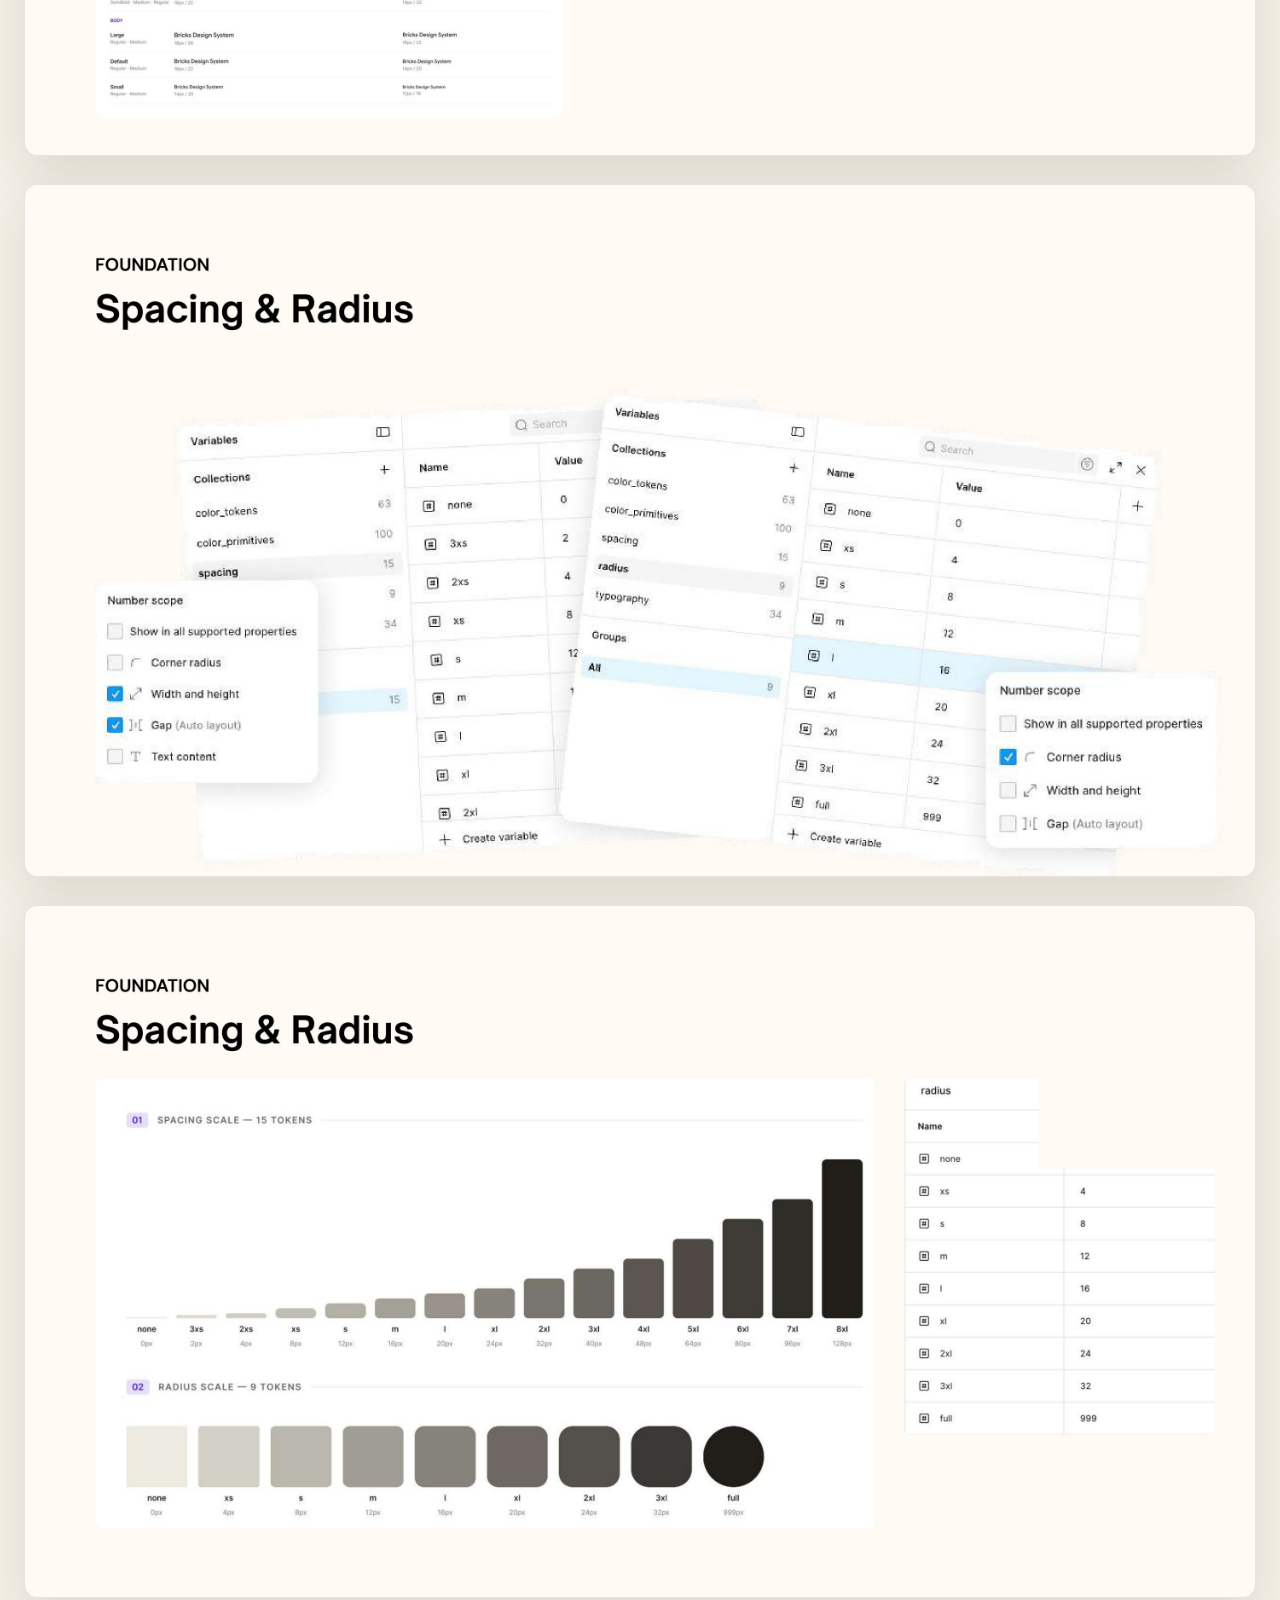
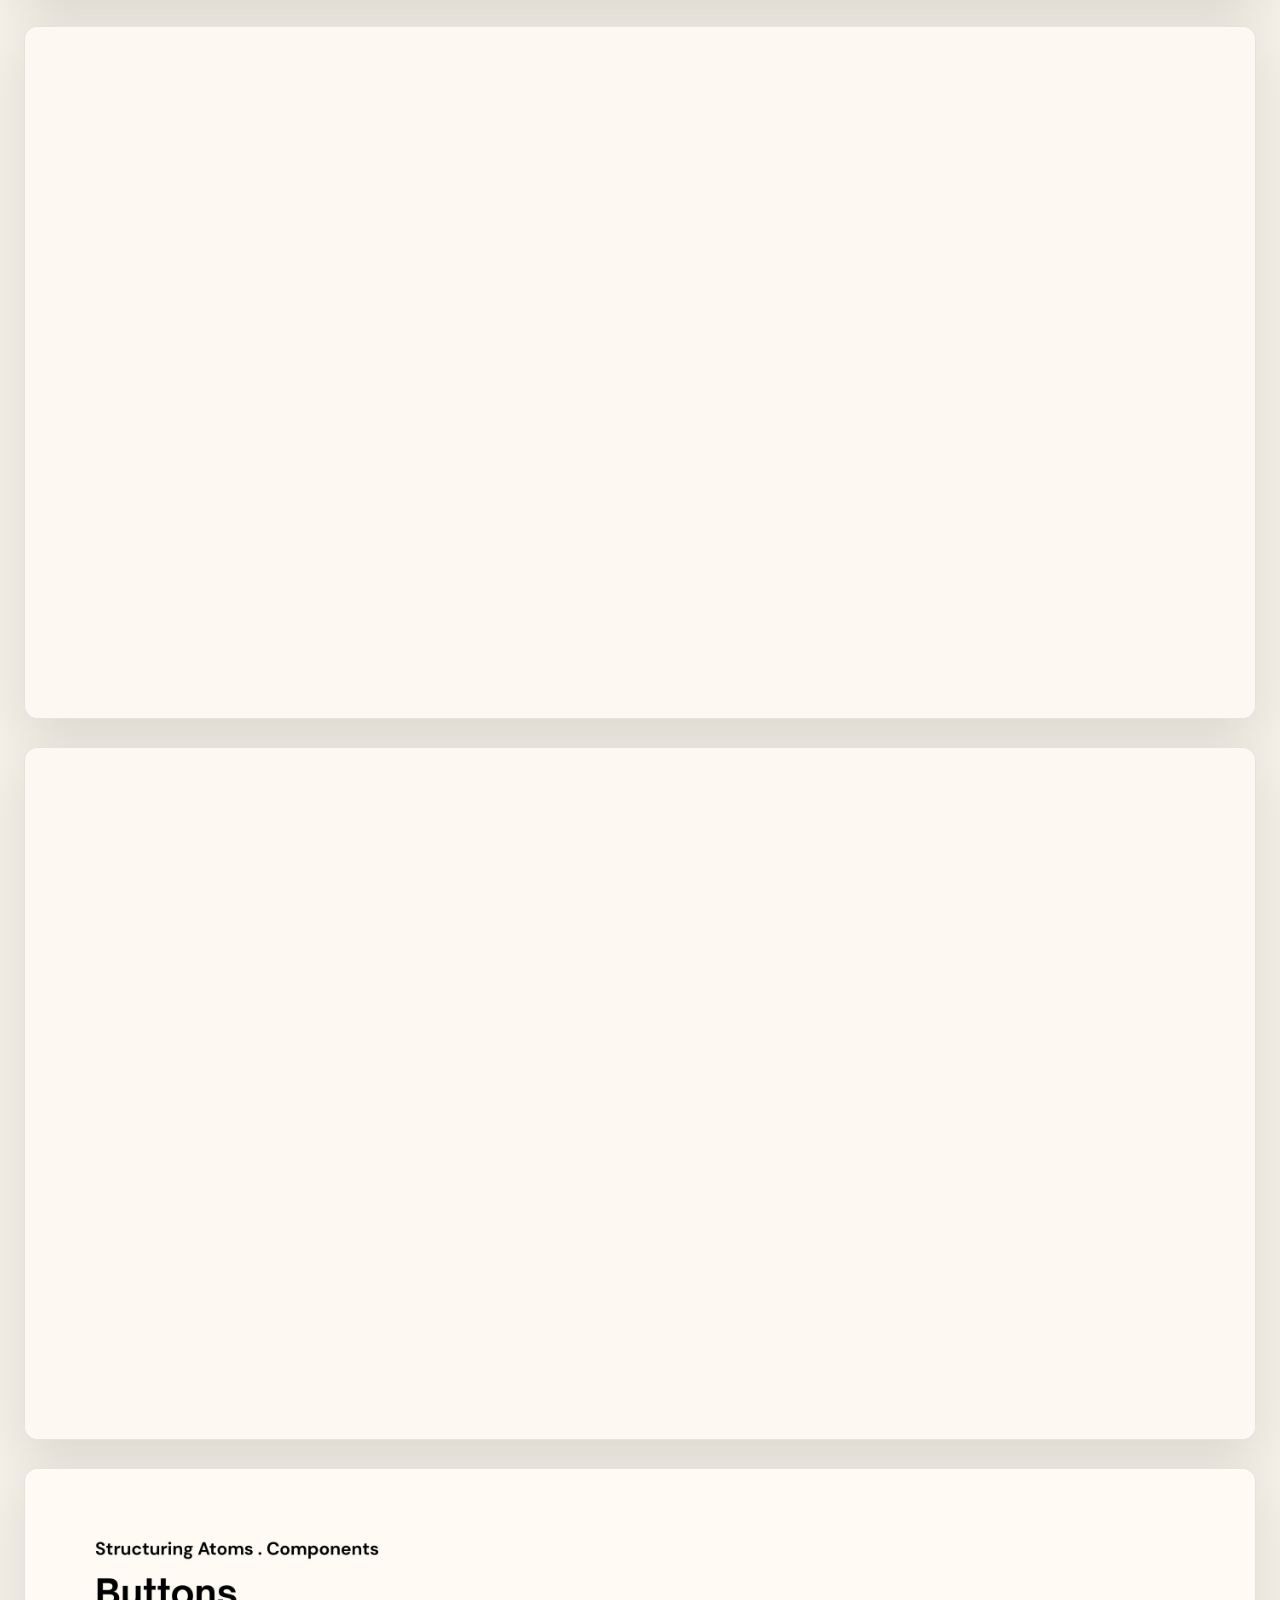
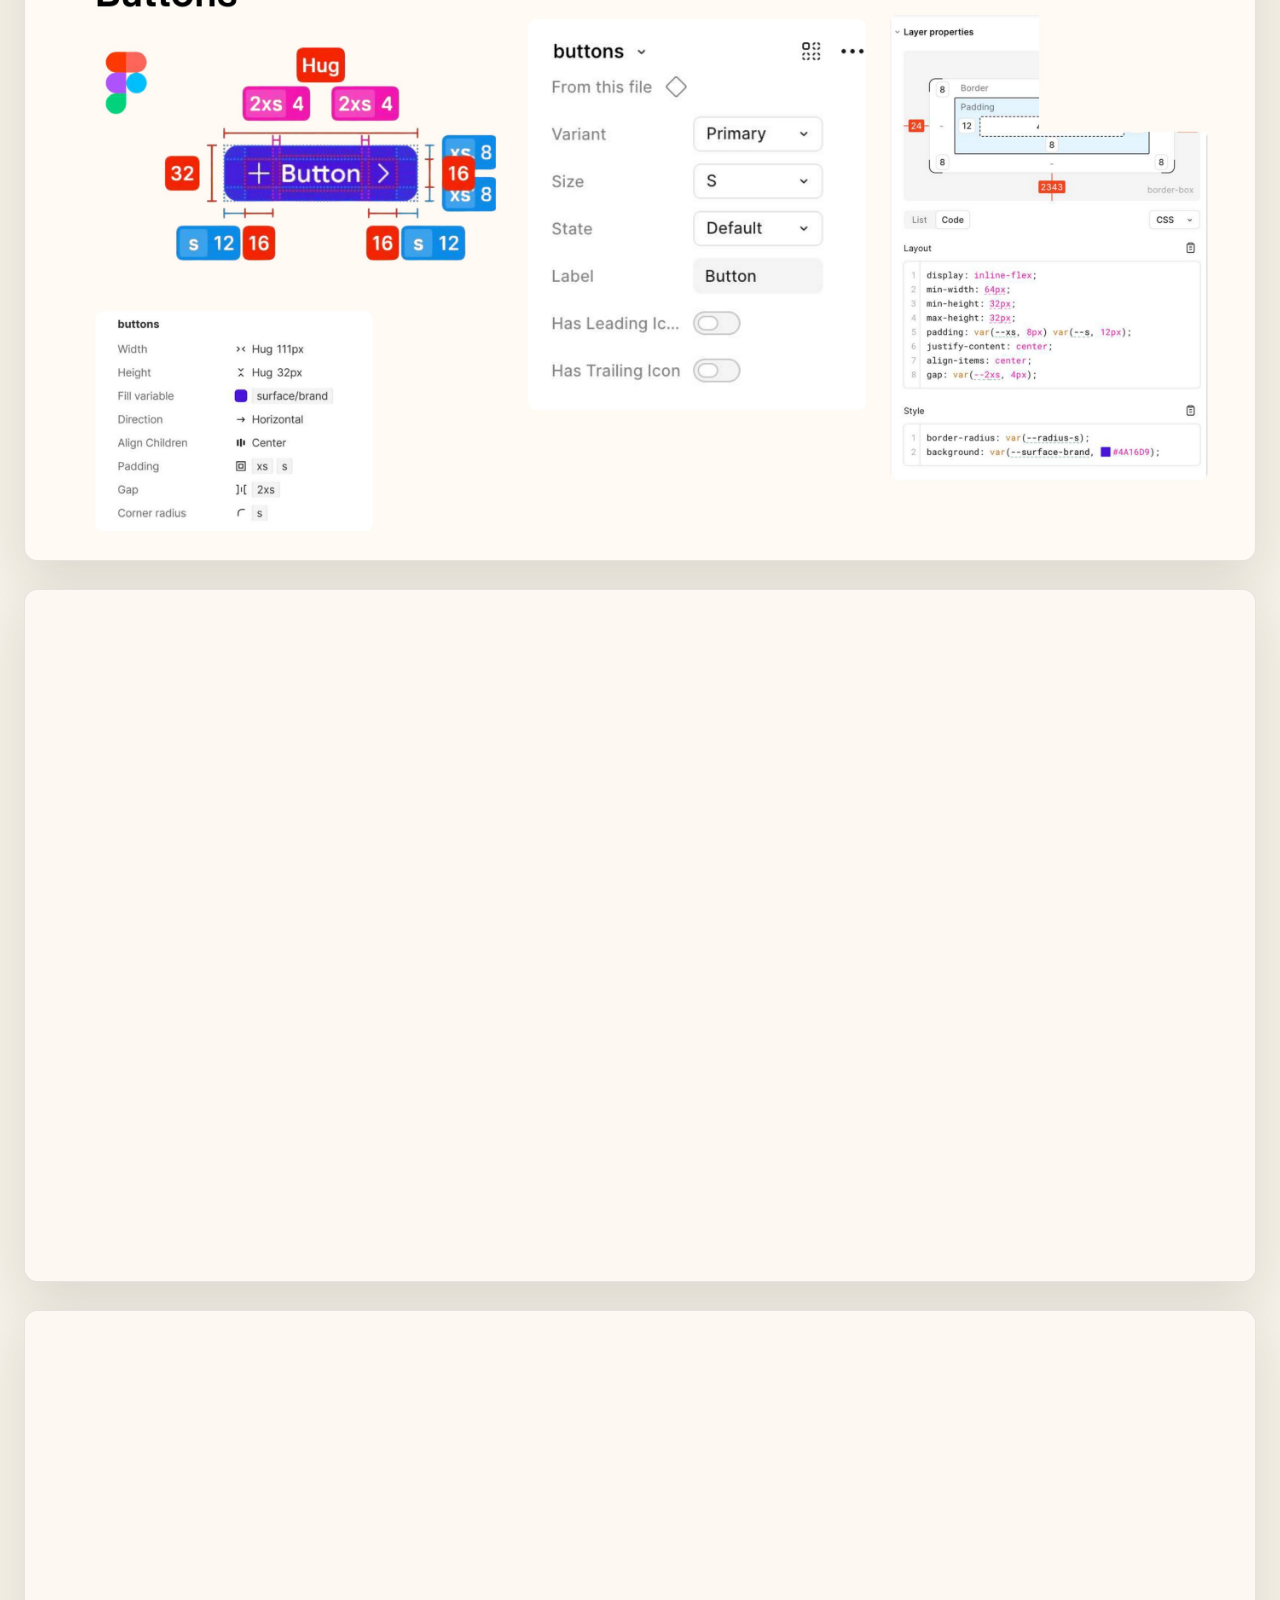
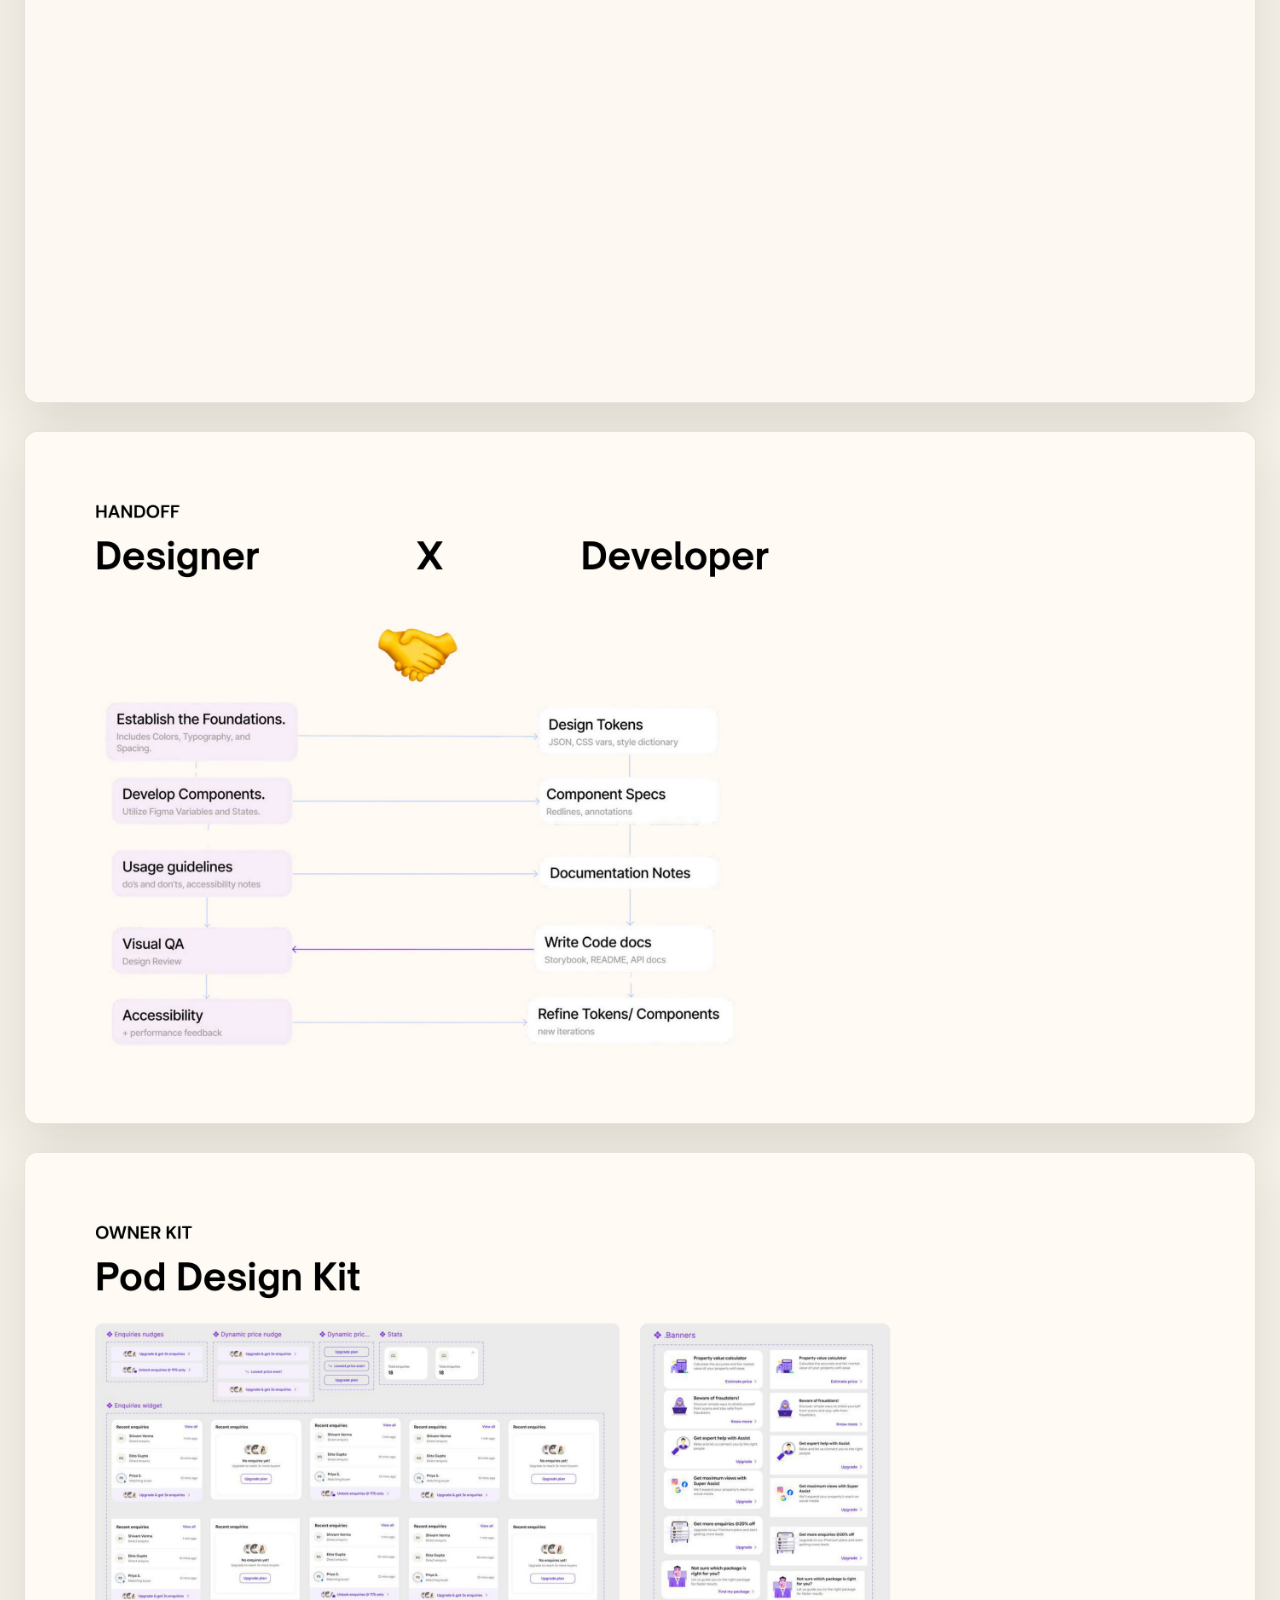
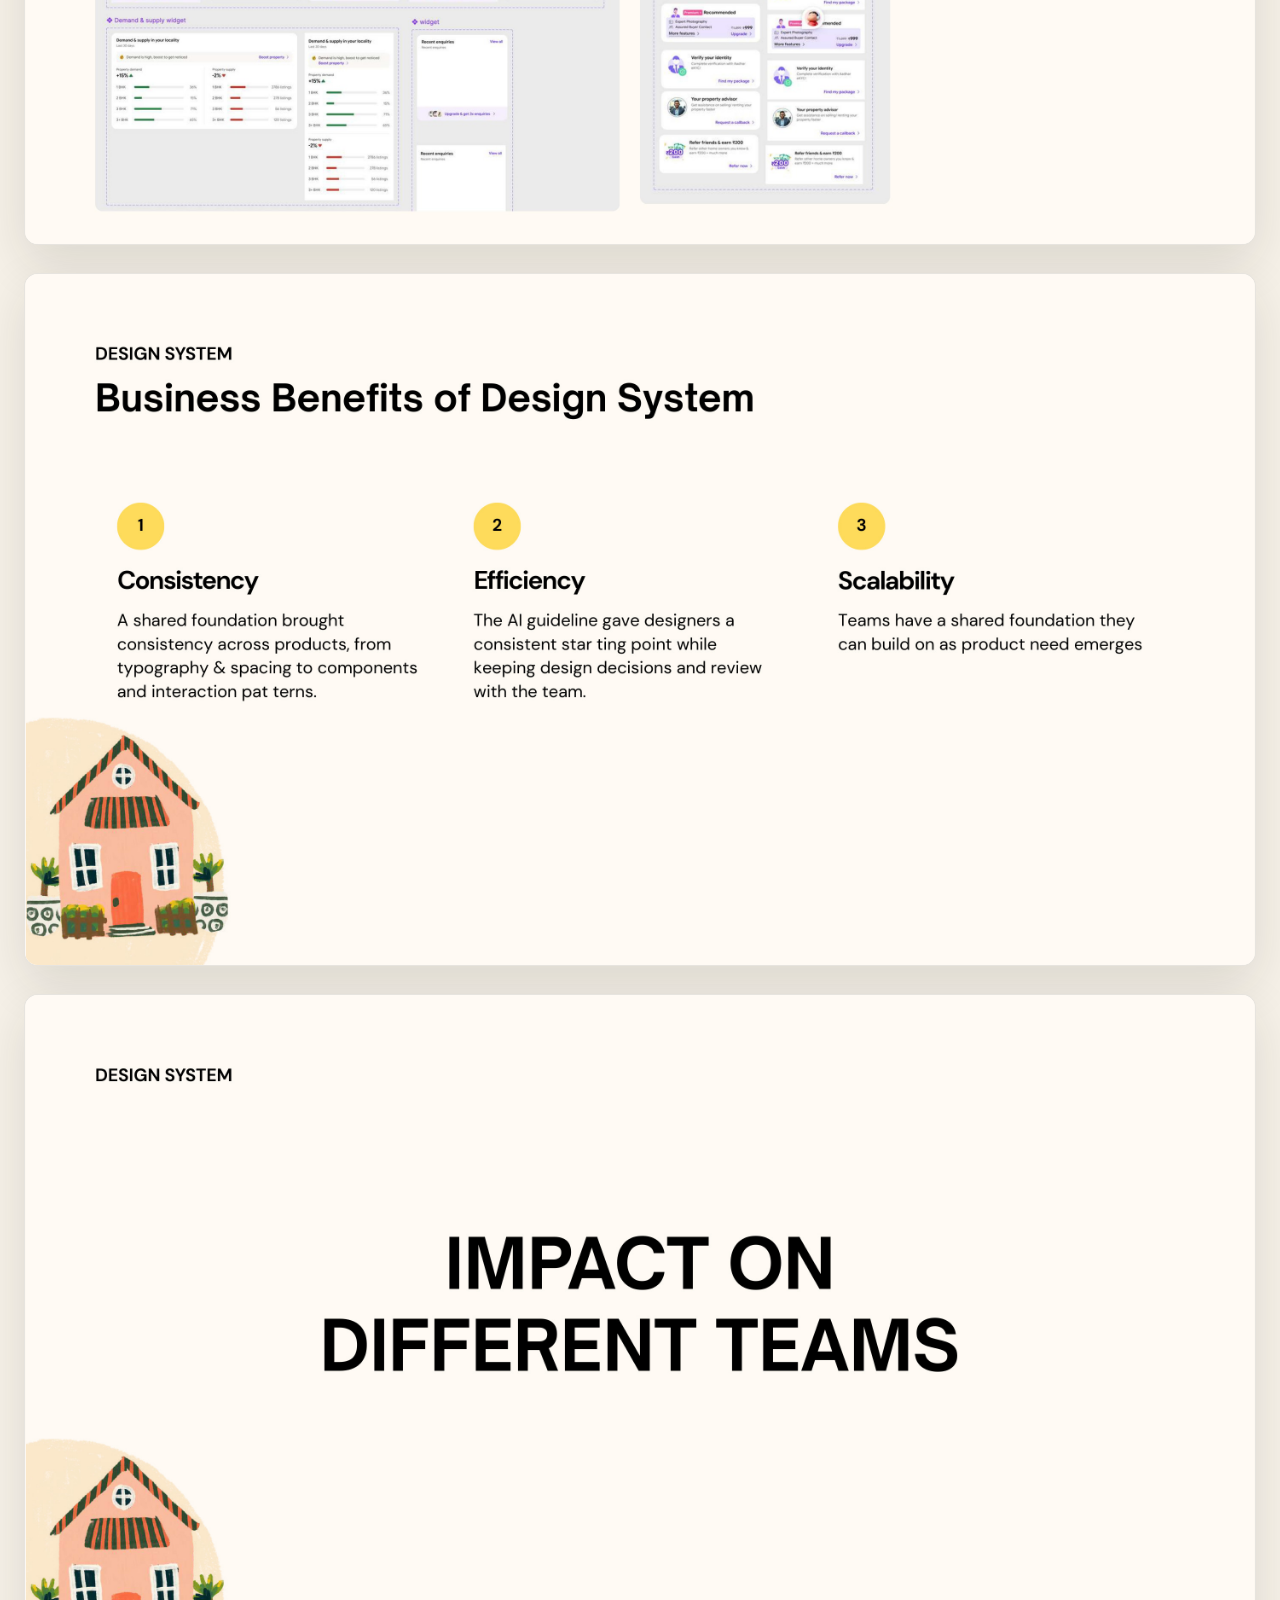
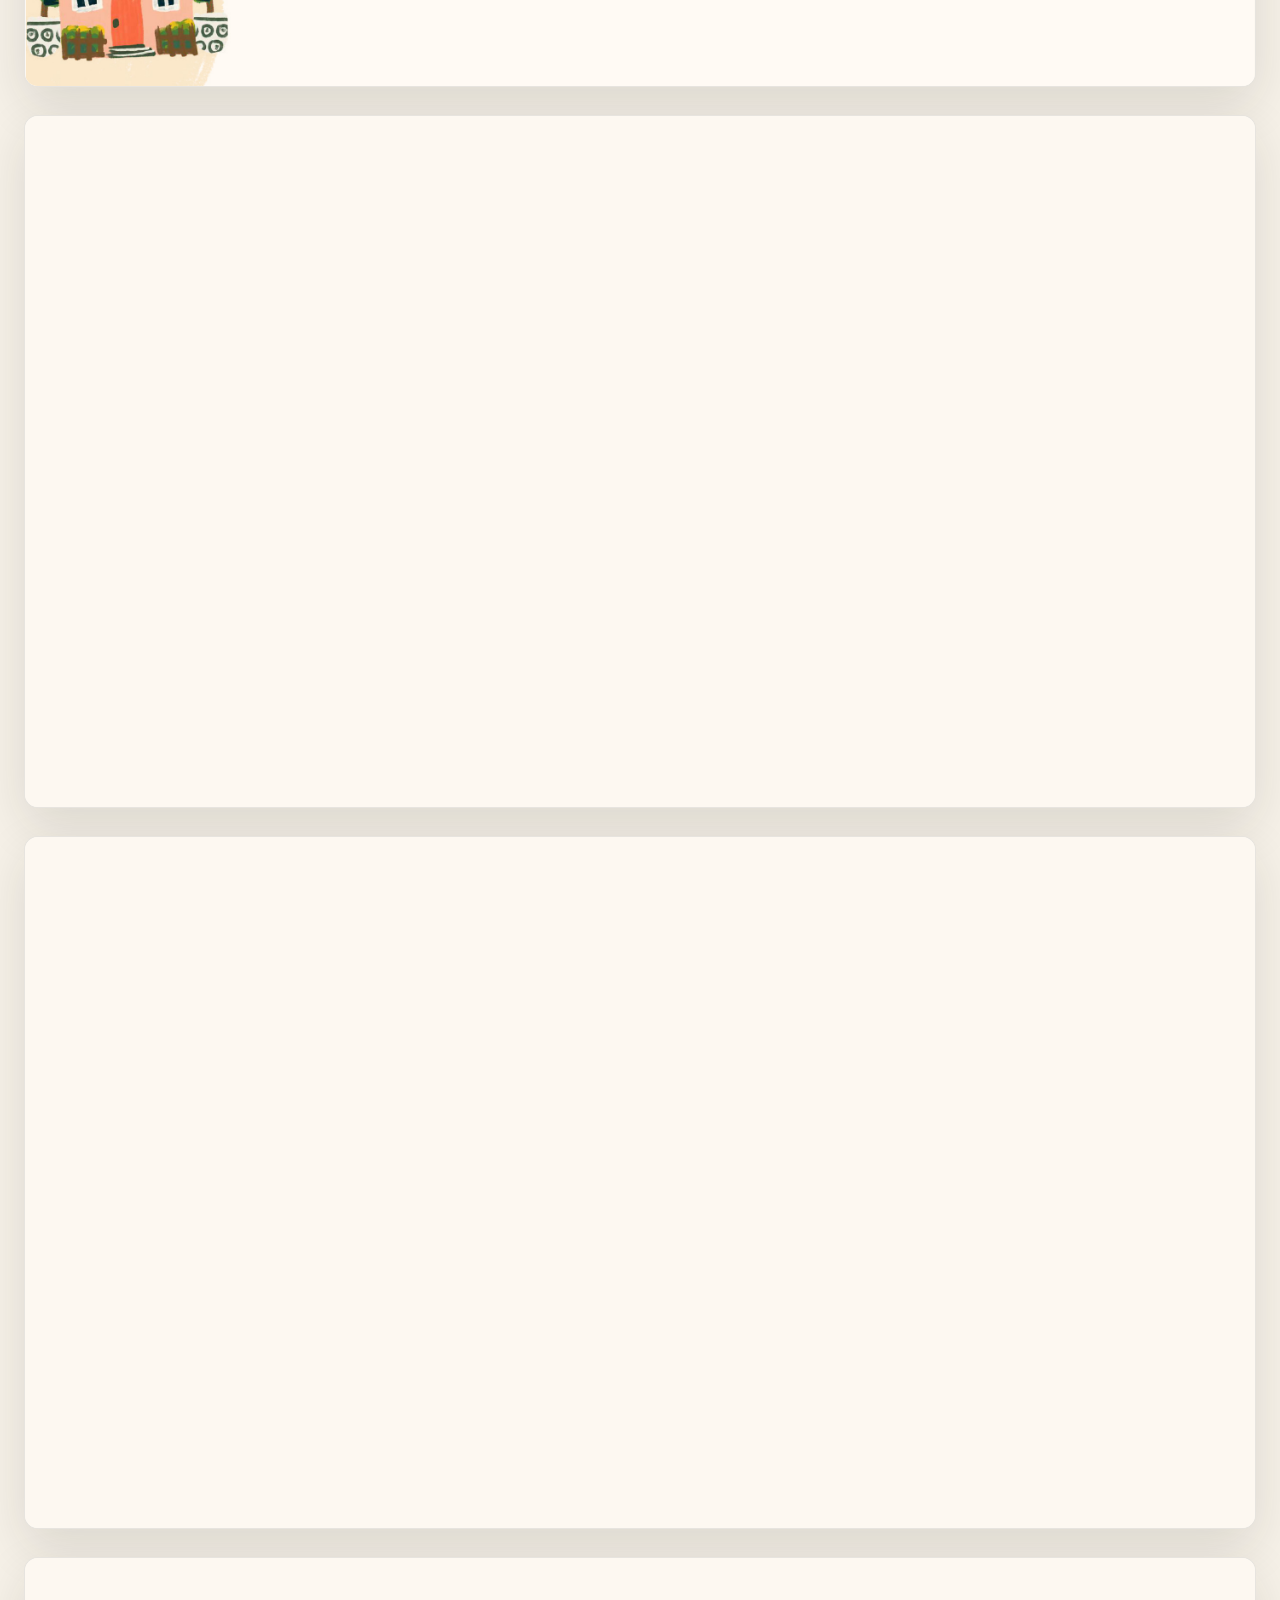
==== commit 52c1d711: "Convert slide deck to single continuous scrolling page Removes prev/next pagination controls, slide " ====
--- a/index.html
+++ b/index.html
@@ -26,8 +26,8 @@
     </div>
   </header>
 
-  <main id="deck" class="deck" aria-label="Bricks Design System case study">
-    <!-- content injected -->
+  <main id="deck" class="deck" aria-label="Bricks Design System">
+    <!-- slides injected -->
   </main>
 
   <script src="script.js"></script>
--- a/styles.css
+++ b/styles.css
@@ -125,19 +125,61 @@
   border-bottom-color: var(--accent);
 }
 
+.btn {
+  appearance: none;
+  border: 1px solid var(--line);
+  background: var(--surface);
+  color: var(--ink);
+  width: 2.35rem;
+  height: 2.35rem;
+  border-radius: 999px;
+  font-size: 1rem;
+  line-height: 1;
+  cursor: pointer;
+  transition: transform 0.15s ease, background 0.15s ease, border-color 0.15s ease;
+}
+
+.btn:hover {
+  border-color: color-mix(in srgb, var(--accent) 40%, var(--line));
+  background: #fff;
+}
+
+.btn:active {
+  transform: scale(0.96);
+}
+
+.btn:disabled {
+  opacity: 0.35;
+  cursor: not-allowed;
+}
+
 .deck {
-  display: block;
+  outline: none;
+  padding: clamp(1rem, 3vw, 2rem) clamp(0.75rem, 2.5vw, 1.5rem) 3rem;
+  display: flex;
+  flex-direction: column;
+  gap: clamp(1rem, 2.5vw, 1.75rem);
   max-width: 1280px;
   margin: 0 auto;
+}
+
+.slide {
+  margin: 0;
+  scroll-margin-top: 4.5rem;
   background: var(--surface);
+  border-radius: 14px;
+  overflow: hidden;
   box-shadow: var(--shadow);
-}
-
-.panel {
+  border: 1px solid var(--line);
+  aspect-ratio: 16 / 9;
+}
+
+.slide img {
   display: block;
   width: 100%;
-  height: auto;
-  background: var(--surface);
+  height: 100%;
+  object-fit: contain;
+  background: #fdf8f1;
 }
 
 @media (max-width: 720px) {
@@ -148,4 +190,12 @@
   .chrome__link {
     display: none;
   }
-}
+
+  .deck {
+    padding-inline: 0.5rem;
+  }
+
+  .slide {
+    border-radius: 8px;
+  }
+}
